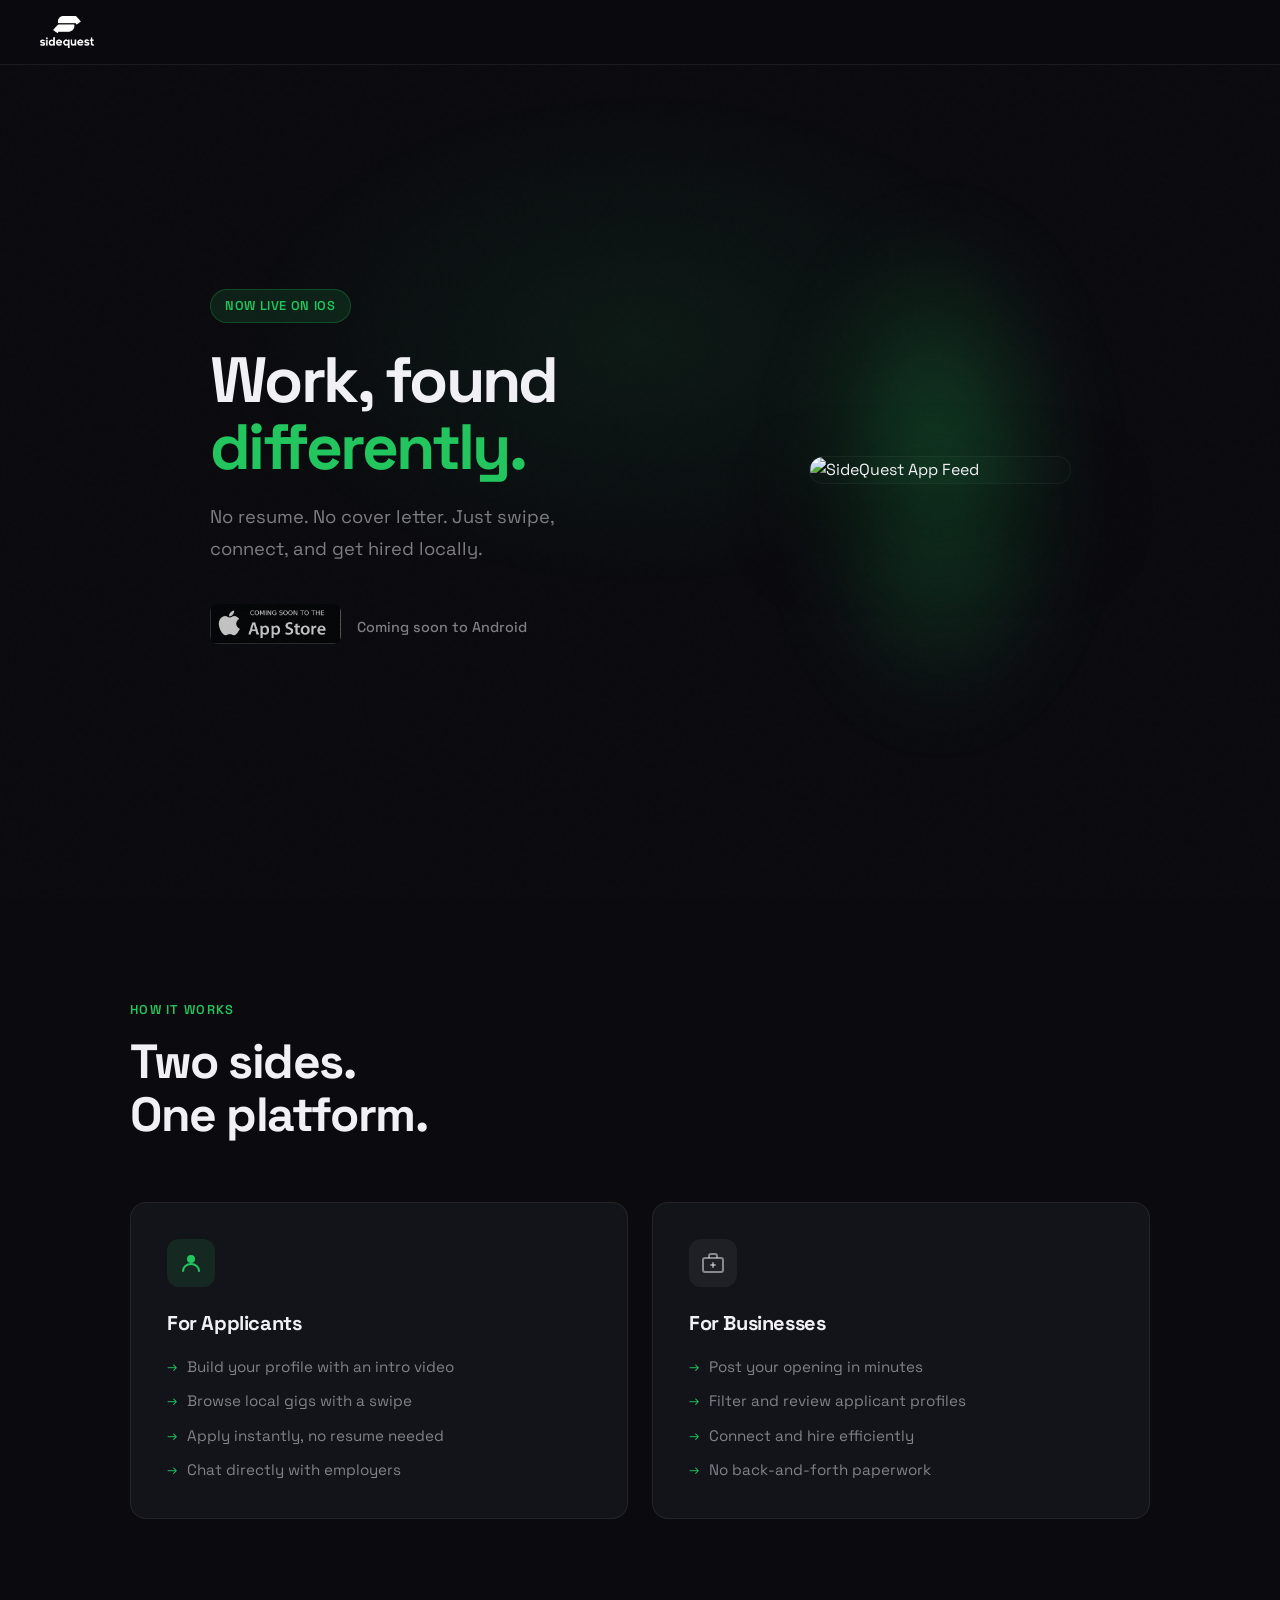
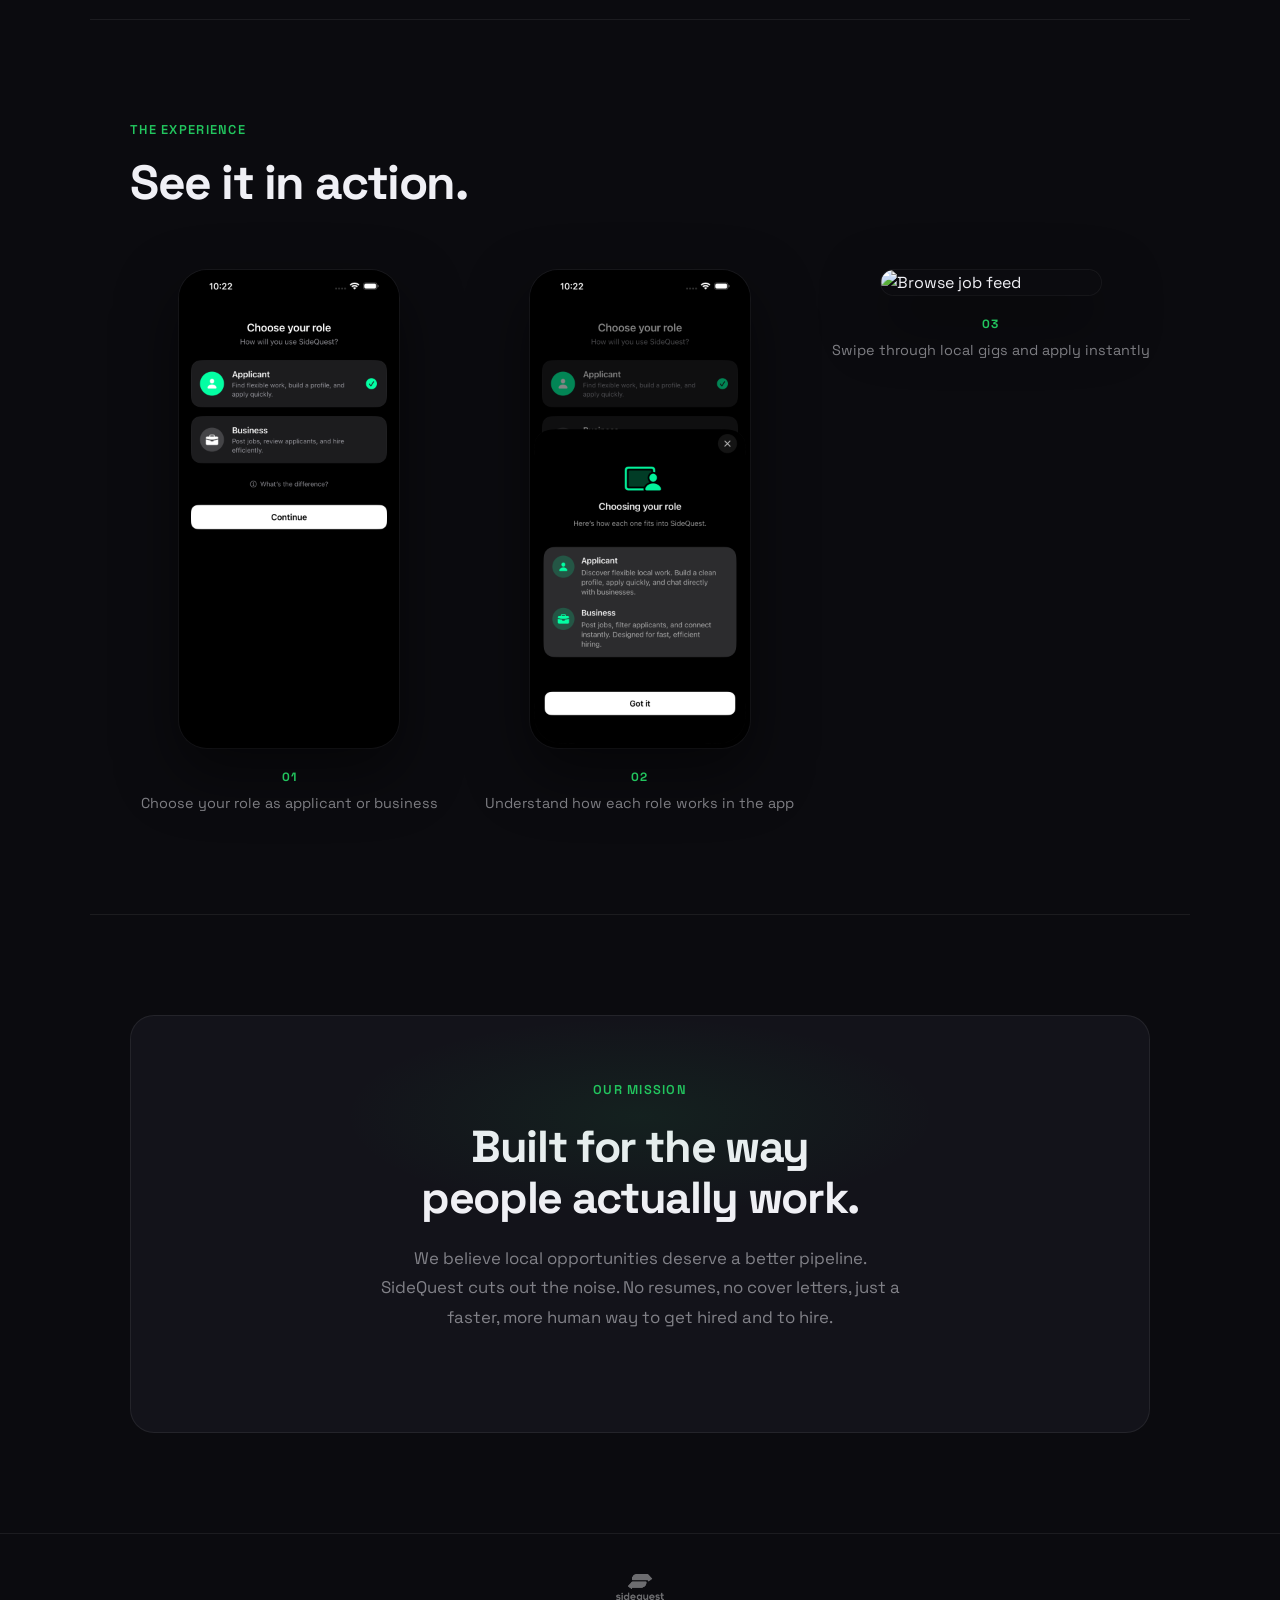
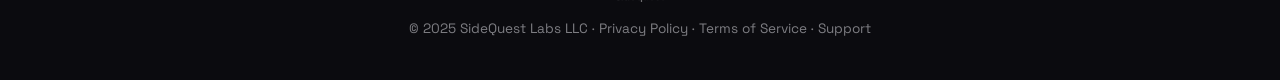
==== index.html @ b17b2181 "update hero and add ios links" ====
<!DOCTYPE html>
<html lang="en">
<head>
  <meta charset="UTF-8" />
  <meta name="viewport" content="width=device-width, initial-scale=1.0" />
  <title>SideQuest - Start Your Next Quest</title>
  <link rel="stylesheet" href="styles.css" />
  <link href="https://fonts.googleapis.com/css2?family=Space+Grotesk:wght@400;500;600;700&display=swap" rel="stylesheet">
</head>
<body>

  <!-- NAV -->
  <nav class="nav">
    <img src="assets/logo.png" alt="SideQuest" class="nav-logo">
  </nav>

  <!-- HERO -->
  <section class="hero">
    <div class="hero-content reveal">
      <div class="badge">Now live on iOS</div>
      <h1>Work, found<br><span class="accent">differently.</span></h1>
      <p class="hero-sub">No resume. No cover letter. Just swipe, connect, and get hired locally.</p>
      <div class="hero-actions">
        <div class="store-pills">
          <a href="https://apps.apple.com/us/app/sidequest-find-local-jobs/id6760982014" target="_blank">
            <img src="assets/apple.png" alt="Download on the App Store">
          </a>
          <span class="android-coming">Coming soon to Android</span>
        </div>
      </div>
    </div>
    <div class="hero-visual reveal">
      <div class="phone-glow"></div>
      <img src="screenshots/Applicant_feed_view.png" alt="SideQuest App Feed" class="hero-phone floating">
    </div>
  </section>

  <!-- HOW IT WORKS -->
  <section class="section-container">
    <div class="section-label reveal">How it works</div>
    <h2 class="section-title reveal">Two sides.<br>One platform.</h2>

    <div class="roles-grid">
      <div class="role-card reveal">
        <div class="role-icon applicant-icon">
          <svg width="24" height="24" viewBox="0 0 24 24" fill="none" xmlns="http://www.w3.org/2000/svg">
            <circle cx="12" cy="8" r="4" fill="currentColor"/>
            <path d="M4 20c0-4 3.6-7 8-7s8 3 8 7" stroke="currentColor" stroke-width="2" stroke-linecap="round"/>
          </svg>
        </div>
        <h3>For Applicants</h3>
        <ul>
          <li>Build your profile with an intro video</li>
          <li>Browse local gigs with a swipe</li>
          <li>Apply instantly, no resume needed</li>
          <li>Chat directly with employers</li>
        </ul>
      </div>
      <div class="role-card reveal">
        <div class="role-icon biz-icon">
          <svg width="24" height="24" viewBox="0 0 24 24" fill="none" xmlns="http://www.w3.org/2000/svg">
            <rect x="2" y="7" width="20" height="14" rx="2" stroke="currentColor" stroke-width="2"/>
            <path d="M8 7V5a2 2 0 012-2h4a2 2 0 012 2v2" stroke="currentColor" stroke-width="2"/>
            <line x1="12" y1="12" x2="12" y2="16" stroke="currentColor" stroke-width="2" stroke-linecap="round"/>
            <line x1="10" y1="14" x2="14" y2="14" stroke="currentColor" stroke-width="2" stroke-linecap="round"/>
          </svg>
        </div>
        <h3>For Businesses</h3>
        <ul>
          <li>Post your opening in minutes</li>
          <li>Filter and review applicant profiles</li>
          <li>Connect and hire efficiently</li>
          <li>No back-and-forth paperwork</li>
        </ul>
      </div>
    </div>
  </section>

  <!-- SCREENSHOTS -->
  <section class="section-container screenshots-section">
    <div class="section-label reveal">The experience</div>
    <h2 class="section-title reveal">See it in action.</h2>

    <div class="screenshots-showcase">
      <div class="screenshot-item reveal">
        <img src="assets/role-selection.png" alt="Choose your role" class="app-screenshot">
        <div class="screenshot-caption">
          <span class="caption-step">01</span>
          <p>Choose your role as applicant or business</p>
        </div>
      </div>
      <div class="screenshot-item reveal delay-1">
        <img src="assets/difference.png" alt="Role differences explained" class="app-screenshot">
        <div class="screenshot-caption">
          <span class="caption-step">02</span>
          <p>Understand how each role works in the app</p>
        </div>
      </div>
      <div class="screenshot-item reveal delay-2">
        <img src="screenshots/Applicant_feed_view.png" alt="Browse job feed" class="app-screenshot">
        <div class="screenshot-caption">
          <span class="caption-step">03</span>
          <p>Swipe through local gigs and apply instantly</p>
        </div>
      </div>
    </div>
  </section>

  <!-- MISSION -->
  <section class="section-container mission-section reveal">
    <div class="mission-card">
      <div class="section-label">Our mission</div>
      <h2>Built for the way<br>people actually work.</h2>
      <p>We believe local opportunities deserve a better pipeline. SideQuest cuts out the noise. No resumes, no cover letters, just a faster, more human way to get hired and to hire.</p>
    </div>
  </section>

  <!-- FOOTER -->
  <footer class="footer">
    <img src="assets/logo.png" alt="SideQuest" class="footer-logo">
    <p>&copy; 2025 SideQuest Labs LLC &middot; <a href="/privacy">Privacy Policy</a> &middot; <a href="/terms">Terms of Service</a> &middot; <a href="/support">Support</a></p>
  </footer>

  <script>
    document.documentElement.classList.add('js');
    const observer = new IntersectionObserver((entries) => {
      entries.forEach(entry => {
        if (entry.isIntersecting) entry.target.classList.add('visible');
      });
    }, { threshold: 0.1 });
    document.querySelectorAll('.reveal').forEach(el => observer.observe(el));
  </script>
</body>
</html>
---- styles.css ----
/* =========================================
   RESET & BASE
   ========================================= */
*, *::before, *::after {
  box-sizing: border-box;
  margin: 0;
  padding: 0;
}

:root {
  --green: #22c55e;
  --green-dim: rgba(34, 197, 94, 0.12);
  --green-glow: rgba(34, 197, 94, 0.3);
  --bg: #0b0b0f;
  --surface: #13131a;
  --surface-2: #1c1c26;
  --border: rgba(255,255,255,0.07);
  --text: #f0f0f5;
  --text-muted: rgba(240,240,245,0.5);
  --radius: 16px;
  --radius-sm: 10px;
}

html {
  scroll-behavior: smooth;
}

body {
  font-family: 'Space Grotesk', sans-serif;
  background-color: var(--bg);
  color: var(--text);
  line-height: 1.6;
  overflow-x: hidden;
}

/* =========================================
   NOISE OVERLAY (subtle texture)
   ========================================= */
body::before {
  content: '';
  position: fixed;
  inset: 0;
  background-image: url("data:image/svg+xml,%3Csvg viewBox='0 0 256 256' xmlns='http://www.w3.org/2000/svg'%3E%3Cfilter id='noise'%3E%3CfeTurbulence type='fractalNoise' baseFrequency='0.9' numOctaves='4' stitchTiles='stitch'/%3E%3C/filter%3E%3Crect width='100%25' height='100%25' filter='url(%23noise)' opacity='0.03'/%3E%3C/svg%3E");
  pointer-events: none;
  z-index: 0;
  opacity: 0.4;
}

/* =========================================
   NAV
   ========================================= */
.nav {
  position: fixed;
  top: 0;
  left: 0;
  right: 0;
  z-index: 100;
  display: flex;
  align-items: center;
  justify-content: space-between;
  padding: 16px 40px;
  background: rgba(11,11,15,0.7);
  backdrop-filter: blur(20px);
  -webkit-backdrop-filter: blur(20px);
  border-bottom: 1px solid var(--border);
}

.nav-logo {
  height: 32px;
  filter: invert(1);
}

.nav-cta {
  background: var(--green);
  color: #000;
  font-weight: 700;
  font-size: 0.875rem;
  padding: 10px 20px;
  border-radius: 100px;
  text-decoration: none;
  transition: opacity 0.2s ease, transform 0.2s ease;
  letter-spacing: -0.01em;
}

.nav-cta:hover {
  opacity: 0.85;
  transform: scale(1.03);
}

/* =========================================
   HERO
   ========================================= */
.hero {
  min-height: 100vh;
  display: flex;
  align-items: center;
  justify-content: center;
  gap: 80px;
  padding: 120px 40px 80px;
  position: relative;
  max-width: 1100px;
  margin: 0 auto;
}

/* ambient background glow */
.hero::before {
  content: '';
  position: absolute;
  top: 10%;
  left: 50%;
  transform: translateX(-50%);
  width: 800px;
  height: 500px;
  background: radial-gradient(ellipse, rgba(34,197,94,0.08) 0%, transparent 70%);
  pointer-events: none;
}

.hero-content {
  flex: 1 1 480px;
  max-width: 520px;
}

.badge {
  display: inline-block;
  background: var(--green-dim);
  color: var(--green);
  font-size: 0.8rem;
  font-weight: 600;
  padding: 6px 14px;
  border-radius: 100px;
  border: 1px solid rgba(34,197,94,0.25);
  margin-bottom: 24px;
  letter-spacing: 0.05em;
  text-transform: uppercase;
}

.hero h1 {
  font-size: clamp(3rem, 5vw, 4.5rem);
  font-weight: 700;
  line-height: 1.05;
  letter-spacing: -0.04em;
  margin-bottom: 20px;
}

.accent {
  color: var(--green);
}

.hero-sub {
  font-size: 1.15rem;
  color: var(--text-muted);
  margin-bottom: 40px;
  max-width: 400px;
  line-height: 1.7;
}

.hero-actions {
  display: flex;
  flex-direction: column;
  gap: 20px;
  align-items: flex-start;
}

.btn-primary {
  display: inline-block;
  background: var(--green);
  color: #000;
  font-weight: 700;
  font-size: 1rem;
  padding: 14px 28px;
  border-radius: 100px;
  text-decoration: none;
  transition: opacity 0.2s, transform 0.2s;
  letter-spacing: -0.01em;
}

.btn-primary:hover {
  opacity: 0.85;
  transform: scale(1.03);
}

.store-pills {
  display: flex;
  gap: 16px;
  align-items: center;
}

.android-coming {
  font-size: 0.9rem;
  color: var(--text-muted);
  font-weight: 500;
}

.store-pills img {
  height: 40px;
  border-radius: 8px;
  opacity: 0.75;
  transition: opacity 0.2s;
}

.store-pills img:hover {
  opacity: 1;
}

.hero-visual {
  flex: 0 0 auto;
  position: relative;
  display: flex;
  align-items: center;
  justify-content: center;
}

.phone-glow {
  position: absolute;
  width: 260px;
  height: 500px;
  background: radial-gradient(ellipse, var(--green-glow) 0%, transparent 70%);
  filter: blur(40px);
  pointer-events: none;
}

.hero-phone {
  width: 260px;
  border-radius: 36px;
  box-shadow: 0 40px 80px rgba(0,0,0,0.6), 0 0 0 1px rgba(255,255,255,0.06);
  position: relative;
  z-index: 1;
}

/* =========================================
   SECTION COMMON
   ========================================= */
.section-container {
  max-width: 1100px;
  margin: 0 auto;
  padding: 100px 40px;
}

.section-label {
  font-size: 0.8rem;
  font-weight: 600;
  color: var(--green);
  text-transform: uppercase;
  letter-spacing: 0.1em;
  margin-bottom: 16px;
}

.section-title {
  font-size: clamp(2rem, 4vw, 3rem);
  font-weight: 700;
  letter-spacing: -0.03em;
  line-height: 1.1;
  margin-bottom: 60px;
}

/* =========================================
   ROLES GRID
   ========================================= */
.roles-grid {
  display: grid;
  grid-template-columns: 1fr 1fr;
  gap: 24px;
}

.role-card {
  background: var(--surface);
  border: 1px solid var(--border);
  border-radius: var(--radius);
  padding: 36px;
  transition: border-color 0.3s ease, transform 0.3s ease;
}

.role-card:hover {
  border-color: rgba(34,197,94,0.3);
  transform: translateY(-4px);
}

.role-icon {
  width: 48px;
  height: 48px;
  border-radius: 12px;
  display: flex;
  align-items: center;
  justify-content: center;
  margin-bottom: 20px;
}

.applicant-icon {
  background: var(--green-dim);
  color: var(--green);
}

.biz-icon {
  background: rgba(255,255,255,0.05);
  color: var(--text-muted);
}

.role-card h3 {
  font-size: 1.25rem;
  font-weight: 700;
  letter-spacing: -0.02em;
  margin-bottom: 16px;
}

.role-card ul {
  list-style: none;
  padding: 0;
  display: flex;
  flex-direction: column;
  gap: 10px;
}

.role-card ul li {
  font-size: 0.95rem;
  color: var(--text-muted);
  padding-left: 20px;
  position: relative;
}

.role-card ul li::before {
  content: '→';
  position: absolute;
  left: 0;
  color: var(--green);
  font-size: 0.8rem;
  top: 2px;
}

/* =========================================
   SCREENSHOTS SHOWCASE
   ========================================= */
.screenshots-section {
  border-top: 1px solid var(--border);
}

.screenshots-showcase {
  display: grid;
  grid-template-columns: repeat(3, 1fr);
  gap: 32px;
  align-items: start;
}

.screenshot-item {
  display: flex;
  flex-direction: column;
  align-items: center;
  gap: 20px;
}

.app-screenshot {
  width: 100%;
  max-width: 220px;
  height: auto;
  border-radius: 28px;
  box-shadow: 0 24px 60px rgba(0,0,0,0.5), 0 0 0 1px rgba(255,255,255,0.06);
  transition: transform 0.4s ease, box-shadow 0.4s ease;
}

.app-screenshot:hover {
  transform: translateY(-8px) scale(1.02);
  box-shadow: 0 40px 80px rgba(0,0,0,0.6), 0 0 0 1px rgba(34,197,94,0.2);
}

.screenshot-caption {
  text-align: center;
}

.caption-step {
  display: block;
  font-size: 0.75rem;
  font-weight: 700;
  color: var(--green);
  letter-spacing: 0.1em;
  margin-bottom: 6px;
}

.screenshot-caption p {
  font-size: 0.9rem;
  color: var(--text-muted);
  line-height: 1.5;
}

/* =========================================
   MISSION
   ========================================= */
.mission-section {
  border-top: 1px solid var(--border);
}

.mission-card {
  background: var(--surface);
  border: 1px solid var(--border);
  border-radius: 24px;
  padding: 64px;
  text-align: center;
  position: relative;
  overflow: hidden;
}

.mission-card::before {
  content: '';
  position: absolute;
  top: 0;
  left: 50%;
  transform: translateX(-50%);
  width: 600px;
  height: 200px;
  background: radial-gradient(ellipse, rgba(34,197,94,0.08) 0%, transparent 70%);
  pointer-events: none;
}

.mission-card .section-label {
  margin-bottom: 20px;
}

.mission-card h2 {
  font-size: clamp(1.8rem, 3.5vw, 2.8rem);
  font-weight: 700;
  letter-spacing: -0.03em;
  line-height: 1.15;
  margin-bottom: 20px;
}

.mission-card p {
  font-size: 1.05rem;
  color: var(--text-muted);
  max-width: 520px;
  margin: 0 auto 36px;
  line-height: 1.75;
}

/* =========================================
   FOOTER
   ========================================= */
.footer {
  border-top: 1px solid var(--border);
  padding: 40px;
  text-align: center;
  display: flex;
  flex-direction: column;
  align-items: center;
  gap: 16px;
}

.footer-logo {
  height: 28px;
  filter: invert(1);
  opacity: 0.4;
}

.footer p {
  font-size: 0.85rem;
  color: var(--text-muted);
}

.footer p a {
  color: var(--text-muted);
  text-decoration: none;
  transition: color 0.2s ease;
}

.footer p a:hover {
  color: var(--green);
}

/* =========================================
   ANIMATIONS
   ========================================= */
@keyframes floating {
  0%, 100% { transform: translateY(0); }
  50% { transform: translateY(-12px); }
}

.floating {
  animation: floating 4s ease-in-out infinite;
}

@keyframes pulse-ring {
  0%, 100% {
    box-shadow: 0 0 0 0 rgba(34,197,94,0.3);
  }
  50% {
    box-shadow: 0 0 0 10px rgba(34,197,94,0);
  }
}

.pulse-btn {
  animation: pulse-ring 2.5s infinite;
}

/* Reveal on scroll — only hide when JS is available */
.js .reveal {
  opacity: 0;
  transform: translateY(32px);
  transition: opacity 0.7s ease, transform 0.7s ease;
}

.reveal.delay-1 {
  transition-delay: 0.15s;
}

.reveal.delay-2 {
  transition-delay: 0.3s;
}

.reveal.visible {
  opacity: 1;
  transform: translateY(0);
}

/* =========================================
   RESPONSIVE
   ========================================= */
@media (max-width: 900px) {
  .nav {
    padding: 14px 24px;
  }

  .hero {
    flex-direction: column-reverse;
    gap: 48px;
    padding: 100px 24px 60px;
    text-align: center;
    min-height: auto;
  }

  .hero-content {
    max-width: 100%;
  }

  .hero-actions {
    align-items: center;
  }

  .hero-sub {
    margin: 0 auto 40px;
  }

  .hero-phone {
    width: 200px;
  }

  .phone-glow {
    width: 200px;
    height: 380px;
  }

  .section-container {
    padding: 72px 24px;
  }

  .roles-grid {
    grid-template-columns: 1fr;
  }

  .screenshots-showcase {
    grid-template-columns: 1fr;
    gap: 48px;
  }

  .screenshot-item {
    flex-direction: row;
    text-align: left;
    gap: 24px;
  }

  .app-screenshot {
    max-width: 130px;
    flex-shrink: 0;
  }

  .screenshot-caption {
    text-align: left;
  }

  .mission-card {
    padding: 40px 24px;
  }
}

@media (max-width: 480px) {
  .hero h1 {
    font-size: 2.5rem;
  }

  .store-pills {
    justify-content: center;
  }

  .screenshot-item {
    flex-direction: column;
    align-items: center;
    text-align: center;
  }

  .app-screenshot {
    max-width: 180px;
  }

  .screenshot-caption {
    text-align: center;
  }
}
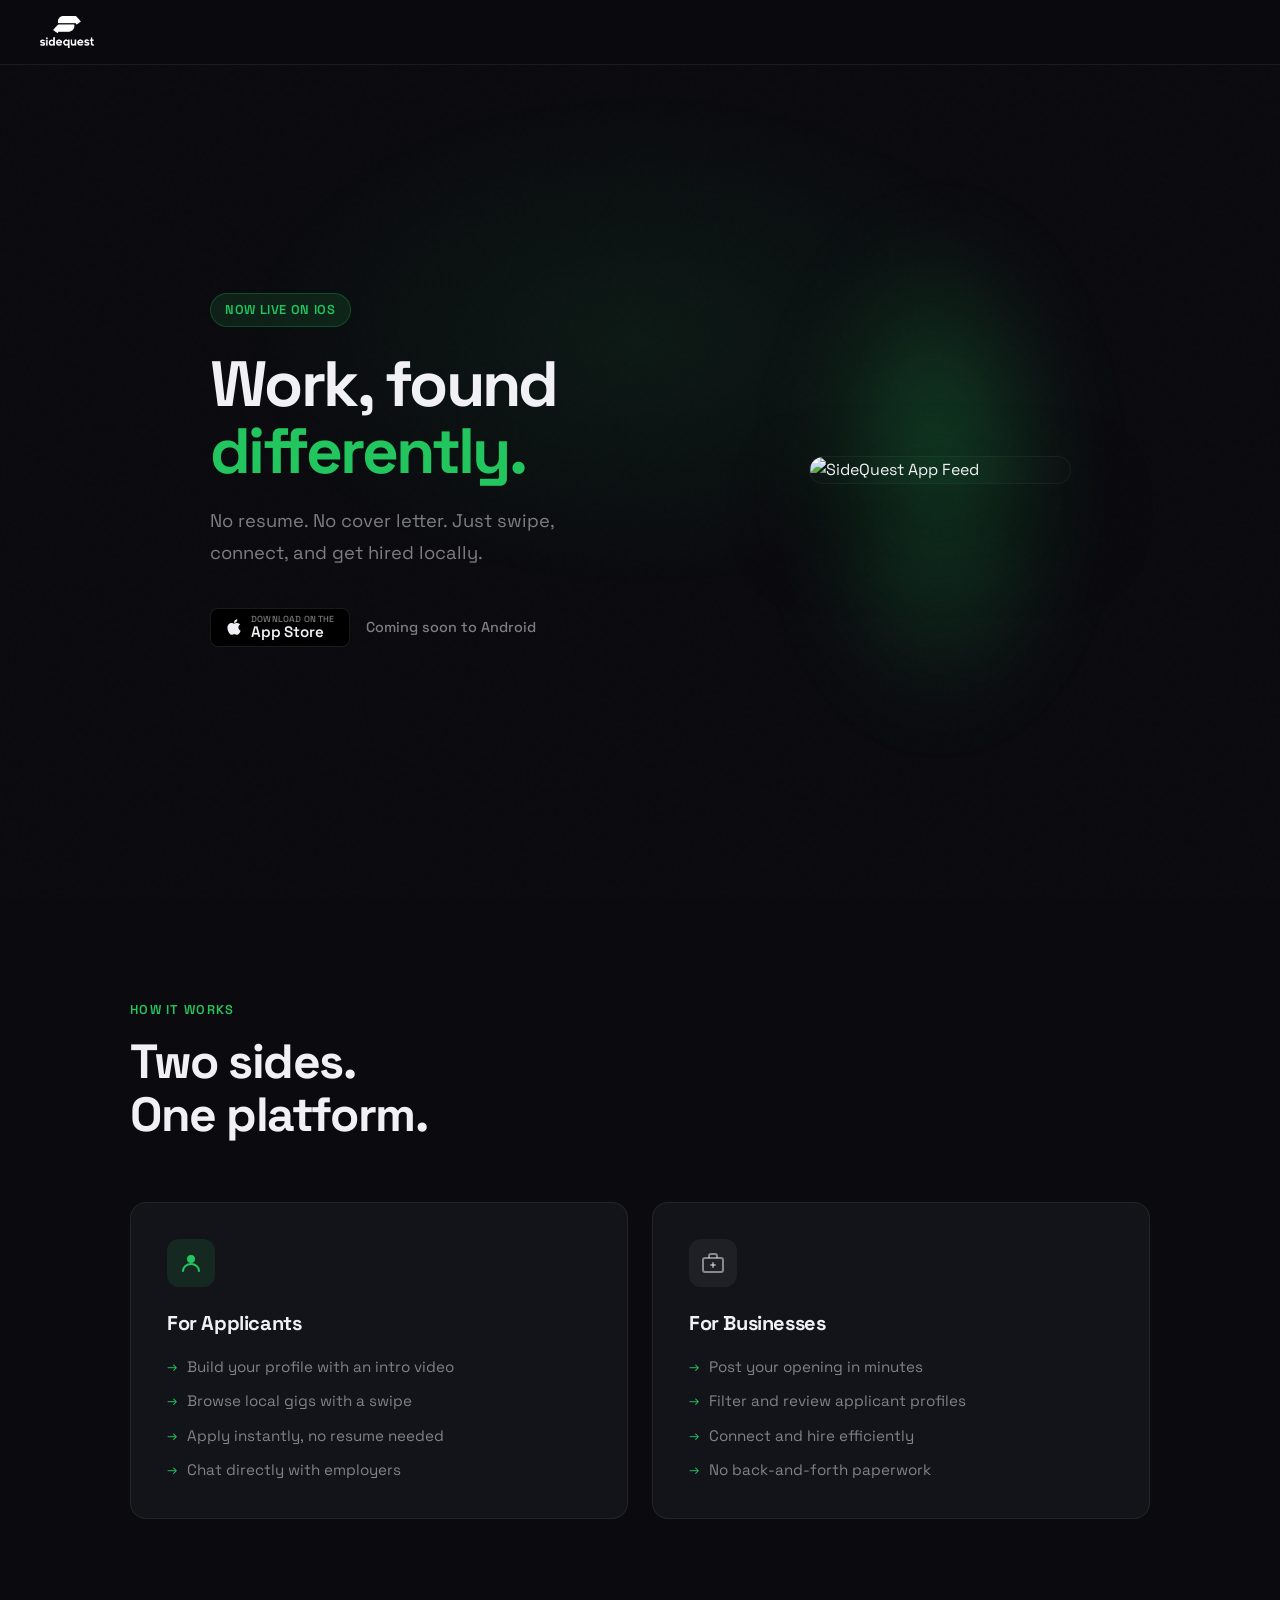
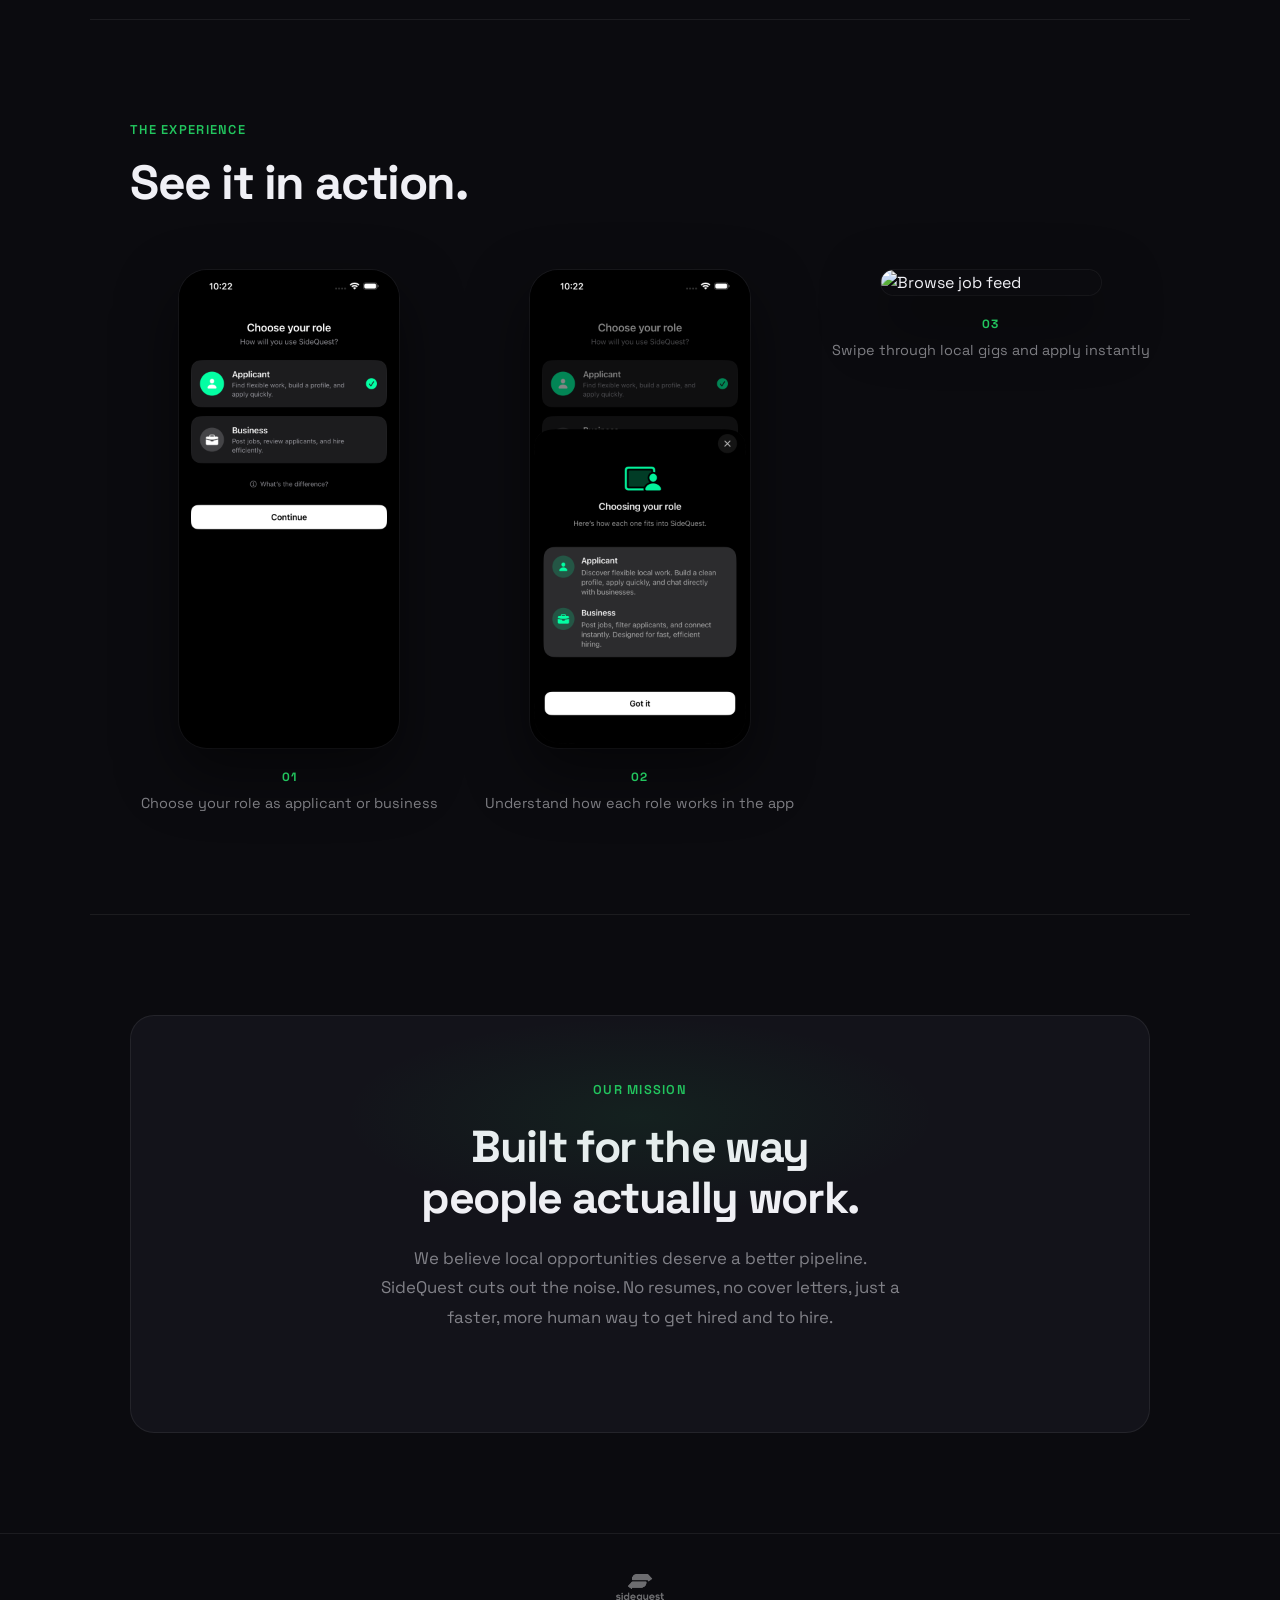
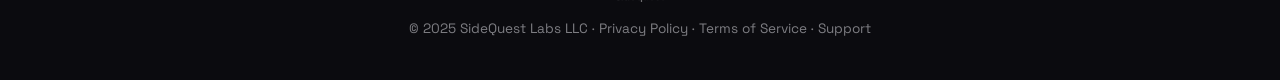
==== commit 3868acb7: "update ios CTA" ====
--- a/index.html
+++ b/index.html
@@ -22,8 +22,14 @@
       <p class="hero-sub">No resume. No cover letter. Just swipe, connect, and get hired locally.</p>
       <div class="hero-actions">
         <div class="store-pills">
-          <a href="https://apps.apple.com/us/app/sidequest-find-local-jobs/id6760982014" target="_blank">
-            <img src="assets/apple.png" alt="Download on the App Store">
+          <a href="https://apps.apple.com/us/app/sidequest-find-local-jobs/id6760982014" target="_blank" class="app-store-btn pulse-btn">
+            <svg class="apple-icon" viewBox="0 0 384 512" fill="currentColor" xmlns="http://www.w3.org/2000/svg">
+              <path d="M318.7 268.7c-.2-36.7 16.4-64.4 50-84.8-18.8-26.9-47.2-41.7-84.7-44.6-35.5-2.8-74.3 20.7-88.5 20.7-15 0-49.4-19.7-76.4-19.7C63.3 141.2 4 184.8 4 273.5q0 39.3 14.4 81.2c12.8 36.7 59 126.7 107.2 125.2 25.2-.6 43-17.9 75.8-17.9 31.8 0 48.3 17.9 76.4 17.9 48.6-.7 90.4-82.5 102.6-119.3-65.2-30.7-61.7-90-61.7-91.9zm-56.6-164.2c27.3-32.4 24.8-61.9 24-72.5-24.1 1.4-52 16.4-67.9 34.9-17.5 19.8-27.8 44.3-25.6 71.9 26.1 2 49.9-11.4 69.5-34.3z"/>
+            </svg>
+            <div class="app-store-text">
+              <span class="download-text">Download on the</span>
+              <span class="store-name">App Store</span>
+            </div>
           </a>
           <span class="android-coming">Coming soon to Android</span>
         </div>
--- a/styles.css
+++ b/styles.css
@@ -202,6 +202,59 @@
   opacity: 1;
 }
 
+/* =========================================
+   APP STORE BUTTON (NATIVE)
+   ========================================= */
+.app-store-btn {
+  display: flex;
+  align-items: center;
+  gap: 8px;
+  background: #000;
+  color: var(--text);
+  padding: 6px 14px;
+  border-radius: 8px;
+  border: 1px solid rgba(255,255,255,0.1);
+  text-decoration: none;
+  transition: all 0.2s ease;
+}
+
+.app-store-btn:hover {
+  transform: translateY(-2px);
+  border-color: var(--green);
+  box-shadow: 0 8px 20px rgba(34, 197, 94, 0.2) !important;
+  animation-play-state: paused;
+}
+
+.app-store-btn .apple-icon {
+  width: 18px;
+  height: 18px;
+  flex-shrink: 0;
+  margin-bottom: 2px;
+}
+
+.app-store-text {
+  display: flex;
+  flex-direction: column;
+  align-items: flex-start;
+  white-space: nowrap;
+}
+
+.download-text {
+  font-size: 0.55rem;
+  font-weight: 500;
+  text-transform: uppercase;
+  letter-spacing: 0.02em;
+  color: var(--text-muted);
+  line-height: 1;
+}
+
+.store-name {
+  font-size: 0.95rem;
+  font-weight: 600;
+  line-height: 1.1;
+  letter-spacing: -0.01em;
+}
+
 .hero-visual {
   flex: 0 0 auto;
   position: relative;
@@ -475,6 +528,11 @@
   animation: floating 4s ease-in-out infinite;
 }
 
+.floating-delayed {
+  animation: floating 4s ease-in-out infinite;
+  animation-delay: -2s;
+}
+
 @keyframes pulse-ring {
   0%, 100% {
     box-shadow: 0 0 0 0 rgba(34,197,94,0.3);
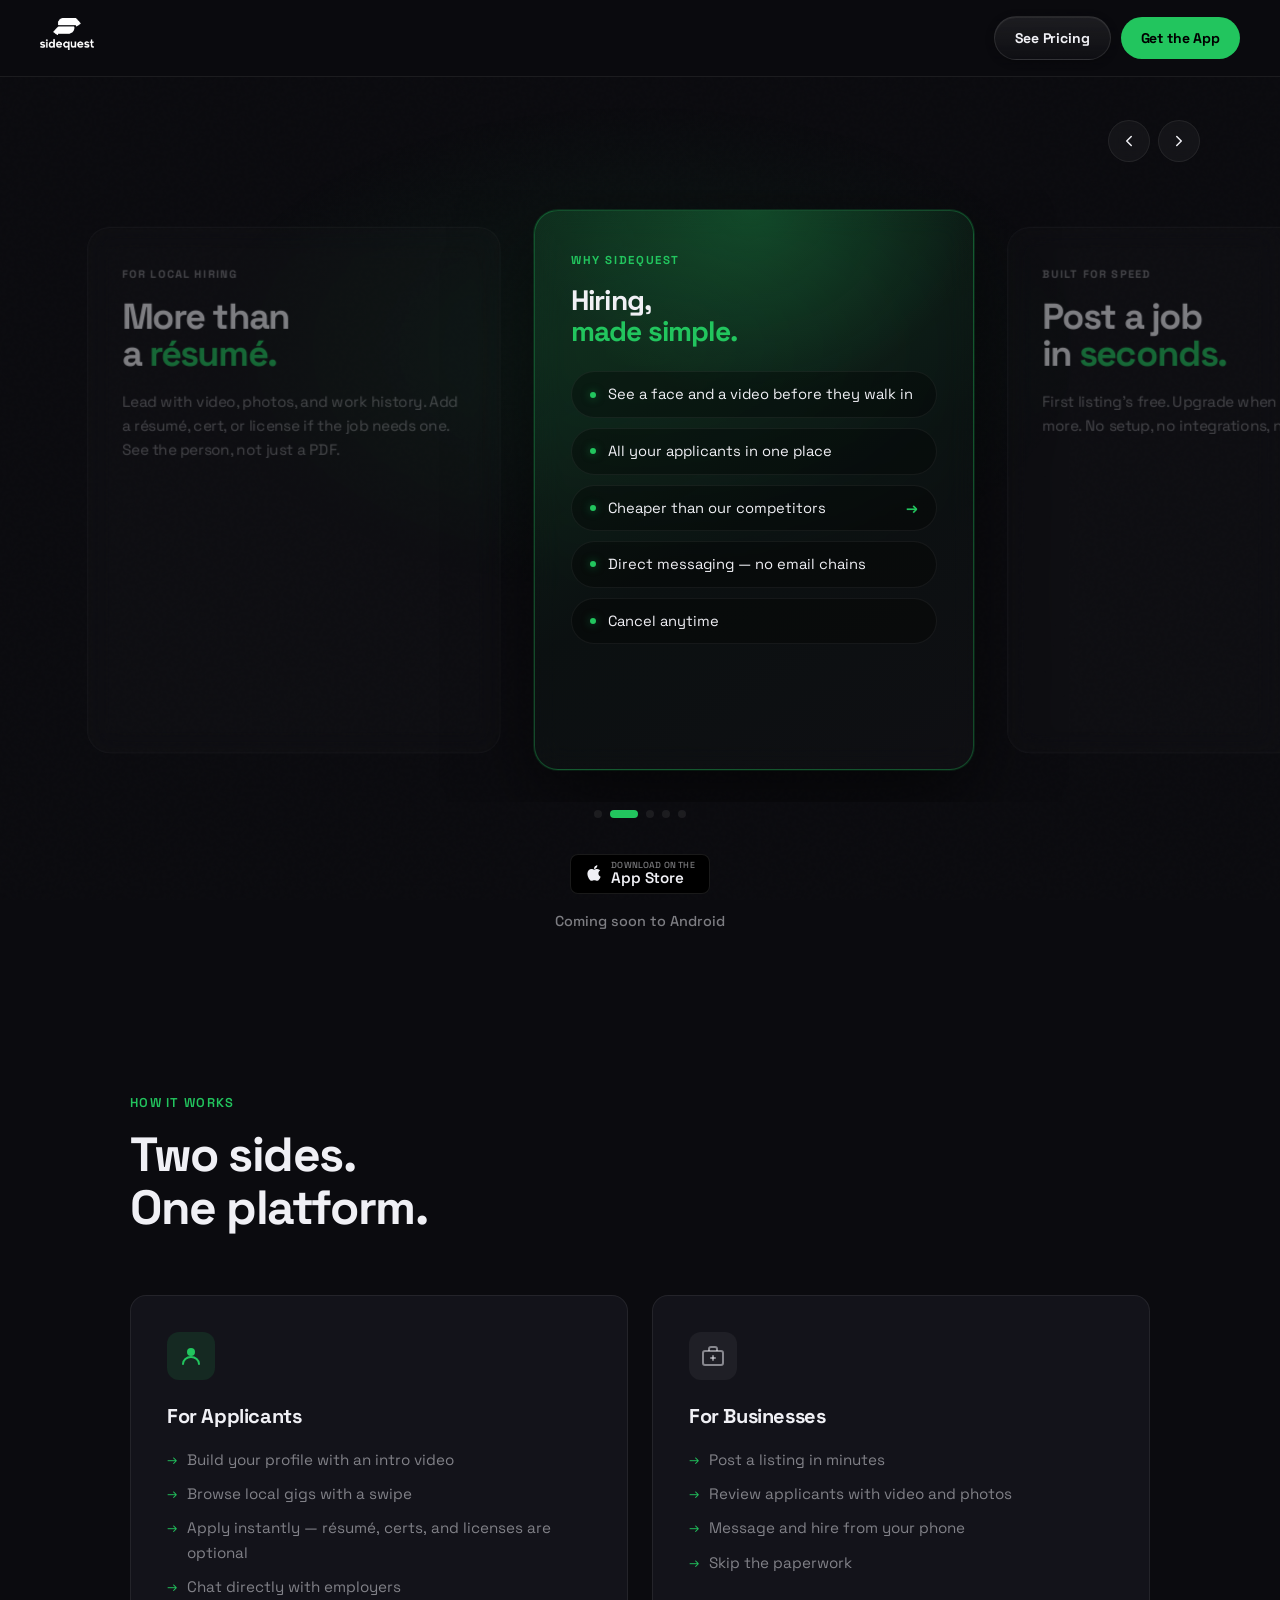
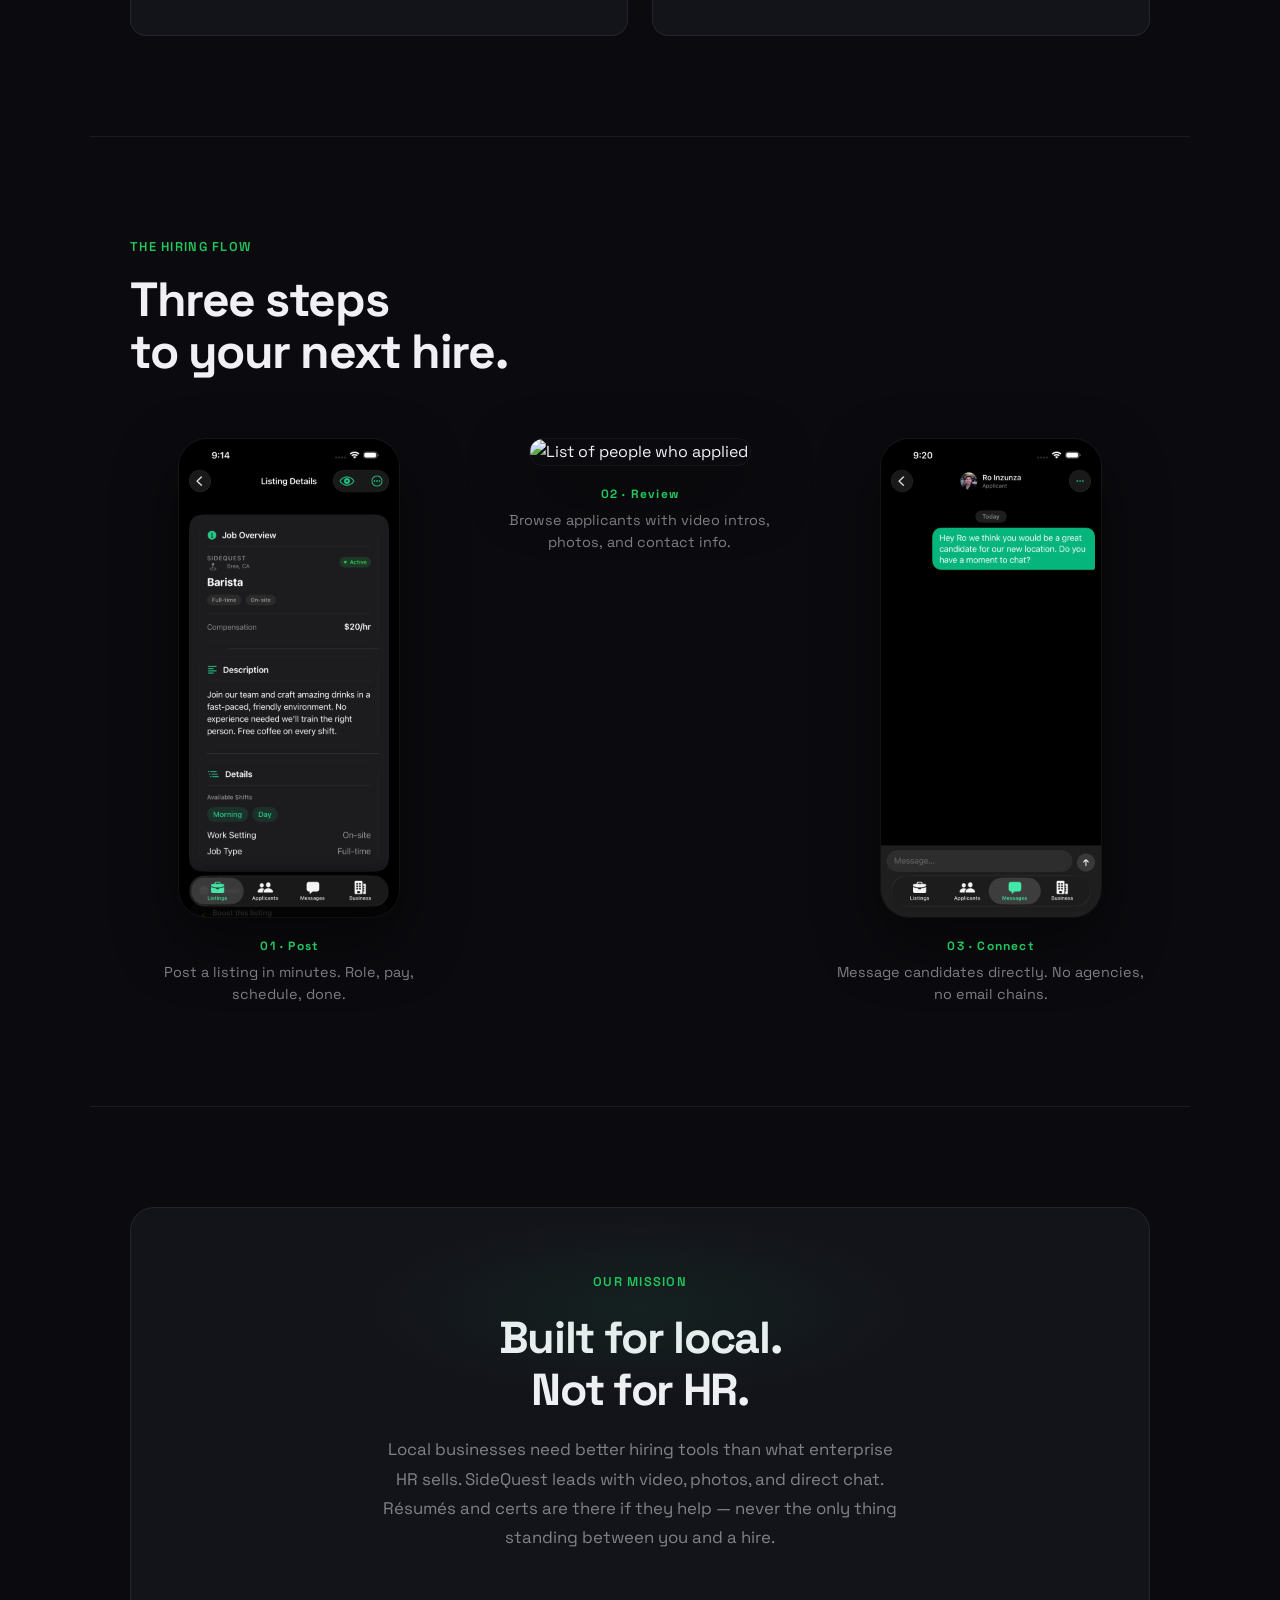
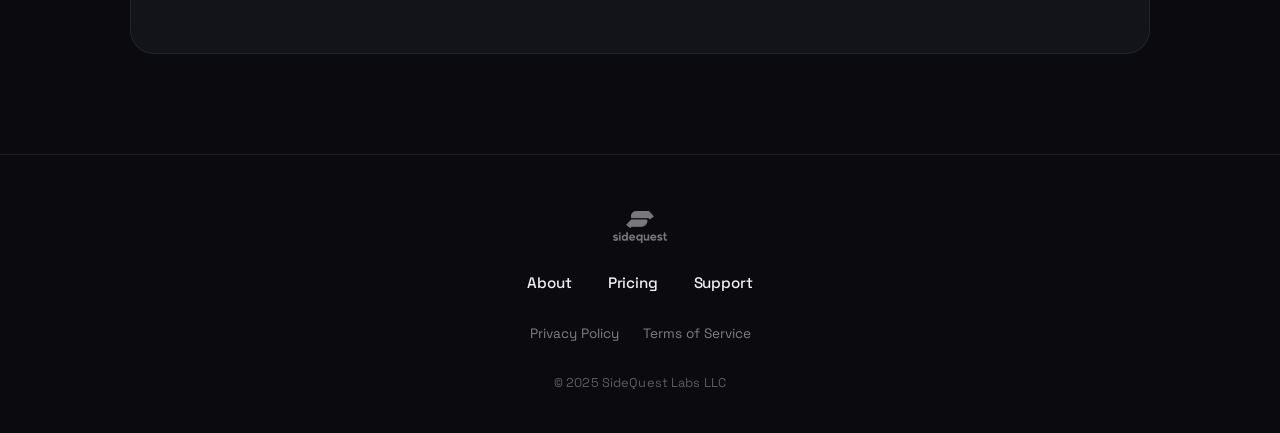
==== commit ab65844a: "add pricing and update landing page" ====
--- a/index.html
+++ b/index.html
@@ -6,38 +6,435 @@
   <title>SideQuest - Start Your Next Quest</title>
   <link rel="stylesheet" href="styles.css" />
   <link href="https://fonts.googleapis.com/css2?family=Space+Grotesk:wght@400;500;600;700&display=swap" rel="stylesheet">
+  <style>
+    /* ===== STORIES CAROUSEL HERO ===== */
+    .stories-hero {
+      padding: 120px 0 60px;
+      position: relative;
+      overflow: hidden;
+    }
+
+    .stories-hero::before {
+      content: '';
+      position: absolute;
+      top: 10%;
+      left: 50%;
+      transform: translateX(-50%);
+      width: 900px;
+      height: 500px;
+      background: radial-gradient(ellipse, rgba(34,197,94,0.08) 0%, transparent 70%);
+      pointer-events: none;
+      z-index: 0;
+    }
+
+    .stories-header {
+      max-width: 1200px;
+      margin: 0 auto 28px;
+      padding: 0 40px;
+      display: flex;
+      align-items: center;
+      justify-content: flex-end;
+      position: relative;
+      z-index: 2;
+    }
+
+    .stories-controls {
+      display: flex;
+      gap: 8px;
+    }
+
+    .stories-arrow {
+      width: 42px;
+      height: 42px;
+      border-radius: 50%;
+      background: rgba(255,255,255,0.04);
+      border: 1px solid var(--border);
+      display: flex;
+      align-items: center;
+      justify-content: center;
+      cursor: pointer;
+      color: var(--text);
+      transition: background 0.2s ease, border-color 0.2s ease, color 0.2s ease, transform 0.2s ease;
+      backdrop-filter: blur(8px);
+    }
+
+    .stories-arrow:hover:not(:disabled) {
+      background: var(--green-dim);
+      border-color: rgba(34,197,94,0.4);
+      color: var(--green);
+      transform: scale(1.05);
+    }
+
+    .stories-arrow:disabled {
+      opacity: 0.3;
+      cursor: not-allowed;
+    }
+
+    .stories-arrow svg {
+      width: 18px;
+      height: 18px;
+    }
+
+    /* Carousel container */
+    .stories-carousel {
+      display: flex;
+      gap: 20px;
+      overflow-x: auto;
+      scroll-snap-type: x mandatory;
+      scroll-behavior: smooth;
+      scrollbar-width: none;
+      -ms-overflow-style: none;
+      padding: 20px max(40px, calc(50% - 220px)) 32px;
+      position: relative;
+      z-index: 1;
+    }
+    .stories-carousel::-webkit-scrollbar { display: none; }
+
+    .story-card {
+      flex: 0 0 440px;
+      height: 560px;
+      border-radius: 24px;
+      padding: 40px 36px;
+      background: rgba(255,255,255,0.035);
+      border: 1px solid var(--border);
+      backdrop-filter: blur(14px);
+      -webkit-backdrop-filter: blur(14px);
+      scroll-snap-align: center;
+      display: flex;
+      flex-direction: column;
+      gap: 16px;
+      position: relative;
+      overflow: hidden;
+      opacity: 0.5;
+      transform: scale(0.94);
+      transition: opacity 0.55s ease, transform 0.55s ease, background 0.55s ease, border-color 0.55s ease, box-shadow 0.55s ease;
+    }
+
+    .story-card.is-active {
+      opacity: 1;
+      transform: scale(1);
+      background: linear-gradient(150deg, rgba(34,197,94,0.16) 0%, rgba(34,197,94,0.03) 55%, rgba(255,255,255,0.02) 100%);
+      border-color: rgba(34,197,94,0.32);
+      box-shadow:
+        0 30px 80px rgba(0,0,0,0.55),
+        0 0 0 1px rgba(34,197,94,0.18);
+    }
+
+    .story-card.is-active::after {
+      content: '';
+      position: absolute;
+      top: -40%;
+      left: -10%;
+      width: 120%;
+      height: 80%;
+      background: radial-gradient(ellipse, rgba(34,197,94,0.22) 0%, transparent 60%);
+      pointer-events: none;
+      z-index: 0;
+    }
+
+    .story-card > * { position: relative; z-index: 1; }
+
+    .story-card-label {
+      font-size: 0.72rem;
+      font-weight: 700;
+      color: var(--text-muted);
+      text-transform: uppercase;
+      letter-spacing: 0.14em;
+    }
+    .story-card.is-active .story-card-label { color: var(--green); }
+
+    .story-card-headline {
+      font-size: clamp(1.7rem, 2.2vw, 2.05rem);
+      font-weight: 700;
+      letter-spacing: -0.03em;
+      line-height: 1.1;
+      color: var(--text);
+    }
+    .story-card--display .story-card-headline {
+      font-size: clamp(2.1rem, 3vw, 2.7rem);
+      letter-spacing: -0.04em;
+      line-height: 1.02;
+    }
+    .story-card.is-active .story-card-headline .accent { color: var(--green); }
+
+    .story-card-sub {
+      font-size: 1rem;
+      color: var(--text-muted);
+      line-height: 1.6;
+      margin-top: 4px;
+    }
+
+    .story-card-pills {
+      display: flex;
+      flex-direction: column;
+      gap: 10px;
+      margin-top: 8px;
+    }
+
+    .story-card-pill {
+      display: flex;
+      align-items: center;
+      gap: 12px;
+      padding: 12px 18px;
+      background: rgba(0,0,0,0.32);
+      border: 1px solid rgba(255,255,255,0.06);
+      border-radius: 100px;
+      font-size: 0.92rem;
+      color: var(--text);
+      line-height: 1.4;
+    }
+
+    .story-card-pill::before {
+      content: '';
+      flex-shrink: 0;
+      width: 6px;
+      height: 6px;
+      border-radius: 50%;
+      background: var(--green);
+      box-shadow: 0 0 8px rgba(34,197,94,0.5);
+    }
+
+    .story-card-pill--link {
+      text-decoration: none;
+      cursor: pointer;
+      transition: background 0.2s ease, border-color 0.2s ease;
+    }
+    .story-card-pill--link::after {
+      content: '→';
+      margin-left: auto;
+      color: var(--green);
+      font-weight: 700;
+      transition: transform 0.2s ease;
+    }
+    .story-card-pill--link:hover {
+      background: rgba(34,197,94,0.12);
+      border-color: rgba(34,197,94,0.3);
+    }
+    .story-card-pill--link:hover::after {
+      transform: translateX(3px);
+    }
+
+    .story-card-stat {
+      display: flex;
+      flex-direction: column;
+      margin-top: 12px;
+      padding-top: 16px;
+      border-top: 1px solid rgba(255,255,255,0.08);
+    }
+    .stat-row {
+      display: flex;
+      justify-content: space-between;
+      align-items: baseline;
+      padding: 9px 0;
+      font-size: 0.92rem;
+      border-bottom: 1px solid rgba(255,255,255,0.05);
+    }
+    .stat-row:last-child {
+      border-bottom: none;
+    }
+    .stat-row .stat-platform {
+      color: var(--text-muted);
+      font-weight: 500;
+      letter-spacing: -0.01em;
+    }
+    .stat-row .stat-price {
+      color: var(--text);
+      font-weight: 700;
+      font-variant-numeric: tabular-nums;
+      letter-spacing: -0.01em;
+    }
+    .stat-row--us {
+      border-top: 1px solid rgba(34,197,94,0.25);
+      margin-top: 6px;
+      padding-top: 14px;
+      border-bottom: none;
+    }
+    .stat-row--us .stat-platform {
+      color: var(--green);
+      font-weight: 700;
+    }
+    .stat-row--us .stat-price {
+      color: var(--green);
+    }
+
+    /* Pagination dots */
+    .stories-dots {
+      display: flex;
+      gap: 8px;
+      justify-content: center;
+      margin-top: 8px;
+      position: relative;
+      z-index: 2;
+    }
+
+    .stories-dot {
+      width: 8px;
+      height: 8px;
+      padding: 0;
+      border: none;
+      border-radius: 50%;
+      background: var(--border);
+      cursor: pointer;
+      transition: background 0.25s ease, width 0.25s ease;
+    }
+    .stories-dot.is-active {
+      background: var(--green);
+      width: 28px;
+      border-radius: 100px;
+    }
+    .stories-dot:hover { background: var(--text-muted); }
+    .stories-dot.is-active:hover { background: var(--green); }
+
+    /* CTA strip below carousel */
+    .stories-cta {
+      max-width: 1100px;
+      margin: 36px auto 0;
+      padding: 0 40px;
+      display: flex;
+      flex-direction: column;
+      align-items: center;
+      gap: 16px;
+      position: relative;
+      z-index: 2;
+    }
+    .stories-cta .store-pills { gap: 16px; }
+    .stories-cta .price-hint,
+    .stories-cta .android-coming { text-align: center; }
+
+    /* Responsive */
+    @media (max-width: 760px) {
+      .stories-hero { padding: 100px 0 40px; }
+      .stories-header { padding: 0 20px; margin-bottom: 20px; }
+      .stories-arrow { display: none; }
+      .stories-carousel {
+        gap: 14px;
+        padding: 16px max(20px, calc(50% - 42vw)) 24px;
+      }
+      .story-card {
+        flex: 0 0 84vw;
+        height: 520px;
+        padding: 32px 28px;
+        border-radius: 20px;
+      }
+      .stories-cta { padding: 0 20px; }
+    }
+  </style>
 </head>
 <body>
 
   <!-- NAV -->
   <nav class="nav">
-    <img src="assets/logo.png" alt="SideQuest" class="nav-logo">
+    <a href="/"><img src="assets/logo.png" alt="SideQuest" class="nav-logo"></a>
+    <div class="nav-actions">
+      <a href="/pricing.html" class="nav-cta-secondary">See Pricing</a>
+      <a href="https://apps.apple.com/us/app/sidequest-find-local-jobs/id6760982014" target="_blank" class="nav-cta">Get the App</a>
+    </div>
   </nav>
 
-  <!-- HERO -->
-  <section class="hero">
-    <div class="hero-content reveal">
-      <div class="badge">Now live on iOS</div>
-      <h1>Work, found<br><span class="accent">differently.</span></h1>
-      <p class="hero-sub">No resume. No cover letter. Just swipe, connect, and get hired locally.</p>
-      <div class="hero-actions">
-        <div class="store-pills">
-          <a href="https://apps.apple.com/us/app/sidequest-find-local-jobs/id6760982014" target="_blank" class="app-store-btn pulse-btn">
-            <svg class="apple-icon" viewBox="0 0 384 512" fill="currentColor" xmlns="http://www.w3.org/2000/svg">
-              <path d="M318.7 268.7c-.2-36.7 16.4-64.4 50-84.8-18.8-26.9-47.2-41.7-84.7-44.6-35.5-2.8-74.3 20.7-88.5 20.7-15 0-49.4-19.7-76.4-19.7C63.3 141.2 4 184.8 4 273.5q0 39.3 14.4 81.2c12.8 36.7 59 126.7 107.2 125.2 25.2-.6 43-17.9 75.8-17.9 31.8 0 48.3 17.9 76.4 17.9 48.6-.7 90.4-82.5 102.6-119.3-65.2-30.7-61.7-90-61.7-91.9zm-56.6-164.2c27.3-32.4 24.8-61.9 24-72.5-24.1 1.4-52 16.4-67.9 34.9-17.5 19.8-27.8 44.3-25.6 71.9 26.1 2 49.9-11.4 69.5-34.3z"/>
-            </svg>
-            <div class="app-store-text">
-              <span class="download-text">Download on the</span>
-              <span class="store-name">App Store</span>
-            </div>
-          </a>
-          <span class="android-coming">Coming soon to Android</span>
-        </div>
+  <!-- STORIES CAROUSEL HERO -->
+  <section class="stories-hero">
+    <div class="stories-header">
+      <div class="stories-controls">
+        <button class="stories-arrow" id="storyPrev" aria-label="Previous story">
+          <svg viewBox="0 0 24 24" fill="none" stroke="currentColor" stroke-width="2" stroke-linecap="round" stroke-linejoin="round">
+            <polyline points="15 18 9 12 15 6"></polyline>
+          </svg>
+        </button>
+        <button class="stories-arrow" id="storyNext" aria-label="Next story">
+          <svg viewBox="0 0 24 24" fill="none" stroke="currentColor" stroke-width="2" stroke-linecap="round" stroke-linejoin="round">
+            <polyline points="9 18 15 12 9 6"></polyline>
+          </svg>
+        </button>
       </div>
     </div>
-    <div class="hero-visual reveal">
-      <div class="phone-glow"></div>
-      <img src="screenshots/Applicant_feed_view.png" alt="SideQuest App Feed" class="hero-phone floating">
+
+    <div class="stories-carousel" id="storiesCarousel">
+
+      <!-- Card 1: Big statement -->
+      <article class="story-card story-card--display" data-story="1">
+        <span class="story-card-label">For local hiring</span>
+        <h2 class="story-card-headline">More than<br>a <span class="accent">r&eacute;sum&eacute;.</span></h2>
+        <p class="story-card-sub">Lead with video, photos, and work history. Add a r&eacute;sum&eacute;, cert, or license if the job needs one. See the person, not just a PDF.</p>
+      </article>
+
+      <!-- Card 2: Center / featured -->
+      <article class="story-card" data-story="2">
+        <span class="story-card-label">Why SideQuest</span>
+        <h2 class="story-card-headline">Hiring,<br><span class="accent">made simple.</span></h2>
+        <div class="story-card-pills">
+          <span class="story-card-pill">See a face and a video before they walk in</span>
+          <span class="story-card-pill">All your applicants in one place</span>
+          <a href="/pricing.html#compare" class="story-card-pill story-card-pill--link">Cheaper than our competitors</a>
+          <span class="story-card-pill">Direct messaging &mdash; no email chains</span>
+          <span class="story-card-pill">Cancel anytime</span>
+        </div>
+      </article>
+
+      <!-- Card 3: Speed -->
+      <article class="story-card story-card--display" data-story="3">
+        <span class="story-card-label">Built for speed</span>
+        <h2 class="story-card-headline">Post a job<br>in <span class="accent">seconds.</span></h2>
+        <p class="story-card-sub">First listing's free. Upgrade when you need more. No setup, no integrations, no sales calls.</p>
+      </article>
+
+      <!-- Card 4: Price comparison -->
+      <article class="story-card" data-story="4">
+        <span class="story-card-label">The math</span>
+        <h2 class="story-card-headline"><span class="accent">5 listings</span><br>for $24.99/mo.</h2>
+        <p class="story-card-sub">Competitors charge $89 for one listing. We charge $24.99 for five. Messaging, status tracking, and full applicant profiles included.</p>
+        <div class="story-card-stat">
+          <div class="stat-row">
+            <span class="stat-platform">Snagajob</span>
+            <span class="stat-price">$89 / mo</span>
+          </div>
+          <div class="stat-row">
+            <span class="stat-platform">ZipRecruiter</span>
+            <span class="stat-price">$399+ / mo</span>
+          </div>
+          <div class="stat-row">
+            <span class="stat-platform">Indeed</span>
+            <span class="stat-price">$120+ / mo</span>
+          </div>
+          <div class="stat-row">
+            <span class="stat-platform">OfferUp Jobs</span>
+            <span class="stat-price">$25 / post</span>
+          </div>
+          <div class="stat-row stat-row--us">
+            <span class="stat-platform">SideQuest &middot; 5 listings</span>
+            <span class="stat-price">$24.99 / mo</span>
+          </div>
+        </div>
+      </article>
+
+      <!-- Card 5: For applicants -->
+      <article class="story-card story-card--display" data-story="5">
+        <span class="story-card-label">For applicants</span>
+        <h2 class="story-card-headline">Apply with your face,<br>not a <span class="accent">PDF.</span></h2>
+        <p class="story-card-sub">Add a video, photos, and work history. Throw in a r&eacute;sum&eacute; or cert if you've got one. Apply to local jobs in a tap &mdash; always free.</p>
+      </article>
+
+    </div>
+
+    <div class="stories-dots" id="storiesDots">
+      <button class="stories-dot" data-index="0" aria-label="Story 1"></button>
+      <button class="stories-dot" data-index="1" aria-label="Story 2"></button>
+      <button class="stories-dot" data-index="2" aria-label="Story 3"></button>
+      <button class="stories-dot" data-index="3" aria-label="Story 4"></button>
+      <button class="stories-dot" data-index="4" aria-label="Story 5"></button>
+    </div>
+
+    <!-- CTA below carousel -->
+    <div class="stories-cta">
+      <a href="https://apps.apple.com/us/app/sidequest-find-local-jobs/id6760982014" target="_blank" class="app-store-btn pulse-btn">
+        <svg class="apple-icon" viewBox="0 0 384 512" fill="currentColor" xmlns="http://www.w3.org/2000/svg">
+          <path d="M318.7 268.7c-.2-36.7 16.4-64.4 50-84.8-18.8-26.9-47.2-41.7-84.7-44.6-35.5-2.8-74.3 20.7-88.5 20.7-15 0-49.4-19.7-76.4-19.7C63.3 141.2 4 184.8 4 273.5q0 39.3 14.4 81.2c12.8 36.7 59 126.7 107.2 125.2 25.2-.6 43-17.9 75.8-17.9 31.8 0 48.3 17.9 76.4 17.9 48.6-.7 90.4-82.5 102.6-119.3-65.2-30.7-61.7-90-61.7-91.9zm-56.6-164.2c27.3-32.4 24.8-61.9 24-72.5-24.1 1.4-52 16.4-67.9 34.9-17.5 19.8-27.8 44.3-25.6 71.9 26.1 2 49.9-11.4 69.5-34.3z"/>
+        </svg>
+        <div class="app-store-text">
+          <span class="download-text">Download on the</span>
+          <span class="store-name">App Store</span>
+        </div>
+      </a>
+      <span class="android-coming">Coming soon to Android</span>
     </div>
   </section>
 
@@ -58,7 +455,7 @@
         <ul>
           <li>Build your profile with an intro video</li>
           <li>Browse local gigs with a swipe</li>
-          <li>Apply instantly, no resume needed</li>
+          <li>Apply instantly &mdash; r&eacute;sum&eacute;, certs, and licenses are optional</li>
           <li>Chat directly with employers</li>
         </ul>
       </div>
@@ -73,10 +470,10 @@
         </div>
         <h3>For Businesses</h3>
         <ul>
-          <li>Post your opening in minutes</li>
-          <li>Filter and review applicant profiles</li>
-          <li>Connect and hire efficiently</li>
-          <li>No back-and-forth paperwork</li>
+          <li>Post a listing in minutes</li>
+          <li>Review applicants with video and photos</li>
+          <li>Message and hire from your phone</li>
+          <li>Skip the paperwork</li>
         </ul>
       </div>
     </div>
@@ -84,29 +481,29 @@
 
   <!-- SCREENSHOTS -->
   <section class="section-container screenshots-section">
-    <div class="section-label reveal">The experience</div>
-    <h2 class="section-title reveal">See it in action.</h2>
+    <div class="section-label reveal">The hiring flow</div>
+    <h2 class="section-title reveal">Three steps<br>to your next hire.</h2>
 
     <div class="screenshots-showcase">
       <div class="screenshot-item reveal">
-        <img src="assets/role-selection.png" alt="Choose your role" class="app-screenshot">
+        <img src="screenshots/Listing_details.png" alt="Create a job listing" class="app-screenshot">
         <div class="screenshot-caption">
-          <span class="caption-step">01</span>
-          <p>Choose your role as applicant or business</p>
+          <span class="caption-step">01 &middot; Post</span>
+          <p>Post a listing in minutes. Role, pay, schedule, done.</p>
         </div>
       </div>
       <div class="screenshot-item reveal delay-1">
-        <img src="assets/difference.png" alt="Role differences explained" class="app-screenshot">
+        <img src="screenshots/applicants.png" alt="List of people who applied" class="app-screenshot">
         <div class="screenshot-caption">
-          <span class="caption-step">02</span>
-          <p>Understand how each role works in the app</p>
+          <span class="caption-step">02 &middot; Review</span>
+          <p>Browse applicants with video intros, photos, and contact info.</p>
         </div>
       </div>
       <div class="screenshot-item reveal delay-2">
-        <img src="screenshots/Applicant_feed_view.png" alt="Browse job feed" class="app-screenshot">
+        <img src="screenshots/messages.png" alt="Message applicants directly" class="app-screenshot">
         <div class="screenshot-caption">
-          <span class="caption-step">03</span>
-          <p>Swipe through local gigs and apply instantly</p>
+          <span class="caption-step">03 &middot; Connect</span>
+          <p>Message candidates directly. No agencies, no email chains.</p>
         </div>
       </div>
     </div>
@@ -116,25 +513,103 @@
   <section class="section-container mission-section reveal">
     <div class="mission-card">
       <div class="section-label">Our mission</div>
-      <h2>Built for the way<br>people actually work.</h2>
-      <p>We believe local opportunities deserve a better pipeline. SideQuest cuts out the noise. No resumes, no cover letters, just a faster, more human way to get hired and to hire.</p>
+      <h2>Built for local.<br>Not for HR.</h2>
+      <p>Local businesses need better hiring tools than what enterprise HR sells. SideQuest leads with video, photos, and direct chat. R&eacute;sum&eacute;s and certs are there if they help &mdash; never the only thing standing between you and a hire.</p>
     </div>
   </section>
 
   <!-- FOOTER -->
   <footer class="footer">
     <img src="assets/logo.png" alt="SideQuest" class="footer-logo">
-    <p>&copy; 2025 SideQuest Labs LLC &middot; <a href="/privacy">Privacy Policy</a> &middot; <a href="/terms">Terms of Service</a> &middot; <a href="/support">Support</a></p>
+    <div class="footer-nav">
+      <a href="/about.html">About</a>
+      <a href="/pricing.html">Pricing</a>
+      <a href="/support.html">Support</a>
+    </div>
+    <div class="footer-legal">
+      <a href="/privacy.html">Privacy Policy</a>
+      <a href="/terms.html">Terms of Service</a>
+    </div>
+    <p class="footer-copyright">&copy; 2025 SideQuest Labs LLC</p>
   </footer>
 
   <script>
     document.documentElement.classList.add('js');
-    const observer = new IntersectionObserver((entries) => {
+
+    // Reveal on scroll
+    const revealObserver = new IntersectionObserver((entries) => {
       entries.forEach(entry => {
         if (entry.isIntersecting) entry.target.classList.add('visible');
       });
     }, { threshold: 0.1 });
-    document.querySelectorAll('.reveal').forEach(el => observer.observe(el));
+    document.querySelectorAll('.reveal').forEach(el => revealObserver.observe(el));
+
+    // Stories carousel
+    (function initStoriesCarousel() {
+      const carousel = document.getElementById('storiesCarousel');
+      if (!carousel) return;
+
+      const cards = Array.from(carousel.querySelectorAll('.story-card'));
+      const dots = Array.from(document.querySelectorAll('.stories-dot'));
+      const prevBtn = document.getElementById('storyPrev');
+      const nextBtn = document.getElementById('storyNext');
+      let activeIndex = 1; // Card 2 starts centered
+
+      function setActive(idx) {
+        activeIndex = idx;
+        cards.forEach((c, i) => c.classList.toggle('is-active', i === idx));
+        dots.forEach((d, i) => d.classList.toggle('is-active', i === idx));
+        prevBtn.disabled = idx === 0;
+        nextBtn.disabled = idx === cards.length - 1;
+      }
+
+      function scrollToCard(idx, behavior = 'smooth') {
+        const card = cards[idx];
+        const carouselRect = carousel.getBoundingClientRect();
+        const cardRect = card.getBoundingClientRect();
+        const offset = (cardRect.left - carouselRect.left) - (carouselRect.width - cardRect.width) / 2;
+        carousel.scrollBy({ left: offset, behavior });
+        setActive(idx);
+      }
+
+      // Detect centered card on scroll
+      let scrollTick = null;
+      carousel.addEventListener('scroll', () => {
+        if (scrollTick) cancelAnimationFrame(scrollTick);
+        scrollTick = requestAnimationFrame(() => {
+          const carouselRect = carousel.getBoundingClientRect();
+          const carouselCenter = carouselRect.left + carouselRect.width / 2;
+          let closestIdx = 0;
+          let closestDist = Infinity;
+          cards.forEach((card, i) => {
+            const rect = card.getBoundingClientRect();
+            const cardCenter = rect.left + rect.width / 2;
+            const dist = Math.abs(cardCenter - carouselCenter);
+            if (dist < closestDist) { closestDist = dist; closestIdx = i; }
+          });
+          if (closestIdx !== activeIndex) setActive(closestIdx);
+        });
+      }, { passive: true });
+
+      prevBtn.addEventListener('click', () => {
+        if (activeIndex > 0) scrollToCard(activeIndex - 1);
+      });
+      nextBtn.addEventListener('click', () => {
+        if (activeIndex < cards.length - 1) scrollToCard(activeIndex + 1);
+      });
+      dots.forEach((dot, i) => dot.addEventListener('click', () => scrollToCard(i)));
+
+      // Keyboard nav
+      document.addEventListener('keydown', (e) => {
+        if (e.key === 'ArrowLeft' && activeIndex > 0) scrollToCard(activeIndex - 1);
+        if (e.key === 'ArrowRight' && activeIndex < cards.length - 1) scrollToCard(activeIndex + 1);
+      });
+
+      // Initialize centered on card 2
+      window.requestAnimationFrame(() => {
+        scrollToCard(1, 'auto');
+      });
+    })();
   </script>
 </body>
 </html>
--- a/styles.css
+++ b/styles.css
@@ -70,7 +70,14 @@
   filter: invert(1);
 }
 
-.nav-cta {
+.nav-actions {
+  display: flex;
+  align-items: center;
+  gap: 10px;
+}
+
+.nav-cta,
+.nav-cta:visited {
   background: var(--green);
   color: #000;
   font-weight: 700;
@@ -85,6 +92,36 @@
 .nav-cta:hover {
   opacity: 0.85;
   transform: scale(1.03);
+}
+
+.nav-cta-secondary,
+.nav-cta-secondary:visited {
+  background: linear-gradient(180deg, rgba(255,255,255,0.08) 0%, rgba(255,255,255,0.025) 100%);
+  color: var(--text);
+  font-weight: 700;
+  font-size: 0.875rem;
+  padding: 10px 20px;
+  border-radius: 100px;
+  border: 1px solid rgba(255,255,255,0.1);
+  text-decoration: none;
+  letter-spacing: -0.01em;
+  box-shadow:
+    inset 0 1px 0 rgba(255,255,255,0.06),
+    0 2px 8px rgba(0,0,0,0.25);
+  transition: background 0.2s ease, border-color 0.2s ease, transform 0.2s ease, box-shadow 0.2s ease;
+}
+
+.nav-cta-secondary:hover {
+  background: linear-gradient(180deg, rgba(255,255,255,0.12) 0%, rgba(255,255,255,0.05) 100%);
+  border-color: rgba(255,255,255,0.2);
+  transform: scale(1.03);
+  box-shadow:
+    inset 0 1px 0 rgba(255,255,255,0.08),
+    0 4px 14px rgba(0,0,0,0.35);
+}
+
+@media (max-width: 540px) {
+  .nav-cta-secondary { display: none; }
 }
 
 /* =========================================
@@ -191,6 +228,42 @@
   font-weight: 500;
 }
 
+.pricing-link,
+.pricing-link:visited {
+  color: var(--green);
+  font-size: 0.9rem;
+  font-weight: 600;
+  text-decoration: none;
+  letter-spacing: -0.01em;
+  transition: opacity 0.2s ease;
+}
+
+.pricing-link:hover {
+  opacity: 0.8;
+}
+
+.price-hint {
+  display: inline-flex;
+  align-items: center;
+  gap: 8px;
+  font-size: 0.85rem;
+  color: var(--text-muted);
+  flex-wrap: wrap;
+}
+
+.price-hint strong {
+  color: var(--text);
+  font-weight: 600;
+}
+
+.price-hint .dot {
+  width: 4px;
+  height: 4px;
+  border-radius: 50%;
+  background: var(--text-muted);
+  display: inline-block;
+}
+
 .store-pills img {
   height: 40px;
   border-radius: 8px;
@@ -487,33 +560,75 @@
    ========================================= */
 .footer {
   border-top: 1px solid var(--border);
-  padding: 40px;
+  padding: 56px 40px 40px;
   text-align: center;
   display: flex;
   flex-direction: column;
   align-items: center;
-  gap: 16px;
+  gap: 28px;
 }
 
 .footer-logo {
-  height: 28px;
+  height: 32px;
   filter: invert(1);
-  opacity: 0.4;
-}
-
-.footer p {
-  font-size: 0.85rem;
-  color: var(--text-muted);
-}
-
-.footer p a {
-  color: var(--text-muted);
+  opacity: 0.45;
+}
+
+.footer-nav {
+  display: flex;
+  flex-wrap: wrap;
+  justify-content: center;
+  gap: 36px;
+}
+
+.footer-nav a,
+.footer-nav a:visited {
+  color: var(--text);
+  font-size: 0.95rem;
+  font-weight: 500;
+  letter-spacing: -0.01em;
   text-decoration: none;
   transition: color 0.2s ease;
 }
 
-.footer p a:hover {
-  color: var(--green);
+.footer-nav a:hover {
+  color: var(--green);
+}
+
+.footer-legal {
+  display: flex;
+  flex-wrap: wrap;
+  justify-content: center;
+  gap: 24px;
+}
+
+.footer-legal a,
+.footer-legal a:visited {
+  color: var(--text-muted);
+  font-size: 0.85rem;
+  text-decoration: none;
+  transition: color 0.2s ease;
+}
+
+.footer-legal a:hover {
+  color: var(--green);
+}
+
+.footer-copyright {
+  font-size: 0.8rem;
+  color: var(--text-muted);
+  opacity: 0.7;
+  margin: 0;
+  letter-spacing: 0.01em;
+}
+
+@media (max-width: 600px) {
+  .footer {
+    padding: 40px 24px 32px;
+    gap: 24px;
+  }
+  .footer-nav { gap: 24px; }
+  .footer-legal { gap: 16px; }
 }
 
 /* =========================================
@@ -616,6 +731,7 @@
     gap: 48px;
   }
 
+
   .screenshot-item {
     flex-direction: row;
     text-align: left;
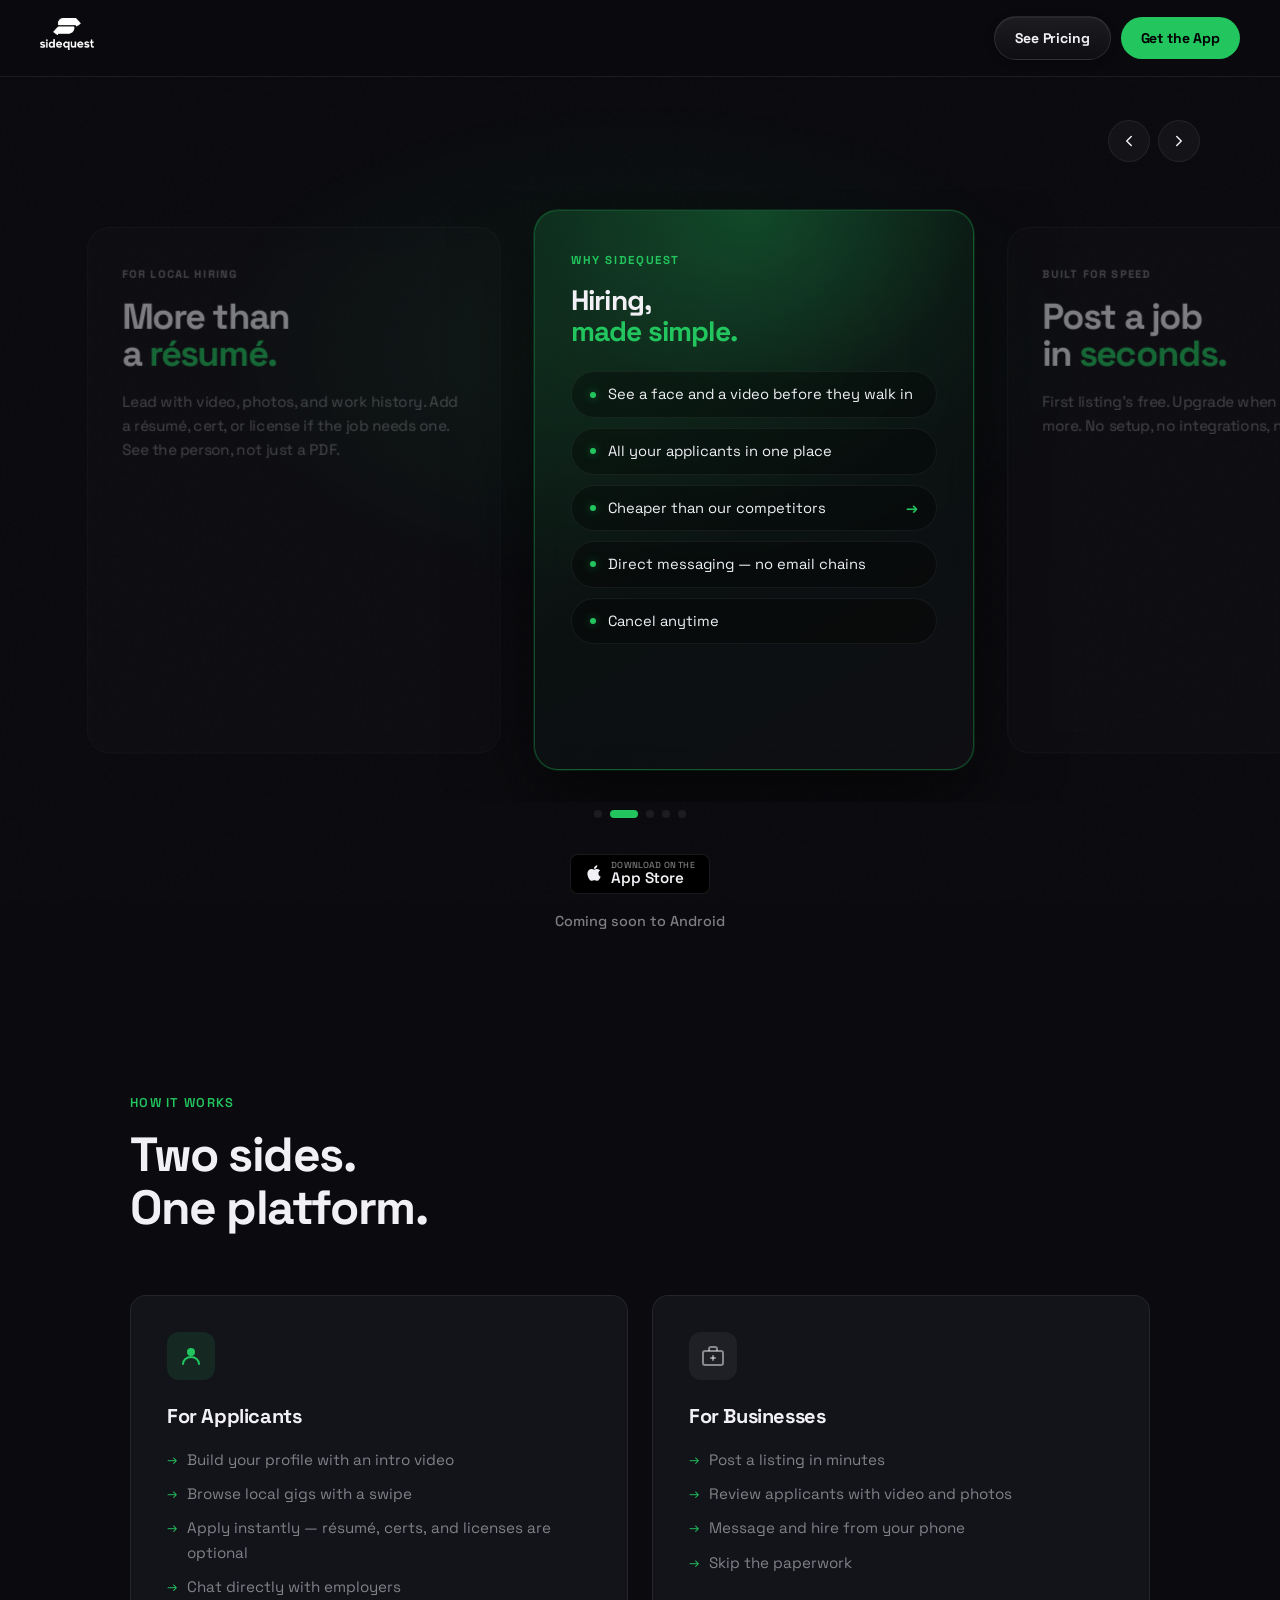
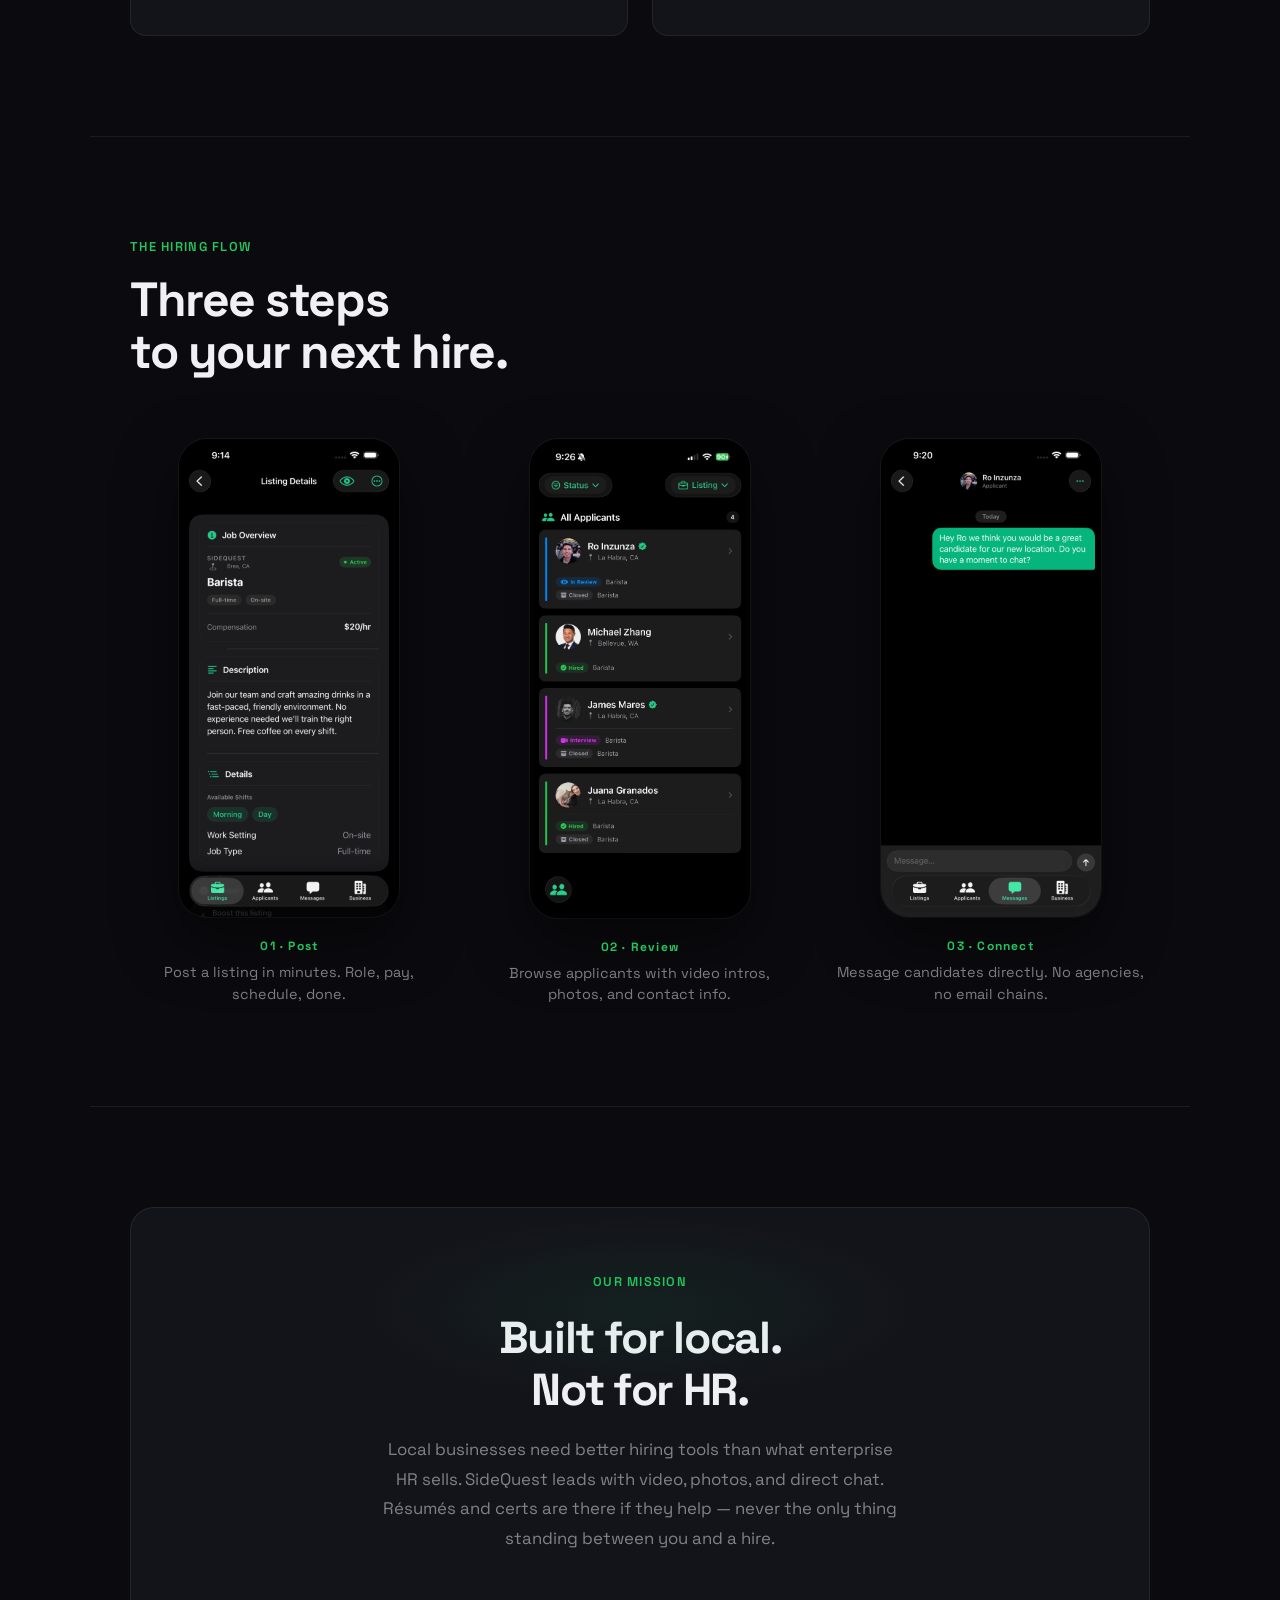
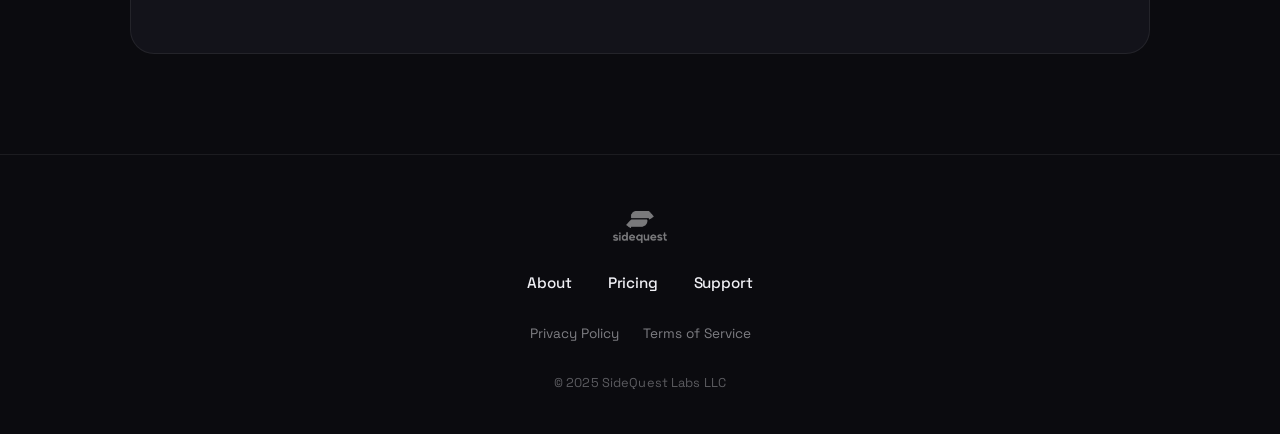
==== commit cf4112ec: "mobile fix" ====
--- a/index.html
+++ b/index.html
@@ -326,7 +326,7 @@
   <nav class="nav">
     <a href="/"><img src="assets/logo.png" alt="SideQuest" class="nav-logo"></a>
     <div class="nav-actions">
-      <a href="/pricing.html" class="nav-cta-secondary">See Pricing</a>
+      <a href="/pricing.html" class="nav-cta-secondary"><span class="nav-cta-full">See Pricing</span><span class="nav-cta-short">Pricing</span></a>
       <a href="https://apps.apple.com/us/app/sidequest-find-local-jobs/id6760982014" target="_blank" class="nav-cta">Get the App</a>
     </div>
   </nav>
--- a/styles.css
+++ b/styles.css
@@ -120,8 +120,17 @@
     0 4px 14px rgba(0,0,0,0.35);
 }
 
+.nav-cta-secondary .nav-cta-short { display: none; }
+
 @media (max-width: 540px) {
-  .nav-cta-secondary { display: none; }
+  .nav-actions { gap: 6px; }
+  .nav-cta,
+  .nav-cta-secondary {
+    padding: 8px 14px;
+    font-size: 0.8rem;
+  }
+  .nav-cta-secondary .nav-cta-full { display: none; }
+  .nav-cta-secondary .nav-cta-short { display: inline; }
 }
 
 /* =========================================
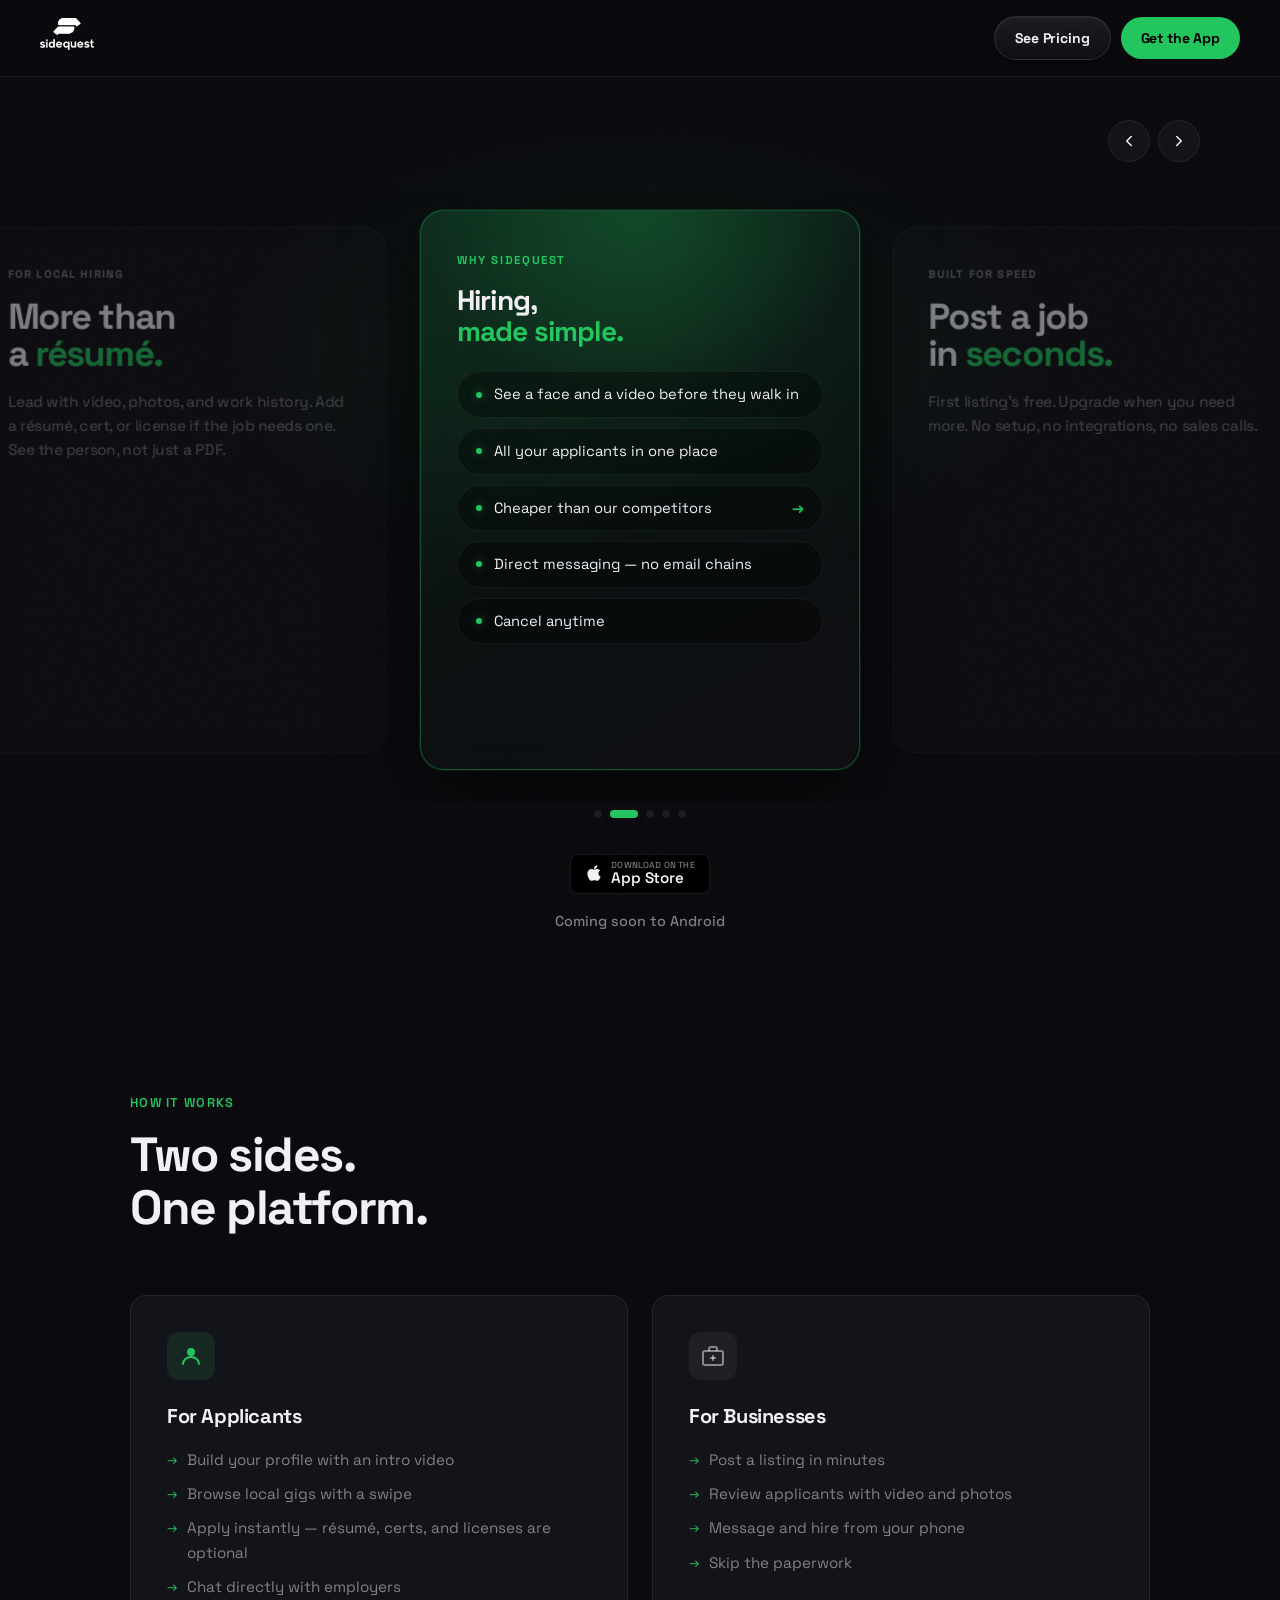
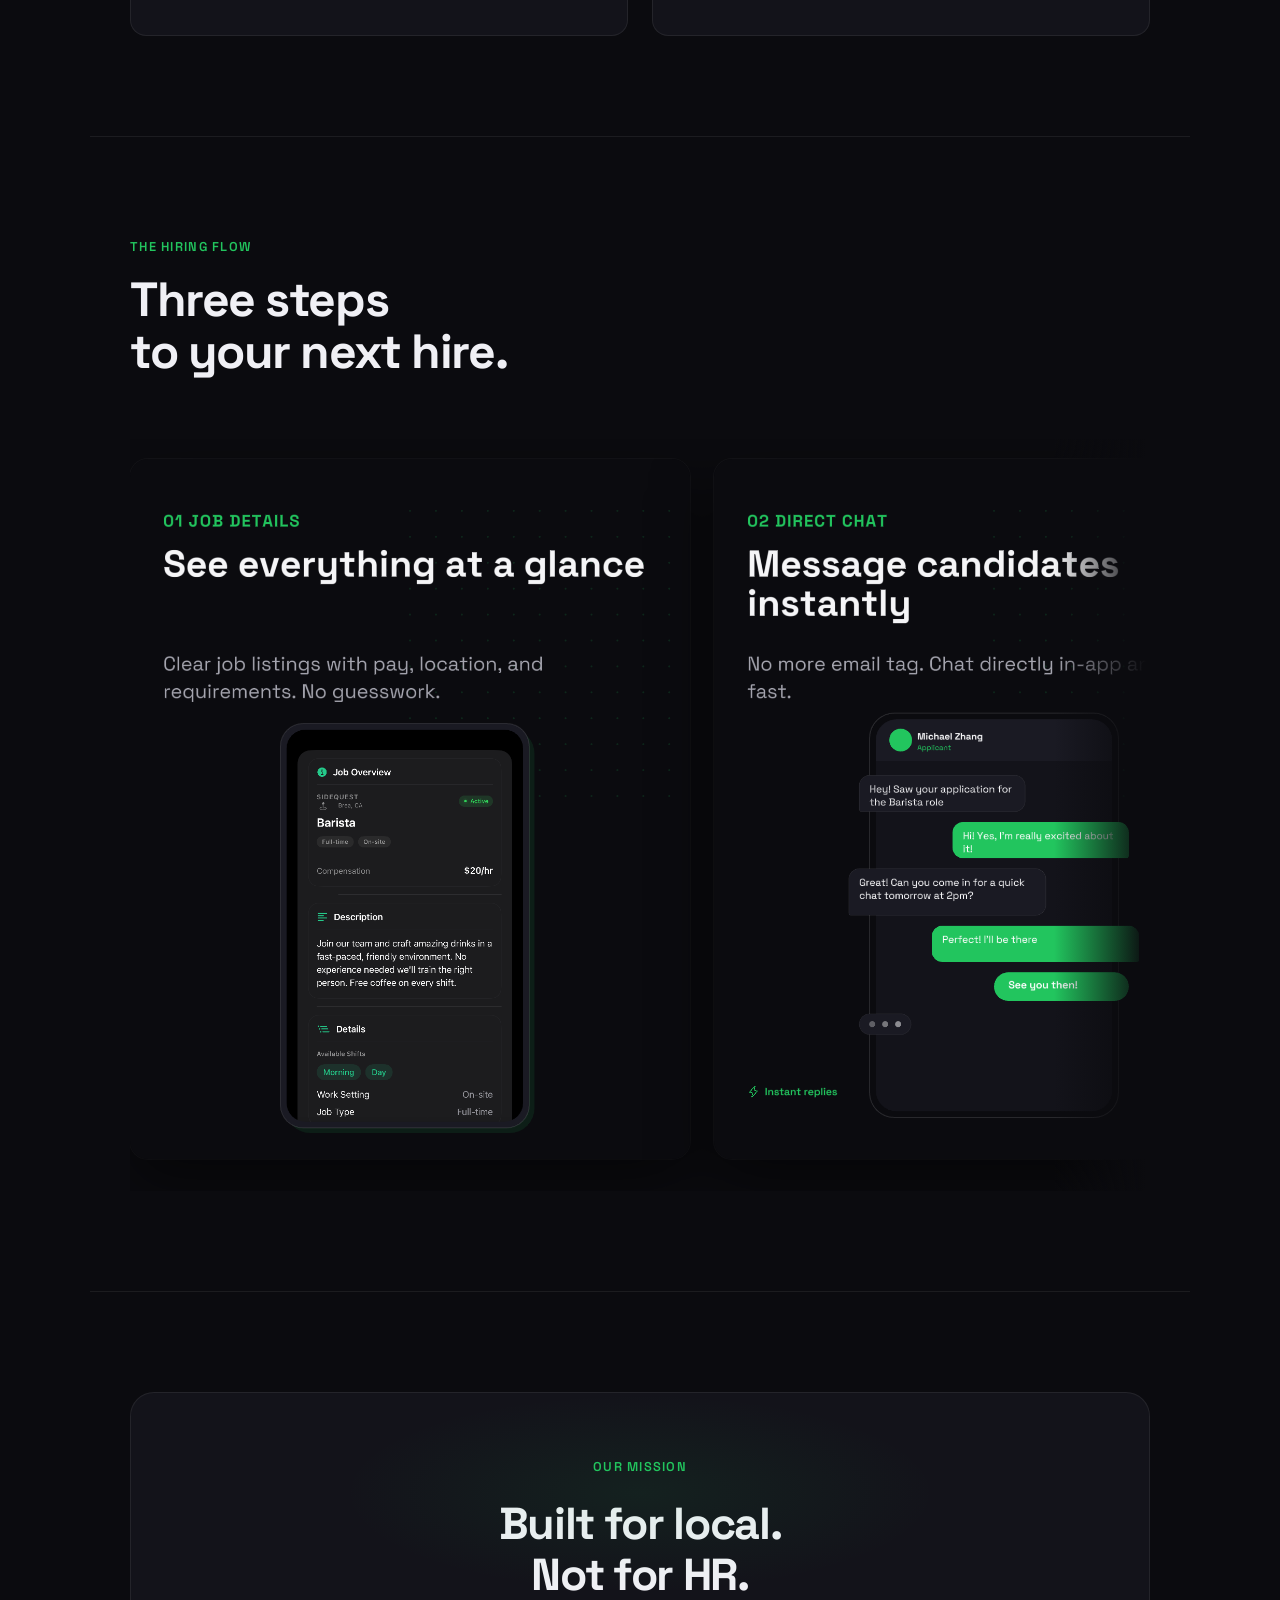
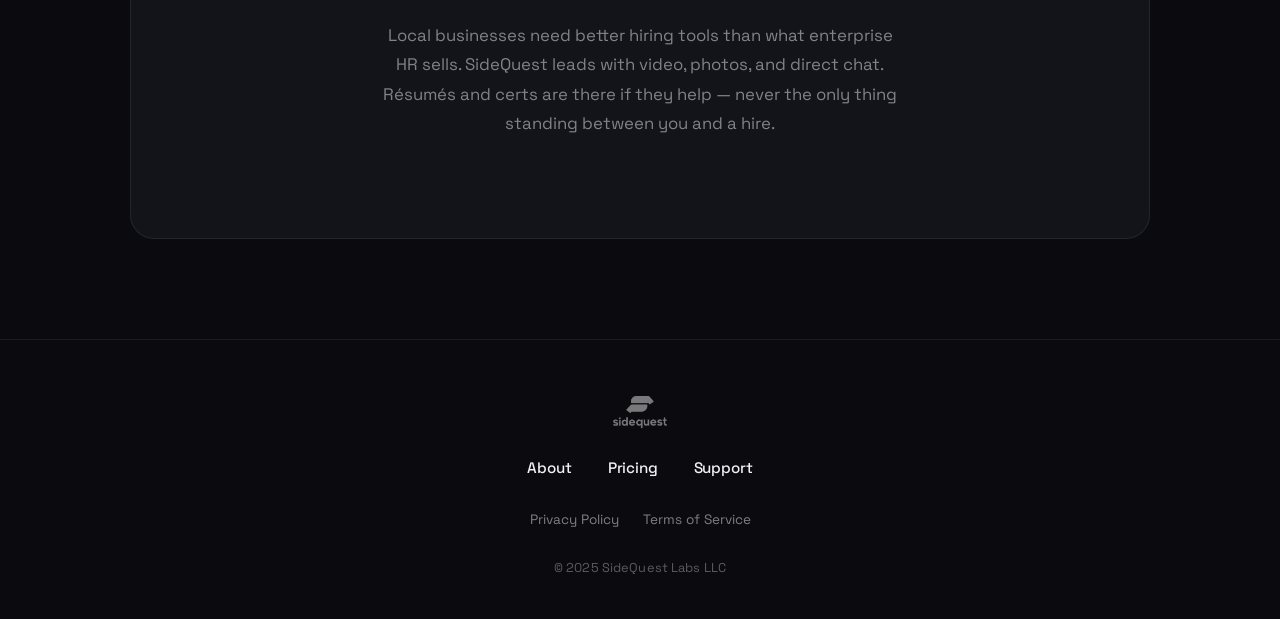
==== commit 41c60a7d: "update landing page" ====
--- a/index.html
+++ b/index.html
@@ -381,23 +381,11 @@
       <article class="story-card" data-story="4">
         <span class="story-card-label">The math</span>
         <h2 class="story-card-headline"><span class="accent">5 listings</span><br>for $24.99/mo.</h2>
-        <p class="story-card-sub">Competitors charge $89 for one listing. We charge $24.99 for five. Messaging, status tracking, and full applicant profiles included.</p>
+        <p class="story-card-sub">The big job boards charge $89 to $399 a month for a single listing. We charge $24.99 for five. Messaging, status tracking, and full applicant profiles included.</p>
         <div class="story-card-stat">
           <div class="stat-row">
-            <span class="stat-platform">Snagajob</span>
-            <span class="stat-price">$89 / mo</span>
-          </div>
-          <div class="stat-row">
-            <span class="stat-platform">ZipRecruiter</span>
-            <span class="stat-price">$399+ / mo</span>
-          </div>
-          <div class="stat-row">
-            <span class="stat-platform">Indeed</span>
-            <span class="stat-price">$120+ / mo</span>
-          </div>
-          <div class="stat-row">
-            <span class="stat-platform">OfferUp Jobs</span>
-            <span class="stat-price">$25 / post</span>
+            <span class="stat-platform">The big job boards</span>
+            <span class="stat-price">$89 &ndash; $399 / mo</span>
           </div>
           <div class="stat-row stat-row--us">
             <span class="stat-platform">SideQuest &middot; 5 listings</span>
@@ -479,33 +467,18 @@
     </div>
   </section>
 
-  <!-- SCREENSHOTS -->
-  <section class="section-container screenshots-section">
+  <!-- THE HIRING FLOW -->
+  <section class="section-container flow-section">
     <div class="section-label reveal">The hiring flow</div>
     <h2 class="section-title reveal">Three steps<br>to your next hire.</h2>
 
-    <div class="screenshots-showcase">
-      <div class="screenshot-item reveal">
-        <img src="screenshots/Listing_details.png" alt="Create a job listing" class="app-screenshot">
-        <div class="screenshot-caption">
-          <span class="caption-step">01 &middot; Post</span>
-          <p>Post a listing in minutes. Role, pay, schedule, done.</p>
-        </div>
+    <div class="flow-grid-wrap reveal">
+      <div class="flow-grid">
+        <img src="screenshots/job_listings_details_v2.png" alt="See everything at a glance &mdash; job listings with pay, location, and requirements" class="flow-card">
+        <img src="screenshots/messaging_v2.png" alt="Message candidates instantly &mdash; direct in-app chat" class="flow-card">
+        <img src="screenshots/track_applicants_v2.png" alt="All your candidates in one place &mdash; review profiles, track status, and hire fast" class="flow-card">
       </div>
-      <div class="screenshot-item reveal delay-1">
-        <img src="screenshots/applicants.png" alt="List of people who applied" class="app-screenshot">
-        <div class="screenshot-caption">
-          <span class="caption-step">02 &middot; Review</span>
-          <p>Browse applicants with video intros, photos, and contact info.</p>
-        </div>
-      </div>
-      <div class="screenshot-item reveal delay-2">
-        <img src="screenshots/messages.png" alt="Message applicants directly" class="app-screenshot">
-        <div class="screenshot-caption">
-          <span class="caption-step">03 &middot; Connect</span>
-          <p>Message candidates directly. No agencies, no email chains.</p>
-        </div>
-      </div>
+      <div class="flow-fade" aria-hidden="true"></div>
     </div>
   </section>
 
--- a/styles.css
+++ b/styles.css
@@ -516,6 +516,69 @@
 }
 
 /* =========================================
+   FLOW (V2 editorial cards)
+   ========================================= */
+.flow-section {
+  border-top: 1px solid var(--border);
+}
+
+.flow-grid-wrap {
+  position: relative;
+}
+
+.flow-grid {
+  display: flex;
+  gap: 24px;
+  overflow-x: auto;
+  scroll-snap-type: x mandatory;
+  scroll-behavior: smooth;
+  scrollbar-width: none;
+  -ms-overflow-style: none;
+  padding: 20px 4px 32px;
+}
+.flow-grid::-webkit-scrollbar { display: none; }
+
+.flow-card {
+  flex: 0 0 560px;
+  width: 560px;
+  height: auto;
+  border-radius: 18px;
+  scroll-snap-align: start;
+  scroll-snap-stop: always;
+  box-shadow:
+    0 24px 60px rgba(0,0,0,0.5),
+    0 0 0 1px rgba(255,255,255,0.04);
+  transition: transform 0.4s ease, box-shadow 0.4s ease;
+  display: block;
+}
+
+.flow-card:hover {
+  transform: translateY(-6px);
+  box-shadow:
+    0 36px 80px rgba(0,0,0,0.6),
+    0 0 0 1px rgba(34,197,94,0.18);
+}
+
+.flow-fade {
+  position: absolute;
+  top: 0;
+  right: -4px;
+  bottom: 0;
+  width: 100px;
+  background: linear-gradient(to left, var(--bg) 8%, transparent 100%);
+  pointer-events: none;
+  z-index: 1;
+}
+
+@media (max-width: 900px) {
+  .flow-card {
+    flex: 0 0 85vw;
+    width: 85vw;
+  }
+  .flow-fade { width: 50px; }
+}
+
+/* =========================================
    MISSION
    ========================================= */
 .mission-section {
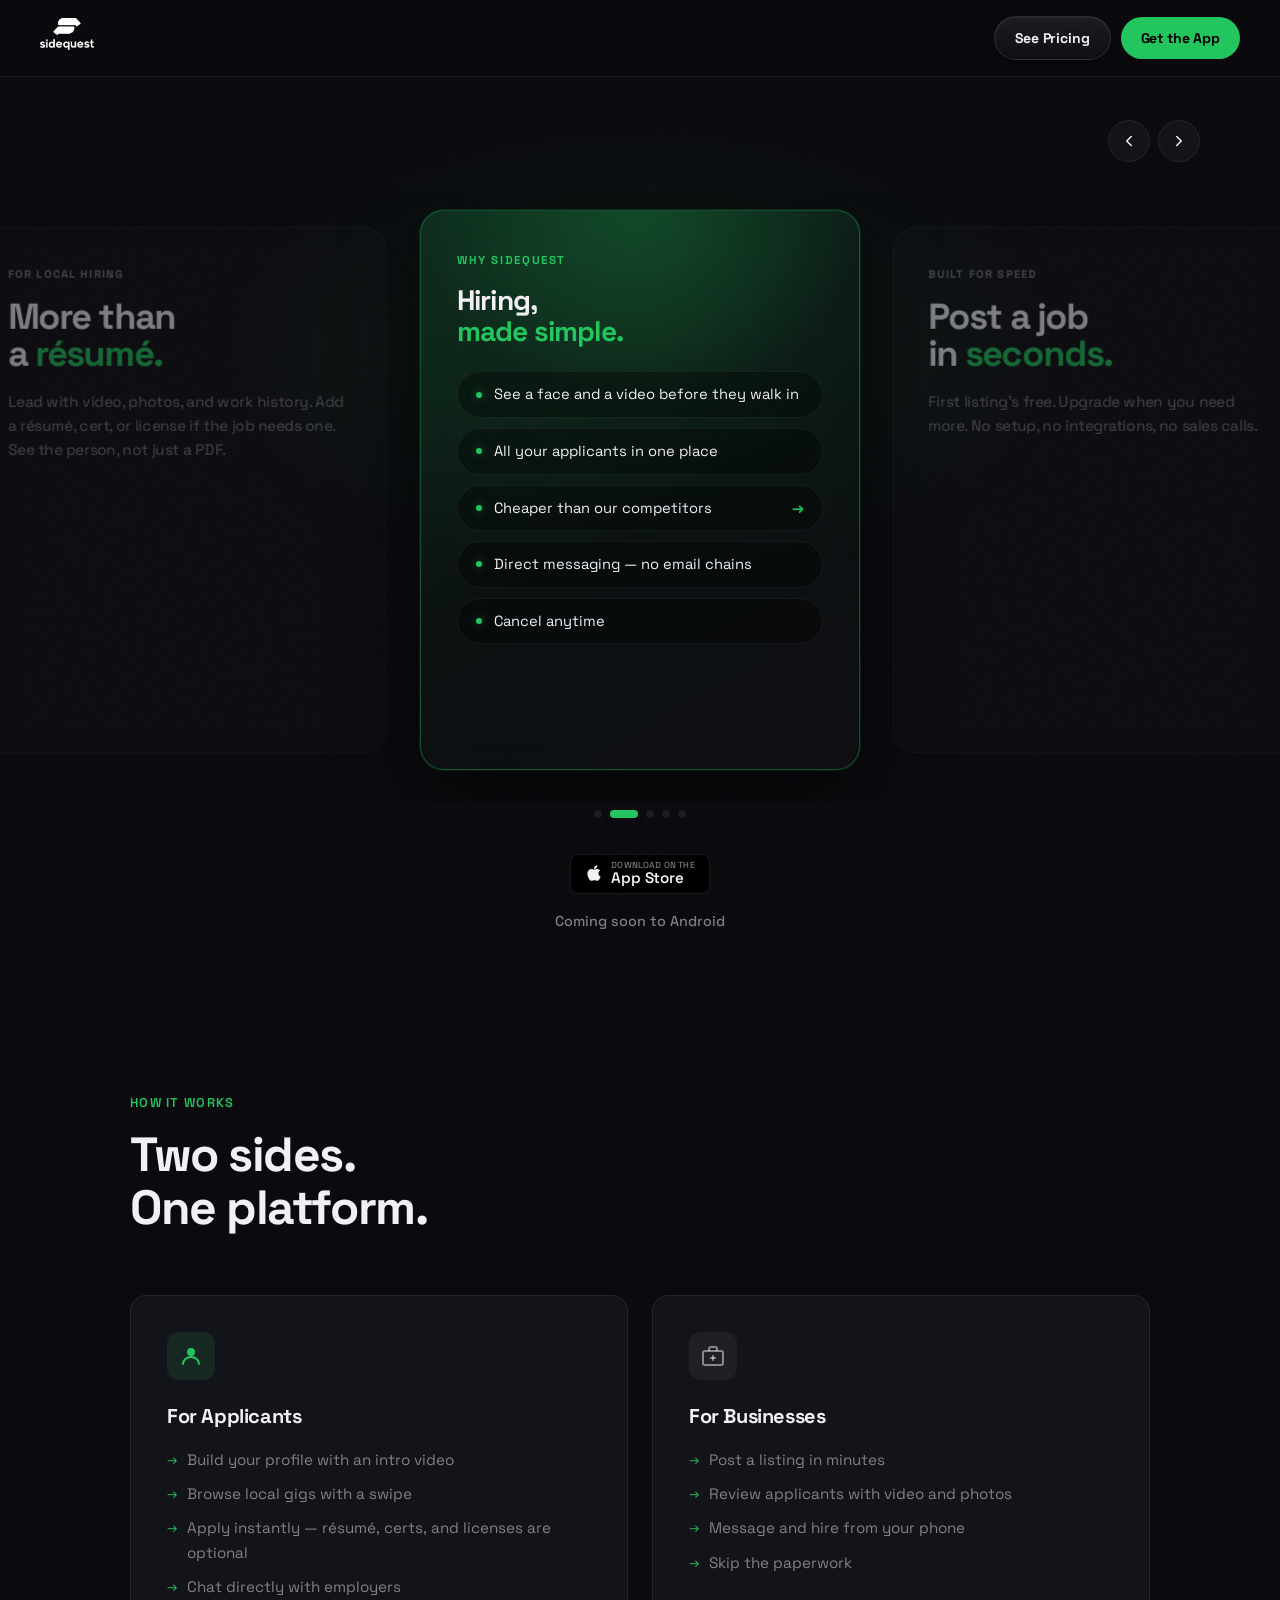
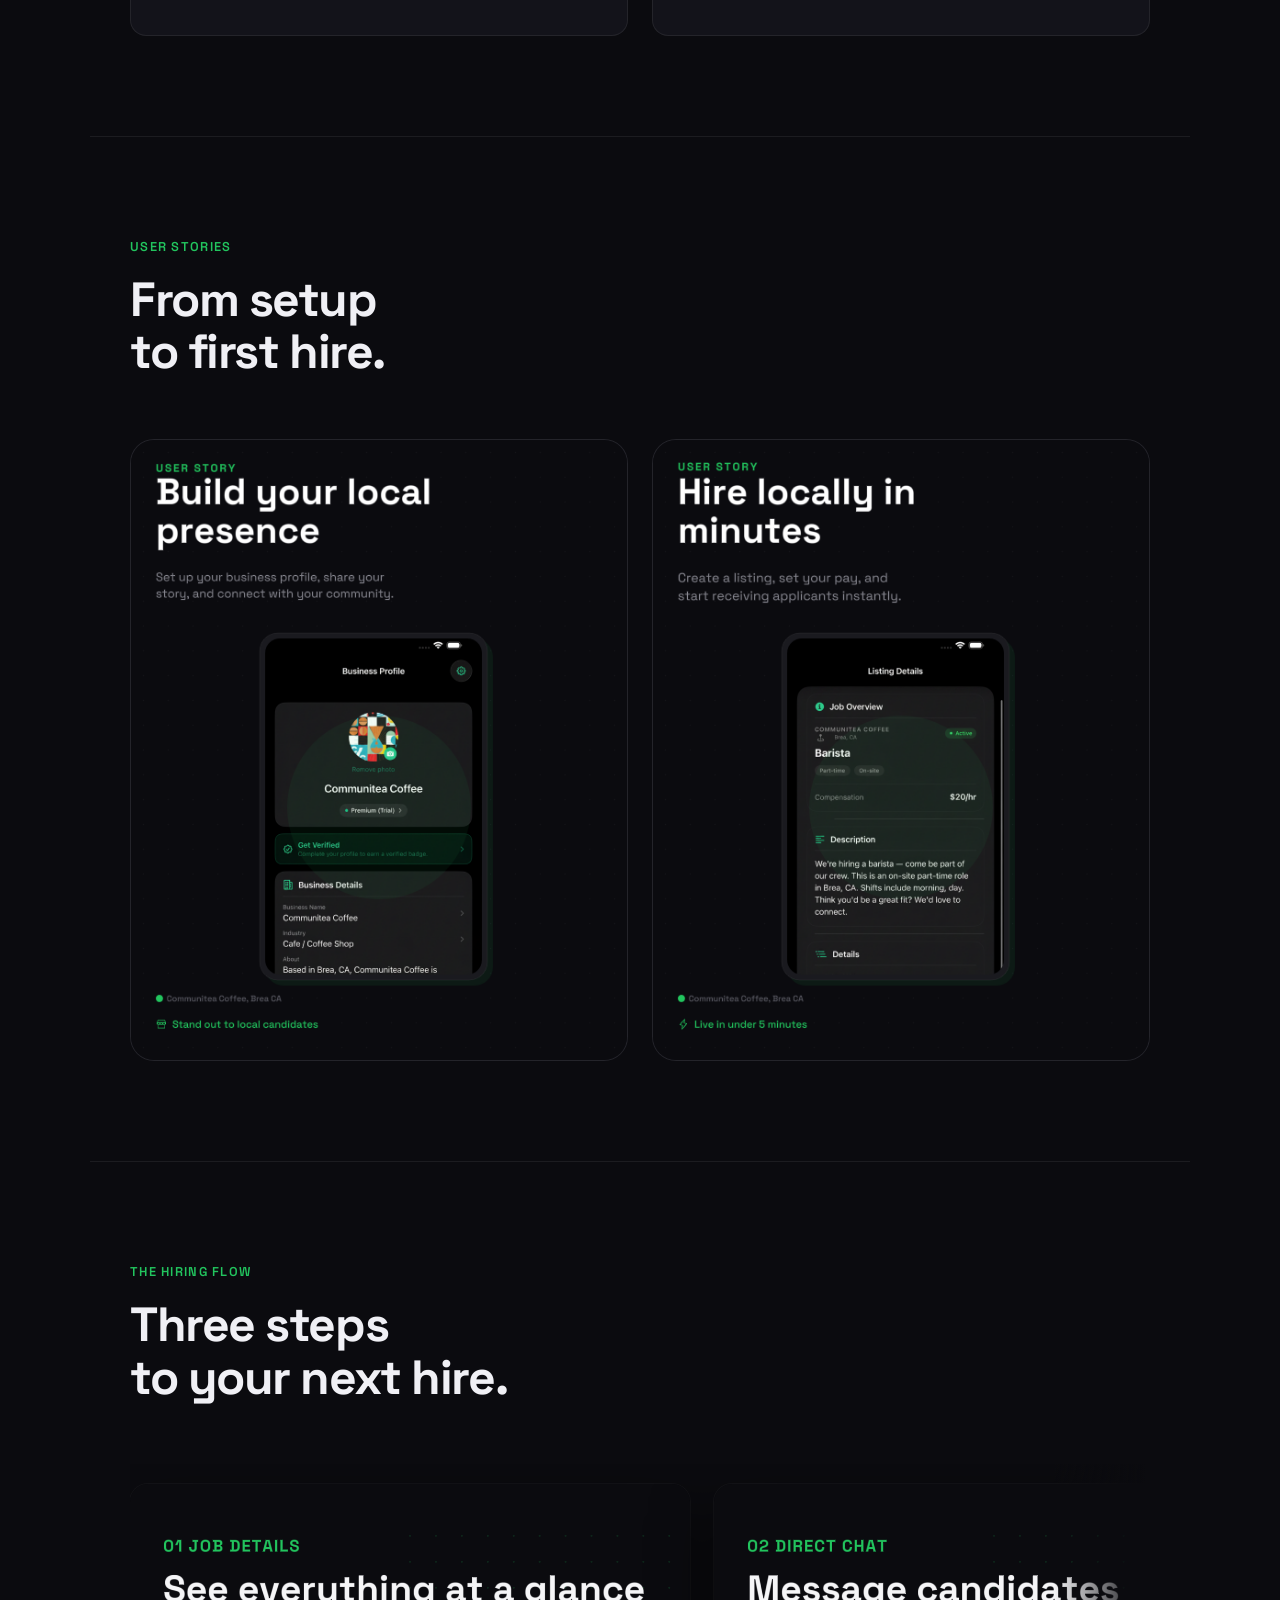
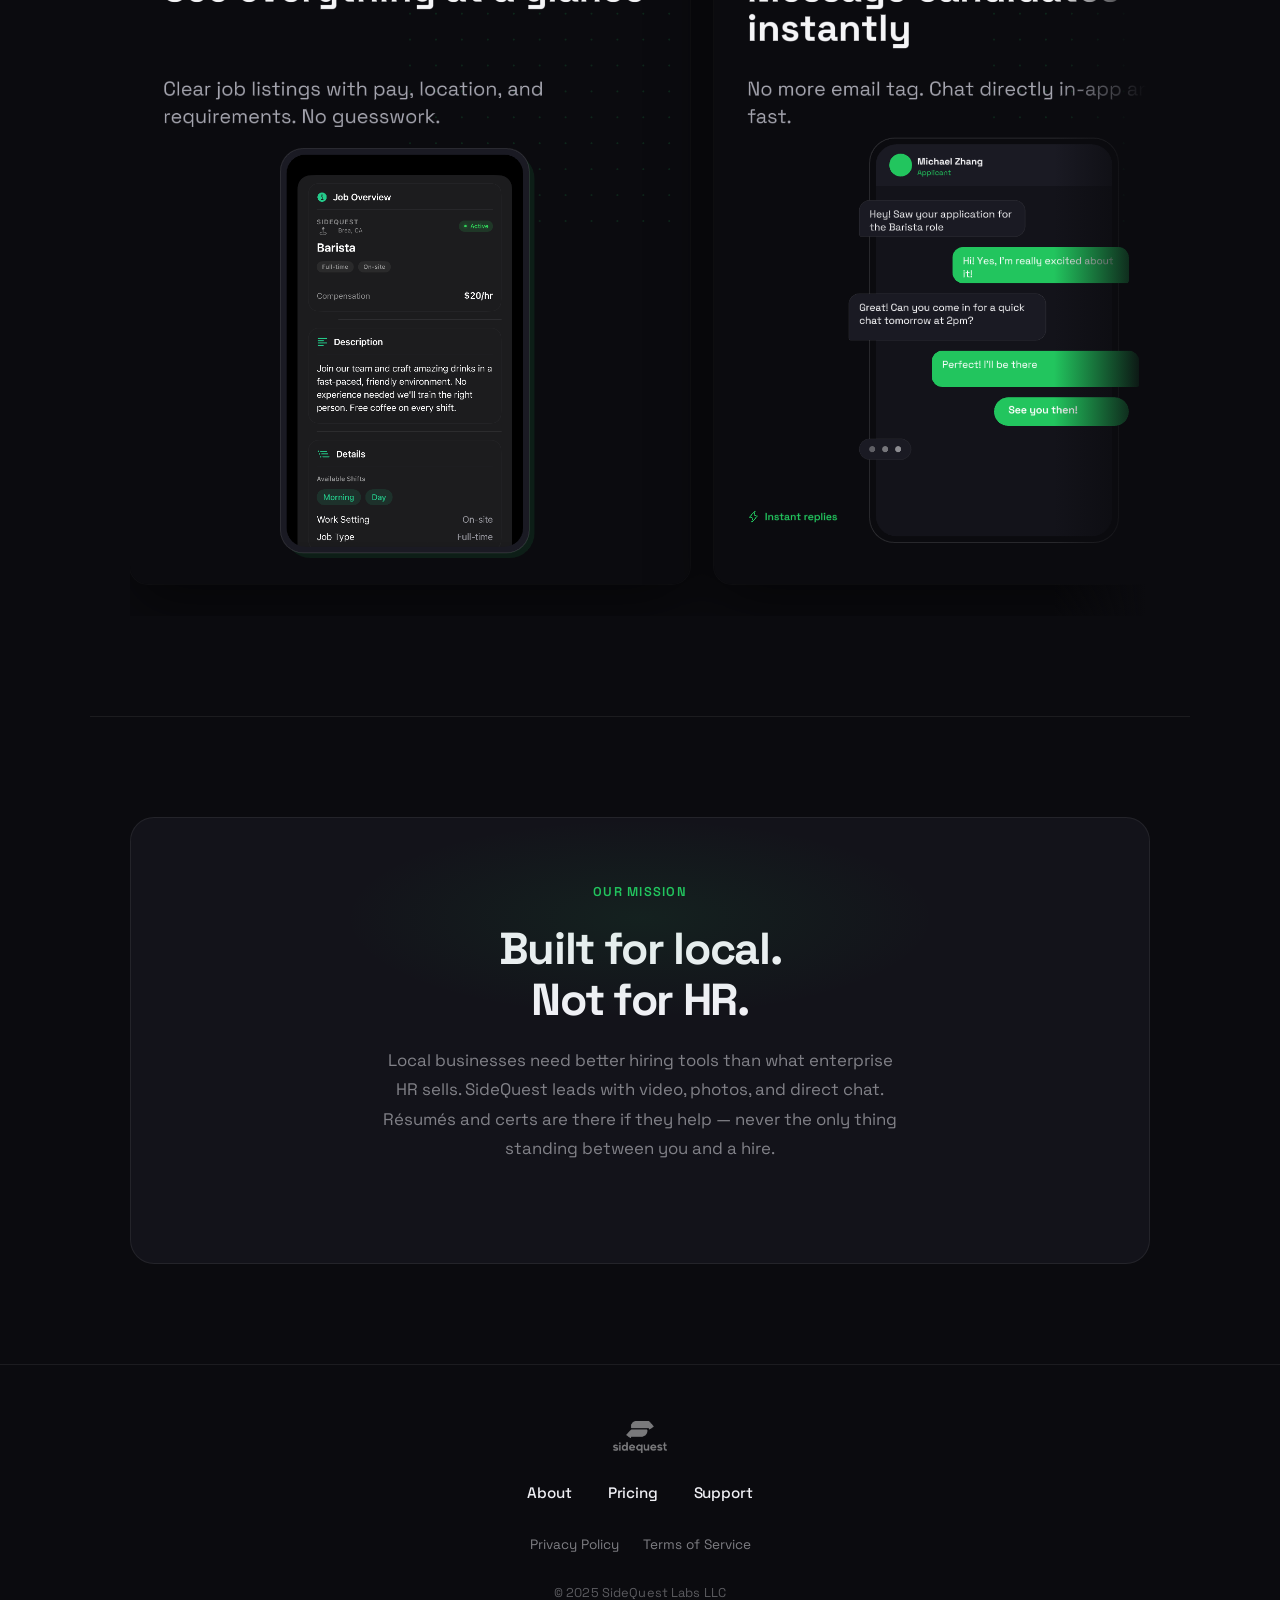
==== commit 62e483f0: "add user story" ====
--- a/index.html
+++ b/index.html
@@ -467,10 +467,30 @@
     </div>
   </section>
 
+  <!-- USER STORIES -->
+  <section class="section-container user-stories-section">
+    <div class="section-label reveal">User stories</div>
+    <h2 class="section-title reveal">From setup<br>to first hire.</h2>
+
+    <div class="user-stories-grid">
+      <a href="https://apps.apple.com/us/app/sidequest-find-local-jobs/id6760982014" target="_blank" class="user-story-card reveal">
+        <img src="screenshots/User Story Creation - User Story 2 - Business Profile.png" alt="User story: Build your local presence &mdash; set up your business profile, share your story, and connect with your community.">
+      </a>
+      <a href="https://apps.apple.com/us/app/sidequest-find-local-jobs/id6760982014" target="_blank" class="user-story-card reveal">
+        <img src="screenshots/User Story Creation - User Story 1 - Post a Job.png" alt="User story: Hire locally in minutes &mdash; create a listing, set your pay, and start receiving applicants instantly.">
+      </a>
+    </div>
+  </section>
+
   <!-- THE HIRING FLOW -->
   <section class="section-container flow-section">
     <div class="section-label reveal">The hiring flow</div>
     <h2 class="section-title reveal">Three steps<br>to your next hire.</h2>
+
+    <div class="flow-swipe-hint reveal" aria-hidden="true">
+      <span>Swipe for more</span>
+      <span class="arrow">→</span>
+    </div>
 
     <div class="flow-grid-wrap reveal">
       <div class="flow-grid">
--- a/styles.css
+++ b/styles.css
@@ -516,6 +516,51 @@
 }
 
 /* =========================================
+   USER STORIES
+   ========================================= */
+.user-stories-section {
+  border-top: 1px solid var(--border);
+}
+
+.user-stories-grid {
+  display: grid;
+  grid-template-columns: 1fr 1fr;
+  gap: 24px;
+}
+
+.user-story-card {
+  display: block;
+  border-radius: 24px;
+  overflow: hidden;
+  background: var(--surface);
+  border: 1px solid var(--border);
+  transition: transform 0.4s ease, border-color 0.4s ease, box-shadow 0.4s ease;
+  text-decoration: none;
+}
+
+.user-story-card img {
+  display: block;
+  width: 100%;
+  height: auto;
+}
+
+.user-story-card:hover {
+  transform: translateY(-6px);
+  border-color: rgba(34,197,94,0.32);
+  box-shadow:
+    0 30px 70px rgba(0,0,0,0.55),
+    0 0 0 1px rgba(34,197,94,0.18);
+}
+
+@media (max-width: 760px) {
+  .user-stories-grid {
+    grid-template-columns: 1fr;
+    gap: 16px;
+  }
+  .user-story-card { border-radius: 18px; }
+}
+
+/* =========================================
    FLOW (V2 editorial cards)
    ========================================= */
 .flow-section {
@@ -570,12 +615,40 @@
   z-index: 1;
 }
 
+.flow-swipe-hint {
+  display: none;
+  align-items: center;
+  justify-content: center;
+  gap: 8px;
+  margin-top: 4px;
+  font-size: 0.85rem;
+  color: var(--text-muted);
+  font-weight: 500;
+  letter-spacing: 0.02em;
+}
+
+.flow-swipe-hint .arrow {
+  display: inline-block;
+  color: var(--green);
+  font-weight: 700;
+  animation: swipe-nudge 1.6s ease-in-out infinite;
+}
+
+@keyframes swipe-nudge {
+  0%, 100% { transform: translateX(0); }
+  50% { transform: translateX(6px); }
+}
+
 @media (max-width: 900px) {
   .flow-card {
-    flex: 0 0 85vw;
-    width: 85vw;
-  }
-  .flow-fade { width: 50px; }
+    flex: 0 0 78vw;
+    width: 78vw;
+  }
+  .flow-fade {
+    width: 40px;
+    background: linear-gradient(to left, rgba(0,0,0,0.35) 0%, transparent 100%);
+  }
+  .flow-swipe-hint { display: flex; }
 }
 
 /* =========================================
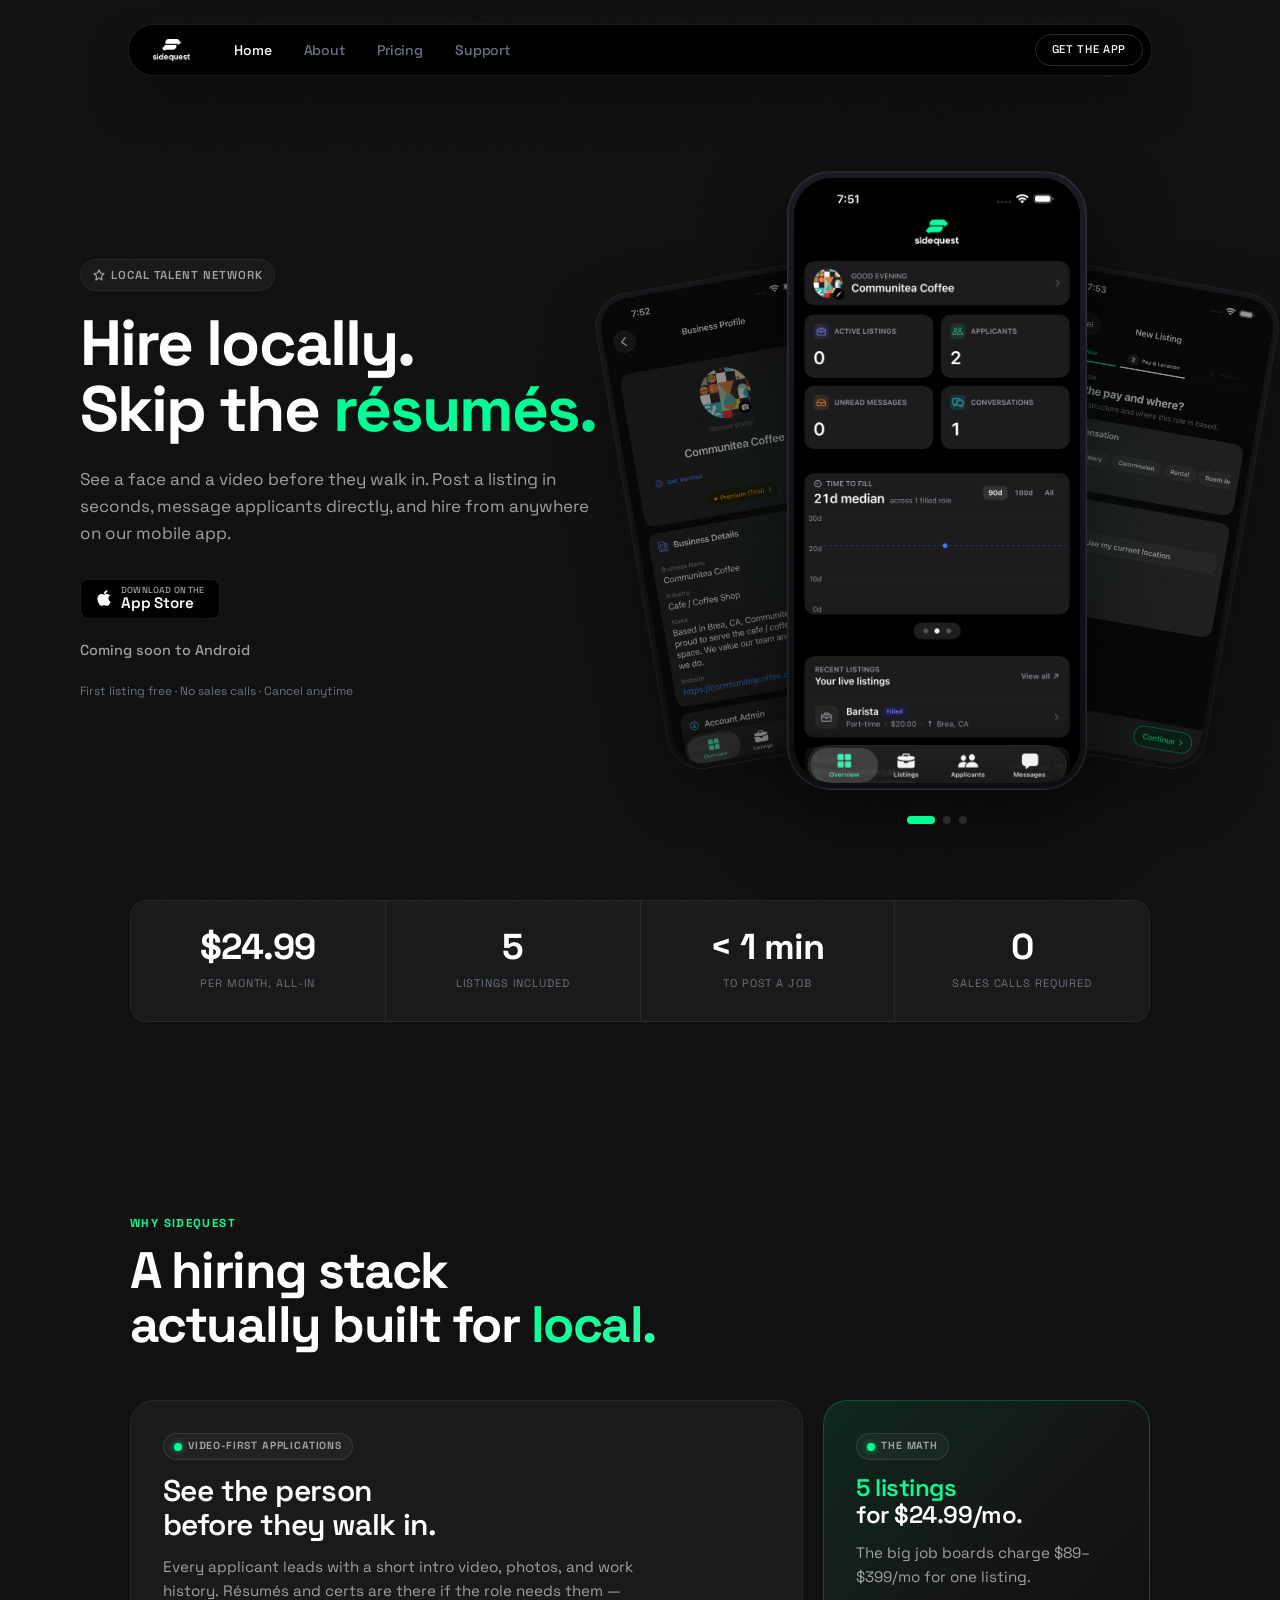
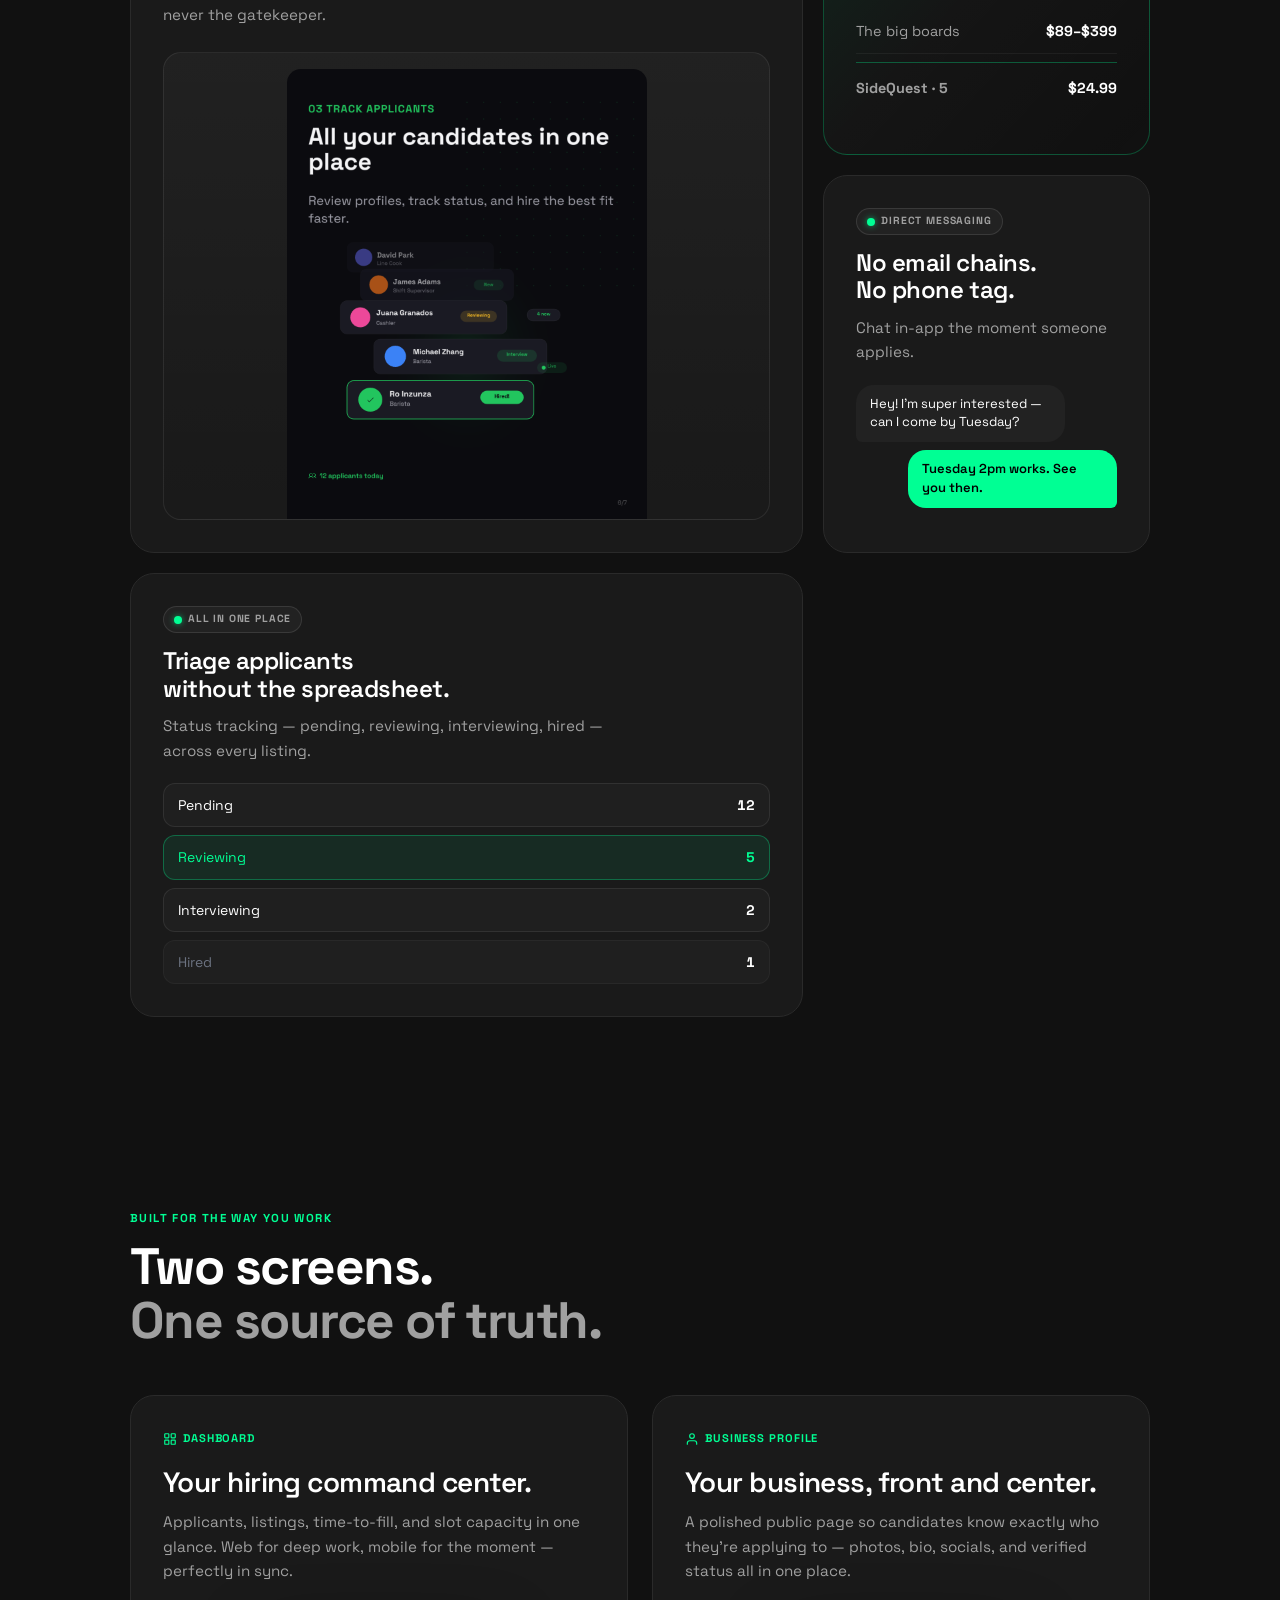
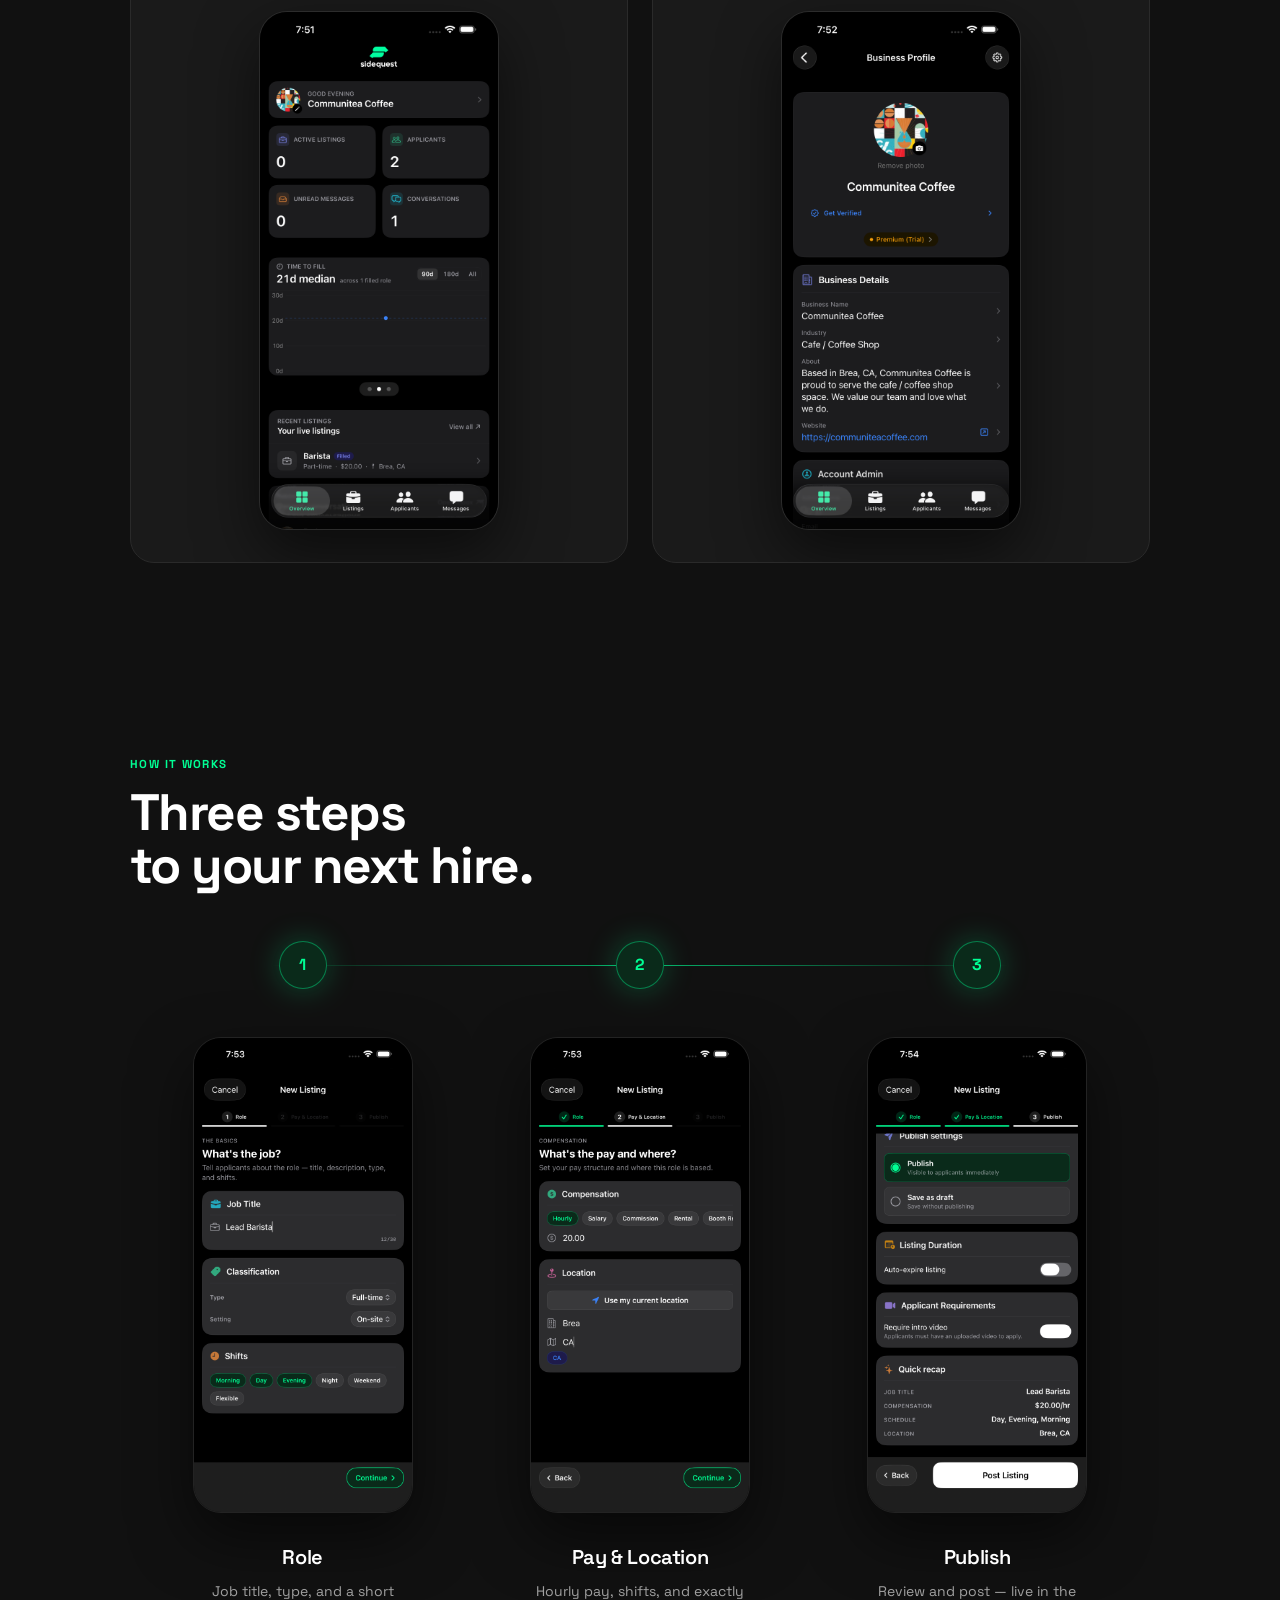
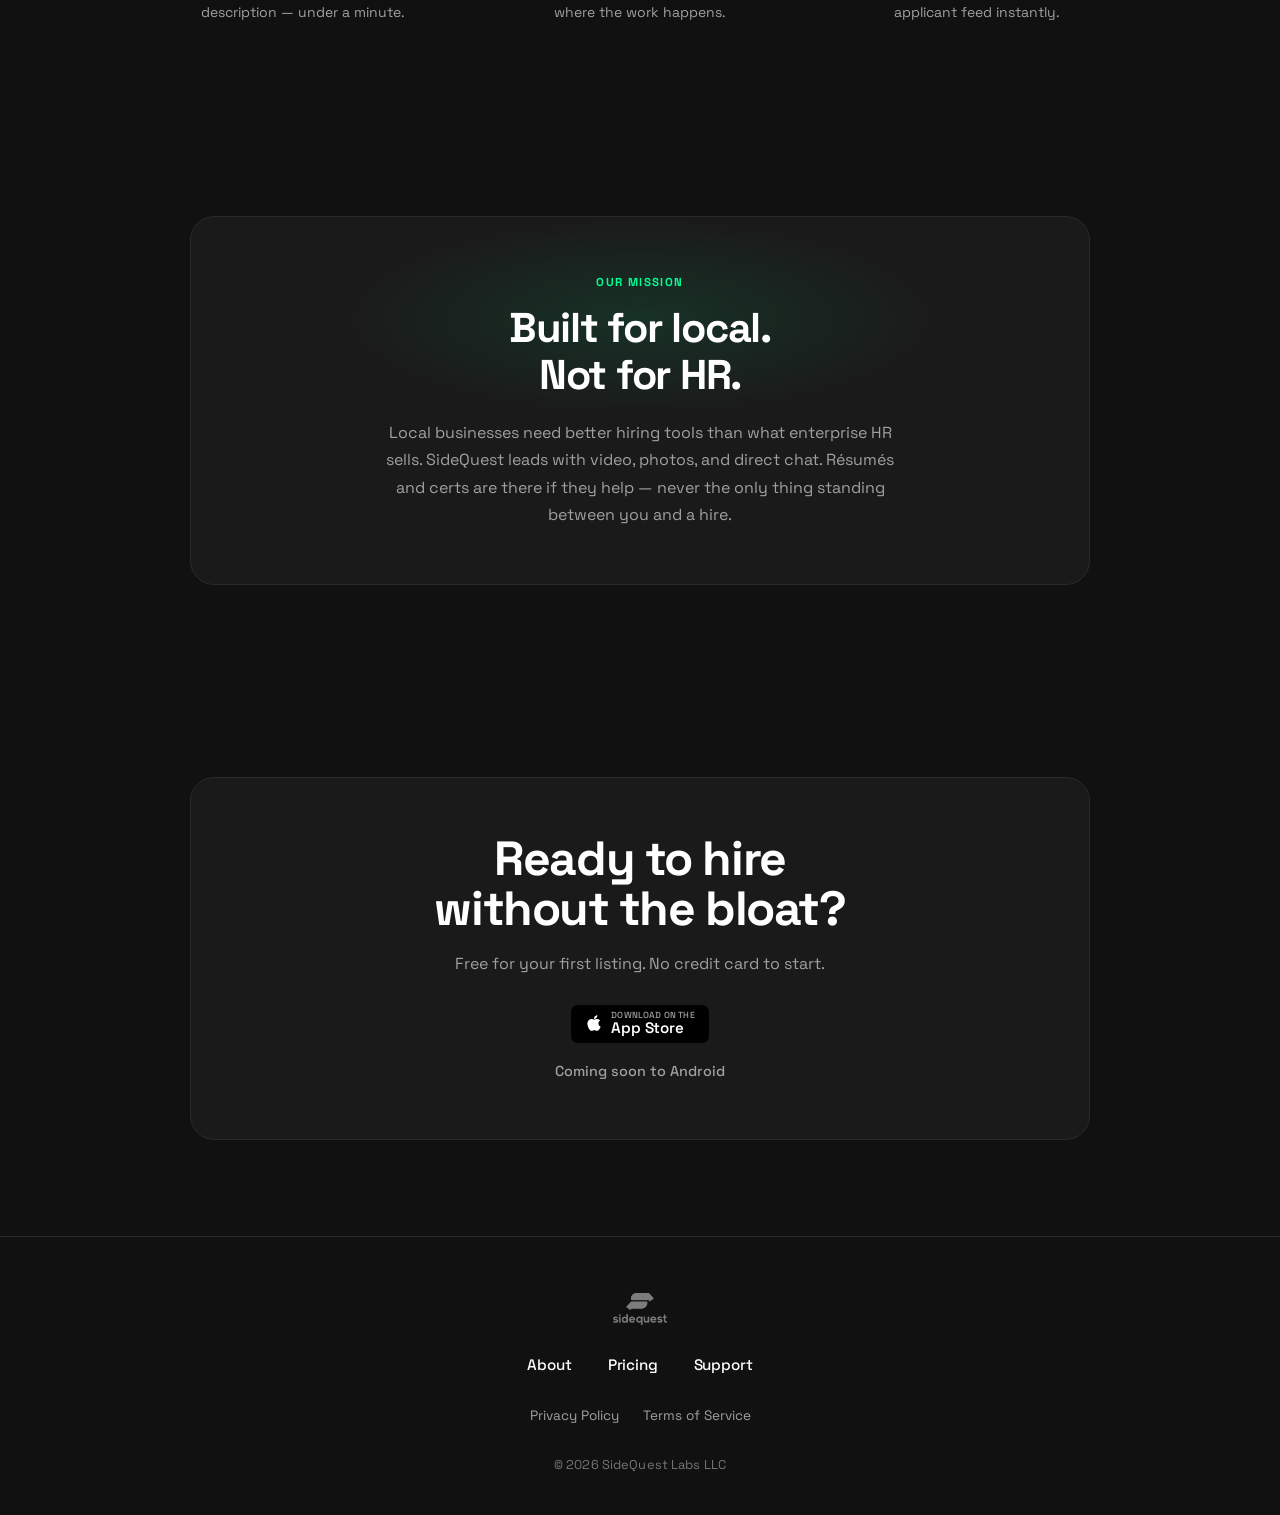
==== commit b96befdc: "update views" ====
--- a/index.html
+++ b/index.html
@@ -3,511 +3,256 @@
 <head>
   <meta charset="UTF-8" />
   <meta name="viewport" content="width=device-width, initial-scale=1.0" />
-  <title>SideQuest - Start Your Next Quest</title>
+  <title>SideQuest — Hire locally. Skip the résumés.</title>
+  <meta name="description" content="See a face and a video before they walk in. Post a listing in seconds, message applicants directly, and hire from anywhere on our mobile app.">
   <link rel="stylesheet" href="styles.css" />
   <link href="https://fonts.googleapis.com/css2?family=Space+Grotesk:wght@400;500;600;700&display=swap" rel="stylesheet">
-  <style>
-    /* ===== STORIES CAROUSEL HERO ===== */
-    .stories-hero {
-      padding: 120px 0 60px;
-      position: relative;
-      overflow: hidden;
-    }
-
-    .stories-hero::before {
-      content: '';
-      position: absolute;
-      top: 10%;
-      left: 50%;
-      transform: translateX(-50%);
-      width: 900px;
-      height: 500px;
-      background: radial-gradient(ellipse, rgba(34,197,94,0.08) 0%, transparent 70%);
-      pointer-events: none;
-      z-index: 0;
-    }
-
-    .stories-header {
-      max-width: 1200px;
-      margin: 0 auto 28px;
-      padding: 0 40px;
-      display: flex;
-      align-items: center;
-      justify-content: flex-end;
-      position: relative;
-      z-index: 2;
-    }
-
-    .stories-controls {
-      display: flex;
-      gap: 8px;
-    }
-
-    .stories-arrow {
-      width: 42px;
-      height: 42px;
-      border-radius: 50%;
-      background: rgba(255,255,255,0.04);
-      border: 1px solid var(--border);
-      display: flex;
-      align-items: center;
-      justify-content: center;
-      cursor: pointer;
-      color: var(--text);
-      transition: background 0.2s ease, border-color 0.2s ease, color 0.2s ease, transform 0.2s ease;
-      backdrop-filter: blur(8px);
-    }
-
-    .stories-arrow:hover:not(:disabled) {
-      background: var(--green-dim);
-      border-color: rgba(34,197,94,0.4);
-      color: var(--green);
-      transform: scale(1.05);
-    }
-
-    .stories-arrow:disabled {
-      opacity: 0.3;
-      cursor: not-allowed;
-    }
-
-    .stories-arrow svg {
-      width: 18px;
-      height: 18px;
-    }
-
-    /* Carousel container */
-    .stories-carousel {
-      display: flex;
-      gap: 20px;
-      overflow-x: auto;
-      scroll-snap-type: x mandatory;
-      scroll-behavior: smooth;
-      scrollbar-width: none;
-      -ms-overflow-style: none;
-      padding: 20px max(40px, calc(50% - 220px)) 32px;
-      position: relative;
-      z-index: 1;
-    }
-    .stories-carousel::-webkit-scrollbar { display: none; }
-
-    .story-card {
-      flex: 0 0 440px;
-      height: 560px;
-      border-radius: 24px;
-      padding: 40px 36px;
-      background: rgba(255,255,255,0.035);
-      border: 1px solid var(--border);
-      backdrop-filter: blur(14px);
-      -webkit-backdrop-filter: blur(14px);
-      scroll-snap-align: center;
-      display: flex;
-      flex-direction: column;
-      gap: 16px;
-      position: relative;
-      overflow: hidden;
-      opacity: 0.5;
-      transform: scale(0.94);
-      transition: opacity 0.55s ease, transform 0.55s ease, background 0.55s ease, border-color 0.55s ease, box-shadow 0.55s ease;
-    }
-
-    .story-card.is-active {
-      opacity: 1;
-      transform: scale(1);
-      background: linear-gradient(150deg, rgba(34,197,94,0.16) 0%, rgba(34,197,94,0.03) 55%, rgba(255,255,255,0.02) 100%);
-      border-color: rgba(34,197,94,0.32);
-      box-shadow:
-        0 30px 80px rgba(0,0,0,0.55),
-        0 0 0 1px rgba(34,197,94,0.18);
-    }
-
-    .story-card.is-active::after {
-      content: '';
-      position: absolute;
-      top: -40%;
-      left: -10%;
-      width: 120%;
-      height: 80%;
-      background: radial-gradient(ellipse, rgba(34,197,94,0.22) 0%, transparent 60%);
-      pointer-events: none;
-      z-index: 0;
-    }
-
-    .story-card > * { position: relative; z-index: 1; }
-
-    .story-card-label {
-      font-size: 0.72rem;
-      font-weight: 700;
-      color: var(--text-muted);
-      text-transform: uppercase;
-      letter-spacing: 0.14em;
-    }
-    .story-card.is-active .story-card-label { color: var(--green); }
-
-    .story-card-headline {
-      font-size: clamp(1.7rem, 2.2vw, 2.05rem);
-      font-weight: 700;
-      letter-spacing: -0.03em;
-      line-height: 1.1;
-      color: var(--text);
-    }
-    .story-card--display .story-card-headline {
-      font-size: clamp(2.1rem, 3vw, 2.7rem);
-      letter-spacing: -0.04em;
-      line-height: 1.02;
-    }
-    .story-card.is-active .story-card-headline .accent { color: var(--green); }
-
-    .story-card-sub {
-      font-size: 1rem;
-      color: var(--text-muted);
-      line-height: 1.6;
-      margin-top: 4px;
-    }
-
-    .story-card-pills {
-      display: flex;
-      flex-direction: column;
-      gap: 10px;
-      margin-top: 8px;
-    }
-
-    .story-card-pill {
-      display: flex;
-      align-items: center;
-      gap: 12px;
-      padding: 12px 18px;
-      background: rgba(0,0,0,0.32);
-      border: 1px solid rgba(255,255,255,0.06);
-      border-radius: 100px;
-      font-size: 0.92rem;
-      color: var(--text);
-      line-height: 1.4;
-    }
-
-    .story-card-pill::before {
-      content: '';
-      flex-shrink: 0;
-      width: 6px;
-      height: 6px;
-      border-radius: 50%;
-      background: var(--green);
-      box-shadow: 0 0 8px rgba(34,197,94,0.5);
-    }
-
-    .story-card-pill--link {
-      text-decoration: none;
-      cursor: pointer;
-      transition: background 0.2s ease, border-color 0.2s ease;
-    }
-    .story-card-pill--link::after {
-      content: '→';
-      margin-left: auto;
-      color: var(--green);
-      font-weight: 700;
-      transition: transform 0.2s ease;
-    }
-    .story-card-pill--link:hover {
-      background: rgba(34,197,94,0.12);
-      border-color: rgba(34,197,94,0.3);
-    }
-    .story-card-pill--link:hover::after {
-      transform: translateX(3px);
-    }
-
-    .story-card-stat {
-      display: flex;
-      flex-direction: column;
-      margin-top: 12px;
-      padding-top: 16px;
-      border-top: 1px solid rgba(255,255,255,0.08);
-    }
-    .stat-row {
-      display: flex;
-      justify-content: space-between;
-      align-items: baseline;
-      padding: 9px 0;
-      font-size: 0.92rem;
-      border-bottom: 1px solid rgba(255,255,255,0.05);
-    }
-    .stat-row:last-child {
-      border-bottom: none;
-    }
-    .stat-row .stat-platform {
-      color: var(--text-muted);
-      font-weight: 500;
-      letter-spacing: -0.01em;
-    }
-    .stat-row .stat-price {
-      color: var(--text);
-      font-weight: 700;
-      font-variant-numeric: tabular-nums;
-      letter-spacing: -0.01em;
-    }
-    .stat-row--us {
-      border-top: 1px solid rgba(34,197,94,0.25);
-      margin-top: 6px;
-      padding-top: 14px;
-      border-bottom: none;
-    }
-    .stat-row--us .stat-platform {
-      color: var(--green);
-      font-weight: 700;
-    }
-    .stat-row--us .stat-price {
-      color: var(--green);
-    }
-
-    /* Pagination dots */
-    .stories-dots {
-      display: flex;
-      gap: 8px;
-      justify-content: center;
-      margin-top: 8px;
-      position: relative;
-      z-index: 2;
-    }
-
-    .stories-dot {
-      width: 8px;
-      height: 8px;
-      padding: 0;
-      border: none;
-      border-radius: 50%;
-      background: var(--border);
-      cursor: pointer;
-      transition: background 0.25s ease, width 0.25s ease;
-    }
-    .stories-dot.is-active {
-      background: var(--green);
-      width: 28px;
-      border-radius: 100px;
-    }
-    .stories-dot:hover { background: var(--text-muted); }
-    .stories-dot.is-active:hover { background: var(--green); }
-
-    /* CTA strip below carousel */
-    .stories-cta {
-      max-width: 1100px;
-      margin: 36px auto 0;
-      padding: 0 40px;
-      display: flex;
-      flex-direction: column;
-      align-items: center;
-      gap: 16px;
-      position: relative;
-      z-index: 2;
-    }
-    .stories-cta .store-pills { gap: 16px; }
-    .stories-cta .price-hint,
-    .stories-cta .android-coming { text-align: center; }
-
-    /* Responsive */
-    @media (max-width: 760px) {
-      .stories-hero { padding: 100px 0 40px; }
-      .stories-header { padding: 0 20px; margin-bottom: 20px; }
-      .stories-arrow { display: none; }
-      .stories-carousel {
-        gap: 14px;
-        padding: 16px max(20px, calc(50% - 42vw)) 24px;
-      }
-      .story-card {
-        flex: 0 0 84vw;
-        height: 520px;
-        padding: 32px 28px;
-        border-radius: 20px;
-      }
-      .stories-cta { padding: 0 20px; }
-    }
-  </style>
 </head>
 <body>
 
-  <!-- NAV -->
-  <nav class="nav">
-    <a href="/"><img src="assets/logo.png" alt="SideQuest" class="nav-logo"></a>
-    <div class="nav-actions">
-      <a href="/pricing.html" class="nav-cta-secondary"><span class="nav-cta-full">See Pricing</span><span class="nav-cta-short">Pricing</span></a>
-      <a href="https://apps.apple.com/us/app/sidequest-find-local-jobs/id6760982014" target="_blank" class="nav-cta">Get the App</a>
-    </div>
+  <!-- NAV (pill — mirrors the web-ui `PillNavbar`) -->
+  <nav class="lp-nav-pill" aria-label="Primary">
+    <div class="lp-nav-pill-left">
+      <a href="/" class="lp-nav-pill-logo" aria-label="SideQuest home">
+        <img src="assets/logo.png" alt="SideQuest">
+      </a>
+      <div class="lp-nav-pill-links">
+        <a href="/" class="lp-nav-pill-link is-active">Home</a>
+        <a href="/about.html" class="lp-nav-pill-link">About</a>
+        <a href="/pricing.html" class="lp-nav-pill-link">Pricing</a>
+        <a href="/support.html" class="lp-nav-pill-link" data-collapse>Support</a>
+      </div>
+    </div>
+    <a href="https://apps.apple.com/us/app/sidequest-find-local-jobs/id6760982014" target="_blank" rel="noopener" class="lp-nav-pill-cta">Get the App</a>
   </nav>
 
-  <!-- STORIES CAROUSEL HERO -->
-  <section class="stories-hero">
-    <div class="stories-header">
-      <div class="stories-controls">
-        <button class="stories-arrow" id="storyPrev" aria-label="Previous story">
-          <svg viewBox="0 0 24 24" fill="none" stroke="currentColor" stroke-width="2" stroke-linecap="round" stroke-linejoin="round">
-            <polyline points="15 18 9 12 15 6"></polyline>
+  <!-- HERO: copy + layered phone stack -->
+  <section class="lp-hero">
+    <div class="lp-hero-copy reveal">
+      <span class="lp-hero-badge">
+        <svg width="12" height="12" viewBox="0 0 24 24" fill="none" stroke="currentColor" stroke-width="2.5" stroke-linecap="round" stroke-linejoin="round"><polygon points="12 2 15 8 22 9 17 14 18 22 12 18 6 22 7 14 2 9 9 8 12 2"></polygon></svg>
+        Local Talent Network
+      </span>
+      <h1>Hire locally.<br>Skip the <span class="accent">r&eacute;sum&eacute;s.</span></h1>
+      <p class="lp-hero-sub">
+        See a face and a video before they walk in. Post a listing in seconds,
+        message applicants directly, and hire from anywhere on our mobile app.
+      </p>
+      <div class="lp-hero-actions">
+        <a href="https://apps.apple.com/us/app/sidequest-find-local-jobs/id6760982014" target="_blank" rel="noopener" class="app-store-btn pulse-btn">
+          <svg class="apple-icon" viewBox="0 0 384 512" fill="currentColor" xmlns="http://www.w3.org/2000/svg">
+            <path d="M318.7 268.7c-.2-36.7 16.4-64.4 50-84.8-18.8-26.9-47.2-41.7-84.7-44.6-35.5-2.8-74.3 20.7-88.5 20.7-15 0-49.4-19.7-76.4-19.7C63.3 141.2 4 184.8 4 273.5q0 39.3 14.4 81.2c12.8 36.7 59 126.7 107.2 125.2 25.2-.6 43-17.9 75.8-17.9 31.8 0 48.3 17.9 76.4 17.9 48.6-.7 90.4-82.5 102.6-119.3-65.2-30.7-61.7-90-61.7-91.9zm-56.6-164.2c27.3-32.4 24.8-61.9 24-72.5-24.1 1.4-52 16.4-67.9 34.9-17.5 19.8-27.8 44.3-25.6 71.9 26.1 2 49.9-11.4 69.5-34.3z"/>
           </svg>
-        </button>
-        <button class="stories-arrow" id="storyNext" aria-label="Next story">
-          <svg viewBox="0 0 24 24" fill="none" stroke="currentColor" stroke-width="2" stroke-linecap="round" stroke-linejoin="round">
-            <polyline points="9 18 15 12 9 6"></polyline>
-          </svg>
-        </button>
-      </div>
-    </div>
-
-    <div class="stories-carousel" id="storiesCarousel">
-
-      <!-- Card 1: Big statement -->
-      <article class="story-card story-card--display" data-story="1">
-        <span class="story-card-label">For local hiring</span>
-        <h2 class="story-card-headline">More than<br>a <span class="accent">r&eacute;sum&eacute;.</span></h2>
-        <p class="story-card-sub">Lead with video, photos, and work history. Add a r&eacute;sum&eacute;, cert, or license if the job needs one. See the person, not just a PDF.</p>
-      </article>
-
-      <!-- Card 2: Center / featured -->
-      <article class="story-card" data-story="2">
-        <span class="story-card-label">Why SideQuest</span>
-        <h2 class="story-card-headline">Hiring,<br><span class="accent">made simple.</span></h2>
-        <div class="story-card-pills">
-          <span class="story-card-pill">See a face and a video before they walk in</span>
-          <span class="story-card-pill">All your applicants in one place</span>
-          <a href="/pricing.html#compare" class="story-card-pill story-card-pill--link">Cheaper than our competitors</a>
-          <span class="story-card-pill">Direct messaging &mdash; no email chains</span>
-          <span class="story-card-pill">Cancel anytime</span>
-        </div>
-      </article>
-
-      <!-- Card 3: Speed -->
-      <article class="story-card story-card--display" data-story="3">
-        <span class="story-card-label">Built for speed</span>
-        <h2 class="story-card-headline">Post a job<br>in <span class="accent">seconds.</span></h2>
-        <p class="story-card-sub">First listing's free. Upgrade when you need more. No setup, no integrations, no sales calls.</p>
-      </article>
-
-      <!-- Card 4: Price comparison -->
-      <article class="story-card" data-story="4">
-        <span class="story-card-label">The math</span>
-        <h2 class="story-card-headline"><span class="accent">5 listings</span><br>for $24.99/mo.</h2>
-        <p class="story-card-sub">The big job boards charge $89 to $399 a month for a single listing. We charge $24.99 for five. Messaging, status tracking, and full applicant profiles included.</p>
-        <div class="story-card-stat">
-          <div class="stat-row">
-            <span class="stat-platform">The big job boards</span>
-            <span class="stat-price">$89 &ndash; $399 / mo</span>
-          </div>
-          <div class="stat-row stat-row--us">
-            <span class="stat-platform">SideQuest &middot; 5 listings</span>
-            <span class="stat-price">$24.99 / mo</span>
-          </div>
-        </div>
-      </article>
-
-      <!-- Card 5: For applicants -->
-      <article class="story-card story-card--display" data-story="5">
-        <span class="story-card-label">For applicants</span>
-        <h2 class="story-card-headline">Apply with your face,<br>not a <span class="accent">PDF.</span></h2>
-        <p class="story-card-sub">Add a video, photos, and work history. Throw in a r&eacute;sum&eacute; or cert if you've got one. Apply to local jobs in a tap &mdash; always free.</p>
-      </article>
-
-    </div>
-
-    <div class="stories-dots" id="storiesDots">
-      <button class="stories-dot" data-index="0" aria-label="Story 1"></button>
-      <button class="stories-dot" data-index="1" aria-label="Story 2"></button>
-      <button class="stories-dot" data-index="2" aria-label="Story 3"></button>
-      <button class="stories-dot" data-index="3" aria-label="Story 4"></button>
-      <button class="stories-dot" data-index="4" aria-label="Story 5"></button>
-    </div>
-
-    <!-- CTA below carousel -->
-    <div class="stories-cta">
-      <a href="https://apps.apple.com/us/app/sidequest-find-local-jobs/id6760982014" target="_blank" class="app-store-btn pulse-btn">
-        <svg class="apple-icon" viewBox="0 0 384 512" fill="currentColor" xmlns="http://www.w3.org/2000/svg">
-          <path d="M318.7 268.7c-.2-36.7 16.4-64.4 50-84.8-18.8-26.9-47.2-41.7-84.7-44.6-35.5-2.8-74.3 20.7-88.5 20.7-15 0-49.4-19.7-76.4-19.7C63.3 141.2 4 184.8 4 273.5q0 39.3 14.4 81.2c12.8 36.7 59 126.7 107.2 125.2 25.2-.6 43-17.9 75.8-17.9 31.8 0 48.3 17.9 76.4 17.9 48.6-.7 90.4-82.5 102.6-119.3-65.2-30.7-61.7-90-61.7-91.9zm-56.6-164.2c27.3-32.4 24.8-61.9 24-72.5-24.1 1.4-52 16.4-67.9 34.9-17.5 19.8-27.8 44.3-25.6 71.9 26.1 2 49.9-11.4 69.5-34.3z"/>
-        </svg>
-        <div class="app-store-text">
-          <span class="download-text">Download on the</span>
-          <span class="store-name">App Store</span>
-        </div>
-      </a>
-      <span class="android-coming">Coming soon to Android</span>
-    </div>
-  </section>
-
-  <!-- HOW IT WORKS -->
-  <section class="section-container">
-    <div class="section-label reveal">How it works</div>
-    <h2 class="section-title reveal">Two sides.<br>One platform.</h2>
-
-    <div class="roles-grid">
-      <div class="role-card reveal">
-        <div class="role-icon applicant-icon">
-          <svg width="24" height="24" viewBox="0 0 24 24" fill="none" xmlns="http://www.w3.org/2000/svg">
-            <circle cx="12" cy="8" r="4" fill="currentColor"/>
-            <path d="M4 20c0-4 3.6-7 8-7s8 3 8 7" stroke="currentColor" stroke-width="2" stroke-linecap="round"/>
-          </svg>
-        </div>
-        <h3>For Applicants</h3>
-        <ul>
-          <li>Build your profile with an intro video</li>
-          <li>Browse local gigs with a swipe</li>
-          <li>Apply instantly &mdash; r&eacute;sum&eacute;, certs, and licenses are optional</li>
-          <li>Chat directly with employers</li>
-        </ul>
-      </div>
-      <div class="role-card reveal">
-        <div class="role-icon biz-icon">
-          <svg width="24" height="24" viewBox="0 0 24 24" fill="none" xmlns="http://www.w3.org/2000/svg">
-            <rect x="2" y="7" width="20" height="14" rx="2" stroke="currentColor" stroke-width="2"/>
-            <path d="M8 7V5a2 2 0 012-2h4a2 2 0 012 2v2" stroke="currentColor" stroke-width="2"/>
-            <line x1="12" y1="12" x2="12" y2="16" stroke="currentColor" stroke-width="2" stroke-linecap="round"/>
-            <line x1="10" y1="14" x2="14" y2="14" stroke="currentColor" stroke-width="2" stroke-linecap="round"/>
-          </svg>
-        </div>
-        <h3>For Businesses</h3>
-        <ul>
-          <li>Post a listing in minutes</li>
-          <li>Review applicants with video and photos</li>
-          <li>Message and hire from your phone</li>
-          <li>Skip the paperwork</li>
-        </ul>
-      </div>
-    </div>
-  </section>
-
-  <!-- USER STORIES -->
-  <section class="section-container user-stories-section">
-    <div class="section-label reveal">User stories</div>
-    <h2 class="section-title reveal">From setup<br>to first hire.</h2>
-
-    <div class="user-stories-grid">
-      <a href="https://apps.apple.com/us/app/sidequest-find-local-jobs/id6760982014" target="_blank" class="user-story-card reveal">
-        <img src="screenshots/User Story Creation - User Story 2 - Business Profile.png" alt="User story: Build your local presence &mdash; set up your business profile, share your story, and connect with your community.">
-      </a>
-      <a href="https://apps.apple.com/us/app/sidequest-find-local-jobs/id6760982014" target="_blank" class="user-story-card reveal">
-        <img src="screenshots/User Story Creation - User Story 1 - Post a Job.png" alt="User story: Hire locally in minutes &mdash; create a listing, set your pay, and start receiving applicants instantly.">
-      </a>
-    </div>
-  </section>
-
-  <!-- THE HIRING FLOW -->
-  <section class="section-container flow-section">
-    <div class="section-label reveal">The hiring flow</div>
-    <h2 class="section-title reveal">Three steps<br>to your next hire.</h2>
-
-    <div class="flow-swipe-hint reveal" aria-hidden="true">
-      <span>Swipe for more</span>
-      <span class="arrow">→</span>
-    </div>
-
-    <div class="flow-grid-wrap reveal">
-      <div class="flow-grid">
-        <img src="screenshots/job_listings_details_v2.png" alt="See everything at a glance &mdash; job listings with pay, location, and requirements" class="flow-card">
-        <img src="screenshots/messaging_v2.png" alt="Message candidates instantly &mdash; direct in-app chat" class="flow-card">
-        <img src="screenshots/track_applicants_v2.png" alt="All your candidates in one place &mdash; review profiles, track status, and hire fast" class="flow-card">
-      </div>
-      <div class="flow-fade" aria-hidden="true"></div>
+          <div class="app-store-text">
+            <span class="download-text">Download on the</span>
+            <span class="store-name">App Store</span>
+          </div>
+        </a>
+        <span class="android-coming">Coming soon to Android</span>
+        <p class="lp-hero-fineprint">First listing free · No sales calls · Cancel anytime</p>
+      </div>
+    </div>
+
+    <div class="lp-hero-stack reveal" id="heroStack">
+      <div class="lp-hero-glow" aria-hidden="true"></div>
+
+      <!-- Order matters: data-slot attributes are set by JS on init; the
+           default-front phone (dashboard) starts in slot="front". -->
+      <button class="lp-phone" type="button" data-id="dashboard" data-slot="front" aria-label="Business dashboard — currently in front" aria-pressed="true">
+        <div class="lp-phone-float">
+          <div class="lp-phone-frame">
+            <div class="lp-phone-screen">
+              <img src="screenshots/Dashboard_view.png" alt="Business dashboard">
+              <div class="lp-phone-island" aria-hidden="true"></div>
+            </div>
+          </div>
+        </div>
+      </button>
+
+      <button class="lp-phone" type="button" data-id="profile" data-slot="left" aria-label="Bring Business profile to the front" aria-pressed="false">
+        <div class="lp-phone-float">
+          <div class="lp-phone-frame">
+            <div class="lp-phone-screen">
+              <img src="screenshots/profile_view.png" alt="Business profile">
+              <div class="lp-phone-island" aria-hidden="true"></div>
+            </div>
+          </div>
+        </div>
+      </button>
+
+      <button class="lp-phone" type="button" data-id="listing" data-slot="right" aria-label="Bring Creating a job listing to the front" aria-pressed="false">
+        <div class="lp-phone-float">
+          <div class="lp-phone-frame">
+            <div class="lp-phone-screen">
+              <img src="screenshots/new_listing_step2.png" alt="Creating a job listing">
+              <div class="lp-phone-island" aria-hidden="true"></div>
+            </div>
+          </div>
+        </div>
+      </button>
+
+      <!-- Pagination dots: the affordance for switching. iOS-style pill
+           dots — active dot elongates and goes mint; inactive dots stay
+           neutral. Self-explanatory, no text label needed. -->
+      <div class="lp-hero-dots" role="tablist" aria-label="Switch hero screen" id="heroDots">
+        <button type="button" class="lp-hero-dot is-active" role="tab" aria-selected="true"  data-target="dashboard" aria-label="Show business dashboard"></button>
+        <button type="button" class="lp-hero-dot"           role="tab" aria-selected="false" data-target="profile"   aria-label="Show business profile"></button>
+        <button type="button" class="lp-hero-dot"           role="tab" aria-selected="false" data-target="listing"   aria-label="Show creating a job listing"></button>
+      </div>
+    </div>
+  </section>
+
+  <!-- STAT STRIP -->
+  <section class="lp-section" style="padding-top: 20px;">
+    <div class="lp-stat-strip reveal">
+      <div class="lp-stat"><div class="lp-stat-value">$24.99</div><div class="lp-stat-label">Per month, all-in</div></div>
+      <div class="lp-stat"><div class="lp-stat-value">5</div><div class="lp-stat-label">Listings included</div></div>
+      <div class="lp-stat"><div class="lp-stat-value">&lt; 1 min</div><div class="lp-stat-label">To post a job</div></div>
+      <div class="lp-stat"><div class="lp-stat-value">0</div><div class="lp-stat-label">Sales calls required</div></div>
+    </div>
+  </section>
+
+  <!-- BENTO FEATURES -->
+  <section class="lp-section">
+    <span class="lp-eyebrow reveal">Why SideQuest</span>
+    <h2 class="lp-section-title reveal">A hiring stack<br>actually built for <span class="accent">local.</span></h2>
+
+    <div class="lp-bento">
+      <!-- Card A — Video-first (wide) -->
+      <article class="lp-bento-card lp-bento-card--wide reveal">
+        <span class="lp-card-eyebrow"><span class="icon-dot"></span>Video-first applications</span>
+        <h3>See the person<br>before they walk in.</h3>
+        <p>Every applicant leads with a short intro video, photos, and work history. R&eacute;sum&eacute;s and certs are there if the role needs them &mdash; never the gatekeeper.</p>
+        <div class="lp-bento-art">
+          <img src="screenshots/track_applicants_v2.png" alt="Applicants list">
+        </div>
+      </article>
+
+      <!-- Card B — Pricing math (accent) -->
+      <article class="lp-bento-card lp-bento-card--accent reveal">
+        <span class="lp-card-eyebrow"><span class="icon-dot"></span>The math</span>
+        <h3><span class="accent">5 listings</span><br>for $24.99/mo.</h3>
+        <p>The big job boards charge $89&ndash;$399/mo for one listing.</p>
+        <div class="lp-pricing-rows">
+          <div class="row"><span>The big boards</span><span>$89&ndash;$399</span></div>
+          <div class="row row--us"><span>SideQuest &middot; 5</span><span>$24.99</span></div>
+        </div>
+      </article>
+
+      <!-- Card C — Direct messaging -->
+      <article class="lp-bento-card reveal">
+        <span class="lp-card-eyebrow"><span class="icon-dot"></span>Direct messaging</span>
+        <h3>No email chains.<br>No phone tag.</h3>
+        <p>Chat in-app the moment someone applies.</p>
+        <div class="lp-msg-preview">
+          <div class="lp-msg-bubble lp-msg-bubble--in">Hey! I&rsquo;m super interested &mdash; can I come by Tuesday?</div>
+          <div class="lp-msg-bubble lp-msg-bubble--out">Tuesday 2pm works. See you then.</div>
+        </div>
+      </article>
+
+      <!-- Card D — All in one (row) -->
+      <article class="lp-bento-card lp-bento-card--row reveal">
+        <span class="lp-card-eyebrow"><span class="icon-dot"></span>All in one place</span>
+        <h3>Triage applicants<br>without the spreadsheet.</h3>
+        <p>Status tracking &mdash; pending, reviewing, interviewing, hired &mdash; across every listing.</p>
+        <div class="lp-status-list" style="margin-top:20px;">
+          <div class="lp-status-row"><span>Pending</span><strong>12</strong></div>
+          <div class="lp-status-row lp-status-row--highlight"><span>Reviewing</span><strong>5</strong></div>
+          <div class="lp-status-row"><span>Interviewing</span><strong>2</strong></div>
+          <div class="lp-status-row lp-status-row--muted"><span>Hired</span><strong>1</strong></div>
+        </div>
+      </article>
+    </div>
+  </section>
+
+  <!-- SHOWCASE: Dashboard + Profile -->
+  <section class="lp-section">
+    <span class="lp-eyebrow reveal">Built for the way you work</span>
+    <h2 class="lp-section-title reveal">Two screens.<br><span style="color: var(--text-muted)">One source of truth.</span></h2>
+
+    <div class="lp-showcase">
+      <article class="lp-showcase-card reveal">
+        <span class="lp-showcase-eyebrow">
+          <svg width="14" height="14" viewBox="0 0 24 24" fill="none" stroke="currentColor" stroke-width="2" stroke-linecap="round" stroke-linejoin="round"><rect x="3" y="3" width="7" height="7" rx="1"></rect><rect x="14" y="3" width="7" height="7" rx="1"></rect><rect x="3" y="14" width="7" height="7" rx="1"></rect><rect x="14" y="14" width="7" height="7" rx="1"></rect></svg>
+          Dashboard
+        </span>
+        <h3>Your hiring command center.</h3>
+        <p>Applicants, listings, time-to-fill, and slot capacity in one glance. Web for deep work, mobile for the moment &mdash; perfectly in sync.</p>
+        <div class="lp-showcase-shot">
+          <img src="screenshots/Dashboard_view.png" alt="Business dashboard screenshot">
+        </div>
+      </article>
+
+      <article class="lp-showcase-card reveal">
+        <span class="lp-showcase-eyebrow">
+          <svg width="14" height="14" viewBox="0 0 24 24" fill="none" stroke="currentColor" stroke-width="2" stroke-linecap="round" stroke-linejoin="round"><path d="M20 21v-2a4 4 0 0 0-4-4H8a4 4 0 0 0-4 4v2"></path><circle cx="12" cy="7" r="4"></circle></svg>
+          Business Profile
+        </span>
+        <h3>Your business, front and center.</h3>
+        <p>A polished public page so candidates know exactly who they&rsquo;re applying to &mdash; photos, bio, socials, and verified status all in one place.</p>
+        <div class="lp-showcase-shot">
+          <img src="screenshots/profile_view.png" alt="Business profile screenshot">
+        </div>
+      </article>
+    </div>
+  </section>
+
+  <!-- HOW IT WORKS: 3-step flow with gradient line + badges -->
+  <section class="lp-section">
+    <span class="lp-eyebrow reveal">How it works</span>
+    <h2 class="lp-section-title reveal">Three steps<br>to your next hire.</h2>
+
+    <div class="lp-stepflow reveal">
+      <div class="lp-stepflow-line" aria-hidden="true"></div>
+      <div class="lp-stepflow-grid">
+        <div class="lp-step">
+          <div class="lp-step-badge">1</div>
+          <img class="lp-step-phone" src="screenshots/new_listing_step1.png" alt="Choose a role">
+          <h3>Role</h3>
+          <p>Job title, type, and a short description &mdash; under a minute.</p>
+        </div>
+        <div class="lp-step">
+          <div class="lp-step-badge">2</div>
+          <img class="lp-step-phone" src="screenshots/new_listing_step2.png" alt="Set pay and location">
+          <h3>Pay &amp; Location</h3>
+          <p>Hourly pay, shifts, and exactly where the work happens.</p>
+        </div>
+        <div class="lp-step">
+          <div class="lp-step-badge">3</div>
+          <img class="lp-step-phone" src="screenshots/new_listing_step3.png" alt="Publish the listing">
+          <h3>Publish</h3>
+          <p>Review and post &mdash; live in the applicant feed instantly.</p>
+        </div>
+      </div>
     </div>
   </section>
 
   <!-- MISSION -->
-  <section class="section-container mission-section reveal">
-    <div class="mission-card">
-      <div class="section-label">Our mission</div>
+  <section class="lp-section">
+    <div class="lp-mission reveal">
+      <span class="lp-eyebrow">Our mission</span>
       <h2>Built for local.<br>Not for HR.</h2>
       <p>Local businesses need better hiring tools than what enterprise HR sells. SideQuest leads with video, photos, and direct chat. R&eacute;sum&eacute;s and certs are there if they help &mdash; never the only thing standing between you and a hire.</p>
+    </div>
+  </section>
+
+  <!-- FINAL CTA — App Store only, no signup -->
+  <section class="lp-section">
+    <div class="lp-final-cta reveal">
+      <h2>Ready to hire<br>without the bloat?</h2>
+      <p>Free for your first listing. No credit card to start.</p>
+      <div class="store-pills">
+        <a href="https://apps.apple.com/us/app/sidequest-find-local-jobs/id6760982014" target="_blank" rel="noopener" class="app-store-btn pulse-btn">
+          <svg class="apple-icon" viewBox="0 0 384 512" fill="currentColor" xmlns="http://www.w3.org/2000/svg">
+            <path d="M318.7 268.7c-.2-36.7 16.4-64.4 50-84.8-18.8-26.9-47.2-41.7-84.7-44.6-35.5-2.8-74.3 20.7-88.5 20.7-15 0-49.4-19.7-76.4-19.7C63.3 141.2 4 184.8 4 273.5q0 39.3 14.4 81.2c12.8 36.7 59 126.7 107.2 125.2 25.2-.6 43-17.9 75.8-17.9 31.8 0 48.3 17.9 76.4 17.9 48.6-.7 90.4-82.5 102.6-119.3-65.2-30.7-61.7-90-61.7-91.9zm-56.6-164.2c27.3-32.4 24.8-61.9 24-72.5-24.1 1.4-52 16.4-67.9 34.9-17.5 19.8-27.8 44.3-25.6 71.9 26.1 2 49.9-11.4 69.5-34.3z"/>
+          </svg>
+          <div class="app-store-text">
+            <span class="download-text">Download on the</span>
+            <span class="store-name">App Store</span>
+          </div>
+        </a>
+      </div>
+      <p class="android-coming" style="margin-top: 16px;">Coming soon to Android</p>
     </div>
   </section>
 
@@ -523,7 +268,7 @@
       <a href="/privacy.html">Privacy Policy</a>
       <a href="/terms.html">Terms of Service</a>
     </div>
-    <p class="footer-copyright">&copy; 2025 SideQuest Labs LLC</p>
+    <p class="footer-copyright">&copy; 2026 SideQuest Labs LLC</p>
   </footer>
 
   <script>
@@ -537,70 +282,56 @@
     }, { threshold: 0.1 });
     document.querySelectorAll('.reveal').forEach(el => revealObserver.observe(el));
 
-    // Stories carousel
-    (function initStoriesCarousel() {
-      const carousel = document.getElementById('storiesCarousel');
-      if (!carousel) return;
-
-      const cards = Array.from(carousel.querySelectorAll('.story-card'));
-      const dots = Array.from(document.querySelectorAll('.stories-dot'));
-      const prevBtn = document.getElementById('storyPrev');
-      const nextBtn = document.getElementById('storyNext');
-      let activeIndex = 1; // Card 2 starts centered
-
-      function setActive(idx) {
-        activeIndex = idx;
-        cards.forEach((c, i) => c.classList.toggle('is-active', i === idx));
-        dots.forEach((d, i) => d.classList.toggle('is-active', i === idx));
-        prevBtn.disabled = idx === 0;
-        nextBtn.disabled = idx === cards.length - 1;
+    // Hero phone-stack: click a back phone OR a pagination dot to bring
+    // the matching screen to the front. Mirrors the React `PhoneStack`
+    // component in web/src/components/landing.
+    (function initPhoneStack() {
+      const stack = document.getElementById('heroStack');
+      if (!stack) return;
+      const dotsRoot = document.getElementById('heroDots');
+      const phones = Array.from(stack.querySelectorAll('.lp-phone'));
+      const dots = dotsRoot ? Array.from(dotsRoot.querySelectorAll('.lp-hero-dot')) : [];
+      // order[0] = front, [1] = left, [2] = right
+      let order = phones.map(p => p.dataset.id);
+
+      function labelFor(id) {
+        return id === 'dashboard' ? 'Business dashboard'
+             : id === 'profile'   ? 'Business profile'
+             : 'Creating a job listing';
       }
 
-      function scrollToCard(idx, behavior = 'smooth') {
-        const card = cards[idx];
-        const carouselRect = carousel.getBoundingClientRect();
-        const cardRect = card.getBoundingClientRect();
-        const offset = (cardRect.left - carouselRect.left) - (carouselRect.width - cardRect.width) / 2;
-        carousel.scrollBy({ left: offset, behavior });
-        setActive(idx);
+      function applyOrder() {
+        const [front, left, right] = order;
+        phones.forEach(p => {
+          const id = p.dataset.id;
+          const slot = id === front ? 'front' : id === left ? 'left' : 'right';
+          p.dataset.slot = slot;
+          p.setAttribute('aria-pressed', slot === 'front' ? 'true' : 'false');
+          p.setAttribute('aria-label', slot === 'front'
+            ? `${labelFor(id)} — currently in front`
+            : `Bring ${labelFor(id)} to the front`);
+        });
+        dots.forEach(d => {
+          const isActive = d.dataset.target === front;
+          d.classList.toggle('is-active', isActive);
+          d.setAttribute('aria-selected', isActive ? 'true' : 'false');
+        });
       }
 
-      // Detect centered card on scroll
-      let scrollTick = null;
-      carousel.addEventListener('scroll', () => {
-        if (scrollTick) cancelAnimationFrame(scrollTick);
-        scrollTick = requestAnimationFrame(() => {
-          const carouselRect = carousel.getBoundingClientRect();
-          const carouselCenter = carouselRect.left + carouselRect.width / 2;
-          let closestIdx = 0;
-          let closestDist = Infinity;
-          cards.forEach((card, i) => {
-            const rect = card.getBoundingClientRect();
-            const cardCenter = rect.left + rect.width / 2;
-            const dist = Math.abs(cardCenter - carouselCenter);
-            if (dist < closestDist) { closestDist = dist; closestIdx = i; }
-          });
-          if (closestIdx !== activeIndex) setActive(closestIdx);
-        });
-      }, { passive: true });
-
-      prevBtn.addEventListener('click', () => {
-        if (activeIndex > 0) scrollToCard(activeIndex - 1);
+      function bringToFront(id) {
+        const idx = order.indexOf(id);
+        if (idx <= 0) return; // already front
+        const next = order.slice();
+        [next[0], next[idx]] = [next[idx], next[0]];
+        order = next;
+        applyOrder();
+      }
+
+      phones.forEach(p => {
+        p.addEventListener('click', () => bringToFront(p.dataset.id));
       });
-      nextBtn.addEventListener('click', () => {
-        if (activeIndex < cards.length - 1) scrollToCard(activeIndex + 1);
-      });
-      dots.forEach((dot, i) => dot.addEventListener('click', () => scrollToCard(i)));
-
-      // Keyboard nav
-      document.addEventListener('keydown', (e) => {
-        if (e.key === 'ArrowLeft' && activeIndex > 0) scrollToCard(activeIndex - 1);
-        if (e.key === 'ArrowRight' && activeIndex < cards.length - 1) scrollToCard(activeIndex + 1);
-      });
-
-      // Initialize centered on card 2
-      window.requestAnimationFrame(() => {
-        scrollToCard(1, 'auto');
+      dots.forEach(d => {
+        d.addEventListener('click', () => bringToFront(d.dataset.target));
       });
     })();
   </script>
--- a/styles.css
+++ b/styles.css
@@ -8,15 +8,24 @@
 }
 
 :root {
-  --green: #22c55e;
-  --green-dim: rgba(34, 197, 94, 0.12);
-  --green-glow: rgba(34, 197, 94, 0.3);
-  --bg: #0b0b0f;
-  --surface: #13131a;
-  --surface-2: #1c1c26;
-  --border: rgba(255,255,255,0.07);
-  --text: #f0f0f5;
-  --text-muted: rgba(240,240,245,0.5);
+  /* Brand mint — same hex as the web-ui (`#00FF94`). Token kept named
+     `--green` to minimize churn across the other static pages. */
+  --green: #00FF94;
+  --green-dim: rgba(0, 255, 148, 0.15);
+  --green-glow: rgba(0, 255, 148, 0.32);
+  --green-dark: #0A2A1A;
+  /* Blue is reserved for inline links only — mirrors the web-ui rule. */
+  --blue: #3B82F6;
+  --blue-hover: #2563EB;
+  /* Surface stack — matches `palettes.ts "current"` and the login card. */
+  --bg: #111111;
+  --surface: #1A1A1A;
+  --surface-2: #222222;
+  --border: #2A2A2A;
+  --border-strong: rgba(255,255,255,0.20);
+  --text: #FFFFFF;
+  --text-muted: #A0A0A0;
+  --text-faint: #6B7280;
   --radius: 16px;
   --radius-sm: 10px;
 }
@@ -157,7 +166,7 @@
   transform: translateX(-50%);
   width: 800px;
   height: 500px;
-  background: radial-gradient(ellipse, rgba(34,197,94,0.08) 0%, transparent 70%);
+  background: radial-gradient(ellipse, rgba(0,255,148,0.08) 0%, transparent 70%);
   pointer-events: none;
 }
 
@@ -174,7 +183,7 @@
   font-weight: 600;
   padding: 6px 14px;
   border-radius: 100px;
-  border: 1px solid rgba(34,197,94,0.25);
+  border: 1px solid rgba(0,255,148,0.25);
   margin-bottom: 24px;
   letter-spacing: 0.05em;
   text-transform: uppercase;
@@ -303,7 +312,7 @@
 .app-store-btn:hover {
   transform: translateY(-2px);
   border-color: var(--green);
-  box-shadow: 0 8px 20px rgba(34, 197, 94, 0.2) !important;
+  box-shadow: 0 8px 20px rgba(0, 255, 148, 0.2) !important;
   animation-play-state: paused;
 }
 
@@ -406,7 +415,7 @@
 }
 
 .role-card:hover {
-  border-color: rgba(34,197,94,0.3);
+  border-color: rgba(0,255,148,0.3);
   transform: translateY(-4px);
 }
 
@@ -493,7 +502,7 @@
 
 .app-screenshot:hover {
   transform: translateY(-8px) scale(1.02);
-  box-shadow: 0 40px 80px rgba(0,0,0,0.6), 0 0 0 1px rgba(34,197,94,0.2);
+  box-shadow: 0 40px 80px rgba(0,0,0,0.6), 0 0 0 1px rgba(0,255,148,0.2);
 }
 
 .screenshot-caption {
@@ -546,10 +555,10 @@
 
 .user-story-card:hover {
   transform: translateY(-6px);
-  border-color: rgba(34,197,94,0.32);
+  border-color: rgba(0,255,148,0.32);
   box-shadow:
     0 30px 70px rgba(0,0,0,0.55),
-    0 0 0 1px rgba(34,197,94,0.18);
+    0 0 0 1px rgba(0,255,148,0.18);
 }
 
 @media (max-width: 760px) {
@@ -601,7 +610,7 @@
   transform: translateY(-6px);
   box-shadow:
     0 36px 80px rgba(0,0,0,0.6),
-    0 0 0 1px rgba(34,197,94,0.18);
+    0 0 0 1px rgba(0,255,148,0.18);
 }
 
 .flow-fade {
@@ -676,7 +685,7 @@
   transform: translateX(-50%);
   width: 600px;
   height: 200px;
-  background: radial-gradient(ellipse, rgba(34,197,94,0.08) 0%, transparent 70%);
+  background: radial-gradient(ellipse, rgba(0,255,148,0.08) 0%, transparent 70%);
   pointer-events: none;
 }
 
@@ -795,10 +804,10 @@
 
 @keyframes pulse-ring {
   0%, 100% {
-    box-shadow: 0 0 0 0 rgba(34,197,94,0.3);
+    box-shadow: 0 0 0 0 rgba(0,255,148,0.3);
   }
   50% {
-    box-shadow: 0 0 0 10px rgba(34,197,94,0);
+    box-shadow: 0 0 0 10px rgba(0,255,148,0);
   }
 }
 
@@ -920,3 +929,816 @@
     text-align: center;
   }
 }
+
+/* =========================================
+   v2 LANDING — mirrors the web-ui rebuild
+   (`web/src/components/landing/*`). Component-scoped classes use the
+   `lp-` prefix so they can't collide with any existing class on the
+   other static pages.
+   ========================================= */
+
+/* ---------- shared layout helpers ---------- */
+.lp-section {
+  max-width: 1100px;
+  margin: 0 auto;
+  padding: 96px 40px;
+  position: relative;
+}
+.lp-eyebrow {
+  display: block;
+  margin-bottom: 12px;
+  font-size: 0.72rem;
+  font-weight: 700;
+  letter-spacing: 0.12em;
+  color: var(--green);
+  text-transform: uppercase;
+}
+.lp-section-title {
+  font-size: clamp(2rem, 4.5vw, 3.2rem);
+  font-weight: 700;
+  letter-spacing: -0.03em;
+  line-height: 1.05;
+  margin-bottom: 48px;
+}
+.lp-section-title .accent {
+  background: linear-gradient(135deg, var(--green) 0%, #33FFA8 100%);
+  -webkit-background-clip: text;
+  background-clip: text;
+  color: transparent;
+}
+@media (max-width: 760px) {
+  .lp-section { padding: 64px 24px; }
+}
+
+/* ---------- HERO: layered phone stack ---------- */
+.lp-hero {
+  position: relative;
+  max-width: 1200px;
+  margin: 0 auto;
+  padding: 120px 40px 40px;
+  display: grid;
+  grid-template-columns: 1.05fr 1fr;
+  gap: 40px;
+  align-items: center;
+}
+.lp-hero-copy { text-align: left; }
+.lp-hero-badge {
+  display: inline-flex;
+  align-items: center;
+  gap: 6px;
+  background: var(--surface);
+  border: 1px solid var(--border);
+  border-radius: 100px;
+  padding: 6px 12px;
+  font-size: 0.72rem;
+  font-weight: 600;
+  letter-spacing: 0.08em;
+  text-transform: uppercase;
+  color: var(--text-muted);
+}
+.lp-hero h1 {
+  margin-top: 20px;
+  font-size: clamp(3rem, 7vw, 4rem);
+  font-weight: 700;
+  line-height: 1.02;
+  letter-spacing: -0.03em;
+  color: var(--text);
+}
+.lp-hero h1 .accent { color: var(--green); }
+.lp-hero-sub {
+  margin-top: 24px;
+  font-size: 1.0625rem;
+  line-height: 1.6;
+  color: var(--text-muted);
+  max-width: 520px;
+}
+.lp-hero-actions {
+  margin-top: 32px;
+  display: flex;
+  flex-direction: column;
+  gap: 20px;
+  align-items: flex-start;
+}
+.lp-hero-fineprint {
+  font-size: 0.75rem;
+  color: var(--text-faint);
+}
+
+/* Layered phone stack */
+.lp-hero-stack {
+  position: relative;
+  height: 720px;
+  width: 100%;
+  max-width: 620px;
+  margin: 0 auto;
+  display: flex;
+  align-items: center;
+  justify-content: center;
+}
+.lp-hero-glow {
+  position: absolute;
+  width: 460px;
+  height: 460px;
+  background: radial-gradient(circle,
+    rgba(0,255,148,0.28) 0%,
+    rgba(0,255,148,0.08) 45%,
+    transparent 70%);
+  filter: blur(32px);
+  pointer-events: none;
+  animation: lp-glow-pulse 6s ease-in-out infinite;
+  z-index: 0;
+}
+@keyframes lp-glow-pulse {
+  0%, 100% { opacity: 0.7;  transform: scale(0.95); }
+  50%      { opacity: 1;    transform: scale(1.02); }
+}
+
+.lp-phone {
+  position: absolute;
+  width: 300px;
+  height: 619px; /* width * (660 / 320) */
+  border-radius: 44px;
+  background: none;
+  padding: 0;
+  border: none;
+  cursor: pointer;
+  transition:
+    transform 0.7s cubic-bezier(0.22, 1, 0.36, 1),
+    opacity 0.7s cubic-bezier(0.22, 1, 0.36, 1);
+  outline: none;
+}
+.lp-phone:focus-visible {
+  box-shadow: 0 0 0 4px var(--bg), 0 0 0 6px var(--green);
+}
+.lp-phone[data-slot="front"] {
+  transform: translate(0, 0) rotate(0deg) scale(1);
+  opacity: 1;
+  z-index: 30;
+  cursor: default;
+}
+.lp-phone[data-slot="left"] {
+  transform: translate(-190px, 36px) rotate(-10deg) scale(0.78);
+  opacity: 0.55;
+  z-index: 10;
+}
+.lp-phone[data-slot="right"] {
+  transform: translate(190px, 36px) rotate(10deg) scale(0.78);
+  opacity: 0.55;
+  z-index: 10;
+}
+.lp-phone[data-slot="left"]:hover,
+.lp-phone[data-slot="right"]:hover {
+  opacity: 0.95;
+}
+.lp-phone[data-slot="left"]:hover {
+  transform: translate(-190px, 28px) rotate(-10deg) scale(0.83);
+}
+.lp-phone[data-slot="right"]:hover {
+  transform: translate(190px, 28px) rotate(10deg) scale(0.83);
+}
+
+.lp-phone-float {
+  width: 100%;
+  height: 100%;
+  position: relative;
+  animation: lp-phone-float 6s ease-in-out infinite;
+}
+.lp-phone[data-id="dashboard"] .lp-phone-float { animation-duration: 5.5s; animation-delay: 0s; }
+.lp-phone[data-id="profile"]   .lp-phone-float { animation-duration: 6.2s; animation-delay: 0.6s; }
+.lp-phone[data-id="listing"]   .lp-phone-float { animation-duration: 6.9s; animation-delay: 1.2s; }
+@keyframes lp-phone-float {
+  0%, 100% { transform: translateY(0); }
+  50%      { transform: translateY(-10px); }
+}
+
+.lp-phone-frame {
+  position: relative;
+  width: 100%;
+  height: 100%;
+  border-radius: 44px;
+  background: linear-gradient(to bottom, #1a1a23, #0d0d12);
+  padding: 6px;
+  box-shadow:
+    0 30px 80px rgba(0,0,0,0.6),
+    inset 0 0 0 1px rgba(255,255,255,0.04);
+  border: 1px solid rgba(255,255,255,0.10);
+}
+.lp-phone-screen {
+  position: relative;
+  width: 100%;
+  height: 100%;
+  border-radius: 38px;
+  overflow: hidden;
+  background: var(--bg);
+}
+.lp-phone-screen img {
+  width: 100%;
+  height: 100%;
+  object-fit: cover;
+  object-position: top;
+  display: block;
+}
+.lp-phone-island {
+  position: absolute;
+  top: 8px;
+  left: 50%;
+  transform: translateX(-50%);
+  width: 88px;
+  height: 24px;
+  border-radius: 100px;
+  background: rgba(0,0,0,0.95);
+  z-index: 5;
+}
+/* Pagination dots — iOS-style pill dots beneath the phone stack.
+   Active dot elongates and goes mint; inactive dots stay neutral. */
+.lp-hero-dots {
+  position: absolute;
+  bottom: 16px;
+  left: 50%;
+  transform: translateX(-50%);
+  z-index: 40;
+  display: inline-flex;
+  align-items: center;
+  gap: 8px;
+}
+.lp-hero-dot {
+  width: 8px;
+  height: 8px;
+  padding: 0;
+  border: none;
+  border-radius: 50%;
+  background: var(--border);
+  cursor: pointer;
+  transition: background 0.3s ease, width 0.3s ease, border-radius 0.3s ease;
+}
+.lp-hero-dot:hover { background: var(--text-faint); }
+.lp-hero-dot.is-active {
+  background: var(--green);
+  width: 28px;
+  border-radius: 100px;
+}
+.lp-hero-dot:focus-visible {
+  outline: none;
+  box-shadow: 0 0 0 2px var(--bg), 0 0 0 4px var(--green);
+}
+
+@media (max-width: 980px) {
+  .lp-hero {
+    grid-template-columns: 1fr;
+    padding: 100px 24px 24px;
+    gap: 24px;
+  }
+  .lp-hero-copy { text-align: center; }
+  .lp-hero-actions { align-items: center; }
+  .lp-hero-sub { margin-left: auto; margin-right: auto; }
+}
+@media (max-width: 720px) {
+  .lp-hero-stack { height: 580px; max-width: 100%; }
+  .lp-phone { width: 240px; height: 495px; }
+  .lp-phone[data-slot="left"]  { transform: translate(-130px, 28px) rotate(-10deg) scale(0.78); }
+  .lp-phone[data-slot="right"] { transform: translate(130px, 28px) rotate(10deg) scale(0.78); }
+  .lp-phone[data-slot="left"]:hover  { transform: translate(-130px, 20px) rotate(-10deg) scale(0.83); }
+  .lp-phone[data-slot="right"]:hover { transform: translate(130px, 20px) rotate(10deg) scale(0.83); }
+  .lp-hero-glow { width: 320px; height: 320px; }
+}
+
+/* ---------- App Store CTA (reused from existing .app-store-btn) ---------- */
+.lp-cta-stack {
+  display: inline-flex;
+  flex-direction: column;
+  align-items: flex-start;
+  gap: 10px;
+}
+
+/* ---------- STAT STRIP ---------- */
+.lp-stat-strip {
+  display: grid;
+  grid-template-columns: repeat(4, 1fr);
+  gap: 1px;
+  background: var(--border);
+  border-radius: 16px;
+  border: 1px solid var(--border);
+  overflow: hidden;
+  max-width: 1100px;
+  margin: 0 auto;
+}
+.lp-stat {
+  background: var(--surface);
+  text-align: center;
+  padding: 28px 16px;
+}
+.lp-stat-value {
+  font-size: 36px;
+  font-weight: 700;
+  color: var(--text);
+  letter-spacing: -0.02em;
+  line-height: 1;
+}
+.lp-stat-label {
+  font-size: 11px;
+  text-transform: uppercase;
+  letter-spacing: 0.08em;
+  color: var(--text-faint);
+  margin-top: 10px;
+}
+@media (max-width: 760px) {
+  .lp-stat-strip { grid-template-columns: repeat(2, 1fr); }
+}
+
+/* ---------- BENTO FEATURES ---------- */
+.lp-bento {
+  display: grid;
+  grid-template-columns: repeat(3, 1fr);
+  gap: 20px;
+  grid-auto-rows: minmax(280px, auto);
+}
+.lp-bento-card {
+  position: relative;
+  overflow: hidden;
+  background: var(--surface);
+  border: 1px solid var(--border);
+  border-radius: 24px;
+  padding: 32px;
+  transition: border-color 0.3s ease, transform 0.3s ease;
+}
+.lp-bento-card:hover {
+  border-color: var(--border-strong);
+}
+.lp-bento-card--accent {
+  background: linear-gradient(to bottom right,
+    rgba(0,255,148,0.10),
+    rgba(255,255,255,0.02) 50%,
+    transparent);
+  border-color: rgba(0,255,148,0.25);
+}
+.lp-bento-card--wide { grid-column: span 2; grid-row: span 2; }
+.lp-bento-card--row  { grid-column: span 2; }
+
+.lp-card-eyebrow {
+  display: inline-flex;
+  align-items: center;
+  gap: 6px;
+  background: rgba(255,255,255,0.04);
+  border: 1px solid rgba(255,255,255,0.10);
+  border-radius: 100px;
+  padding: 4px 10px;
+  font-size: 0.65rem;
+  text-transform: uppercase;
+  font-weight: 700;
+  letter-spacing: 0.08em;
+  color: var(--text-muted);
+}
+.lp-card-eyebrow .icon-dot {
+  width: 8px;
+  height: 8px;
+  border-radius: 50%;
+  background: var(--green);
+  box-shadow: 0 0 6px rgba(0,255,148,0.6);
+}
+.lp-bento-card h3 {
+  margin-top: 14px;
+  font-size: 1.5rem;
+  font-weight: 600;
+  letter-spacing: -0.02em;
+  line-height: 1.15;
+  color: var(--text);
+}
+.lp-bento-card--wide h3 { font-size: 1.875rem; }
+.lp-bento-card p {
+  margin-top: 12px;
+  font-size: 0.95rem;
+  color: var(--text-muted);
+  line-height: 1.6;
+  max-width: 480px;
+}
+.lp-bento-card h3 .accent { color: var(--green); }
+
+.lp-bento-art {
+  margin-top: 24px;
+  border-radius: 18px;
+  border: 1px solid rgba(255,255,255,0.08);
+  background: linear-gradient(to bottom, rgba(255,255,255,0.03), transparent);
+  overflow: hidden;
+  display: flex;
+  align-items: flex-end;
+  justify-content: center;
+  padding: 16px 16px 0;
+  min-height: 220px;
+}
+.lp-bento-art img {
+  display: block;
+  width: 78%;
+  max-width: 360px;
+  border-radius: 14px 14px 0 0;
+}
+
+.lp-pricing-rows {
+  margin-top: 20px;
+}
+.lp-pricing-rows .row {
+  display: flex;
+  align-items: baseline;
+  justify-content: space-between;
+  padding: 10px 0;
+  font-size: 0.9rem;
+  border-bottom: 1px solid rgba(255,255,255,0.05);
+}
+.lp-pricing-rows .row span:first-child { color: var(--text-muted); }
+.lp-pricing-rows .row span:last-child  { color: var(--text); font-weight: 700; }
+.lp-pricing-rows .row--us {
+  border-bottom: none;
+  border-top: 1px solid rgba(0,255,148,0.30);
+  margin-top: 8px;
+  padding-top: 14px;
+}
+.lp-pricing-rows .row--us span { color: var(--green); font-weight: 700; }
+
+.lp-msg-preview {
+  margin-top: 20px;
+  display: flex;
+  flex-direction: column;
+  gap: 8px;
+}
+.lp-msg-bubble {
+  max-width: 80%;
+  border-radius: 18px;
+  padding: 10px 14px;
+  font-size: 0.8125rem;
+  line-height: 1.45;
+}
+.lp-msg-bubble--in {
+  align-self: flex-start;
+  background: var(--surface-2);
+  border-bottom-left-radius: 6px;
+  color: var(--text);
+}
+.lp-msg-bubble--out {
+  align-self: flex-end;
+  background: var(--green);
+  color: #000;
+  border-bottom-right-radius: 6px;
+  font-weight: 600;
+}
+
+.lp-status-list {
+  margin-top: 8px;
+  display: grid;
+  gap: 8px;
+}
+.lp-status-row {
+  display: flex;
+  align-items: center;
+  justify-content: space-between;
+  padding: 10px 14px;
+  border-radius: 12px;
+  border: 1px solid rgba(255,255,255,0.08);
+  background: rgba(255,255,255,0.025);
+  font-size: 0.875rem;
+  color: var(--text);
+}
+.lp-status-row strong { color: var(--text); font-weight: 700; font-variant-numeric: tabular-nums; }
+.lp-status-row--highlight {
+  background: rgba(0,255,148,0.08);
+  border-color: rgba(0,255,148,0.30);
+  color: var(--green);
+}
+.lp-status-row--highlight strong { color: var(--green); }
+.lp-status-row--muted { color: var(--text-faint); border-color: rgba(255,255,255,0.04); }
+
+@media (max-width: 900px) {
+  .lp-bento { grid-template-columns: 1fr; }
+  .lp-bento-card--wide,
+  .lp-bento-card--row { grid-column: span 1; grid-row: auto; }
+}
+
+/* ---------- SHOWCASE: dashboard + profile ---------- */
+.lp-showcase {
+  display: grid;
+  grid-template-columns: repeat(2, 1fr);
+  gap: 24px;
+}
+.lp-showcase-card {
+  position: relative;
+  overflow: hidden;
+  background: var(--surface);
+  border: 1px solid var(--border);
+  border-radius: 24px;
+  padding: 32px;
+  transition: transform 0.4s ease, border-color 0.4s ease;
+}
+.lp-showcase-card:hover {
+  transform: translateY(-6px);
+  border-color: var(--border-strong);
+}
+.lp-showcase-card::before {
+  content: '';
+  position: absolute;
+  top: -80px;
+  right: -80px;
+  width: 260px;
+  height: 260px;
+  background: radial-gradient(circle, rgba(0,255,148,0.12) 0%, transparent 70%);
+  filter: blur(40px);
+  opacity: 0;
+  transition: opacity 0.5s ease;
+  pointer-events: none;
+}
+.lp-showcase-card:hover::before { opacity: 1; }
+.lp-showcase-eyebrow {
+  display: inline-flex;
+  align-items: center;
+  gap: 6px;
+  font-size: 0.7rem;
+  font-weight: 700;
+  letter-spacing: 0.08em;
+  text-transform: uppercase;
+  color: var(--green);
+}
+.lp-showcase-card h3 {
+  margin-top: 12px;
+  font-size: 1.75rem;
+  font-weight: 600;
+  letter-spacing: -0.02em;
+  line-height: 1.15;
+  color: var(--text);
+}
+.lp-showcase-card p {
+  margin-top: 12px;
+  font-size: 0.95rem;
+  color: var(--text-muted);
+  line-height: 1.6;
+  max-width: 420px;
+}
+.lp-showcase-shot {
+  margin-top: 28px;
+  display: flex;
+  justify-content: center;
+}
+.lp-showcase-shot img {
+  width: 240px;
+  border-radius: 28px;
+  border: 1px solid rgba(255,255,255,0.08);
+  box-shadow: 0 24px 60px rgba(0,0,0,0.55);
+  transition: transform 0.4s ease;
+}
+.lp-showcase-card:nth-child(odd):hover  .lp-showcase-shot img { transform: rotate(-2deg) scale(1.04); }
+.lp-showcase-card:nth-child(even):hover .lp-showcase-shot img { transform: rotate( 2deg) scale(1.04); }
+@media (max-width: 800px) {
+  .lp-showcase { grid-template-columns: 1fr; }
+}
+
+/* ---------- STEP FLOW: 3 steps + gradient line + badges ---------- */
+.lp-stepflow {
+  position: relative;
+  max-width: 980px;
+  margin: 0 auto;
+}
+.lp-stepflow-line {
+  position: absolute;
+  left: 12%;
+  right: 12%;
+  top: 24px;
+  height: 1px;
+  background: linear-gradient(to right,
+    transparent 0%,
+    rgba(0,255,148,0.70) 50%,
+    transparent 100%);
+  pointer-events: none;
+}
+.lp-stepflow-grid {
+  display: grid;
+  grid-template-columns: repeat(3, 1fr);
+  gap: 32px;
+}
+.lp-step {
+  display: flex;
+  flex-direction: column;
+  align-items: center;
+  text-align: center;
+}
+.lp-step-badge {
+  position: relative;
+  z-index: 2;
+  width: 48px;
+  height: 48px;
+  display: flex;
+  align-items: center;
+  justify-content: center;
+  border-radius: 50%;
+  background: var(--green-dark);
+  color: var(--green);
+  border: 1px solid rgba(0,255,148,0.40);
+  box-shadow: 0 0 30px rgba(0,255,148,0.25);
+  font-weight: 700;
+  font-size: 1rem;
+}
+.lp-step-phone {
+  margin-top: 48px;
+  width: 220px;
+  border-radius: 28px;
+  border: 1px solid rgba(255,255,255,0.08);
+  box-shadow: 0 24px 60px rgba(0,0,0,0.55);
+  transition: transform 0.4s cubic-bezier(0.22, 1, 0.36, 1);
+}
+.lp-step:nth-child(odd):hover  .lp-step-phone { transform: rotate(-3deg) translateY(-8px); }
+.lp-step:nth-child(even):hover .lp-step-phone { transform: rotate( 3deg) translateY(-8px); }
+.lp-step h3 {
+  margin-top: 28px;
+  font-size: 1.25rem;
+  font-weight: 600;
+  letter-spacing: -0.02em;
+  color: var(--text);
+}
+.lp-step p {
+  margin-top: 8px;
+  font-size: 0.875rem;
+  color: var(--text-muted);
+  max-width: 240px;
+  line-height: 1.55;
+}
+@media (max-width: 760px) {
+  .lp-stepflow-line { display: none; }
+  .lp-stepflow-grid { grid-template-columns: 1fr; gap: 56px; }
+}
+
+/* ---------- MISSION (v2 — neutral chrome) ---------- */
+.lp-mission {
+  position: relative;
+  overflow: hidden;
+  background: var(--surface);
+  border: 1px solid var(--border);
+  border-radius: 24px;
+  padding: 56px 40px;
+  text-align: center;
+  max-width: 900px;
+  margin: 0 auto;
+}
+.lp-mission::before {
+  content: '';
+  position: absolute;
+  top: 0;
+  left: 50%;
+  transform: translateX(-50%);
+  width: 600px;
+  height: 200px;
+  background: radial-gradient(ellipse, rgba(0,255,148,0.10) 0%, transparent 70%);
+  pointer-events: none;
+}
+.lp-mission > * { position: relative; z-index: 1; }
+.lp-mission h2 {
+  font-size: clamp(1.8rem, 3.5vw, 2.6rem);
+  font-weight: 700;
+  letter-spacing: -0.03em;
+  line-height: 1.15;
+}
+.lp-mission p {
+  margin: 20px auto 0;
+  max-width: 540px;
+  color: var(--text-muted);
+  line-height: 1.7;
+}
+
+/* ---------- FINAL CTA ---------- */
+.lp-final-cta {
+  background: var(--surface);
+  border: 1px solid var(--border);
+  border-radius: 24px;
+  padding: 56px 40px;
+  text-align: center;
+  max-width: 900px;
+  margin: 0 auto;
+}
+.lp-final-cta h2 {
+  font-size: clamp(2rem, 4.5vw, 3rem);
+  font-weight: 700;
+  letter-spacing: -0.03em;
+  line-height: 1.05;
+  color: var(--text);
+}
+.lp-final-cta p {
+  margin-top: 16px;
+  color: var(--text-muted);
+}
+.lp-final-cta .store-pills {
+  margin-top: 28px;
+  justify-content: center;
+}
+
+/* ---------- Pill nav (mirrors web `PillNavbar`) ---------- */
+/* Floating, centered, black-fill pill matching the web-ui's marketing
+   nav. Scoped under `.lp-nav-pill` so the legacy `.nav` styles still
+   power about.html / pricing.html / support.html etc. unchanged. */
+.lp-nav-pill {
+  position: fixed;
+  top: 24px;
+  left: 50%;
+  transform: translateX(-50%);
+  width: calc(100% - 32px);
+  max-width: 1024px;
+  z-index: 100;
+  display: flex;
+  align-items: center;
+  justify-content: space-between;
+  gap: 16px;
+  padding: 8px 8px 8px 24px;
+  background: #000;
+  border: 1px solid rgba(255,255,255,0.10);
+  border-radius: 100px;
+  box-shadow:
+    0 25px 50px -12px rgba(0,0,0,0.5),
+    0 0 0 1px rgba(255,255,255,0.02);
+  backdrop-filter: blur(16px);
+  -webkit-backdrop-filter: blur(16px);
+}
+
+.lp-nav-pill-left {
+  display: flex;
+  align-items: center;
+  gap: 32px;
+  min-width: 0;
+}
+
+.lp-nav-pill-logo {
+  display: inline-flex;
+  align-items: center;
+  text-decoration: none;
+  transition: opacity 0.2s ease;
+  flex-shrink: 0;
+}
+.lp-nav-pill-logo:hover { opacity: 0.8; }
+.lp-nav-pill-logo img {
+  display: block;
+  height: 22px;
+  filter: brightness(0) invert(1);
+}
+
+.lp-nav-pill-links {
+  display: flex;
+  align-items: center;
+  gap: 8px;
+}
+
+.lp-nav-pill-link,
+.lp-nav-pill-link:visited {
+  position: relative;
+  display: inline-flex;
+  align-items: center;
+  padding: 6px 12px;
+  border-radius: 100px;
+  font-size: 0.875rem;
+  font-weight: 500;
+  letter-spacing: -0.01em;
+  color: #6B7280;
+  text-decoration: none;
+  transition: color 0.2s ease;
+}
+.lp-nav-pill-link:hover { color: var(--text); }
+.lp-nav-pill-link.is-active { color: var(--text); }
+
+.lp-nav-pill-cta,
+.lp-nav-pill-cta:visited {
+  display: inline-flex;
+  align-items: center;
+  padding: 6px 16px;
+  border-radius: 100px;
+  border: 1px solid var(--border);
+  background: transparent;
+  font-size: 0.7rem;
+  font-weight: 500;
+  letter-spacing: 0.06em;
+  text-transform: uppercase;
+  color: var(--text);
+  text-decoration: none;
+  transition: border-color 0.2s ease, background 0.2s ease;
+  flex-shrink: 0;
+}
+.lp-nav-pill-cta:hover {
+  border-color: rgba(255,255,255,0.25);
+  background: rgba(255,255,255,0.04);
+}
+
+@media (max-width: 760px) {
+  .lp-nav-pill {
+    padding: 6px 6px 6px 18px;
+    gap: 8px;
+    top: 12px;
+    width: calc(100% - 24px);
+  }
+  .lp-nav-pill-left { gap: 14px; }
+  .lp-nav-pill-links { gap: 2px; }
+  .lp-nav-pill-link {
+    padding: 5px 9px;
+    font-size: 0.8125rem;
+  }
+  .lp-nav-pill-cta {
+    padding: 5px 12px;
+    font-size: 0.65rem;
+  }
+}
+
+@media (max-width: 480px) {
+  /* Drop the "Support" link first to keep the bar honest at small widths;
+     the footer surfaces it. */
+  .lp-nav-pill-link[data-collapse] { display: none; }
+  .lp-nav-pill-logo img { height: 20px; }
+}
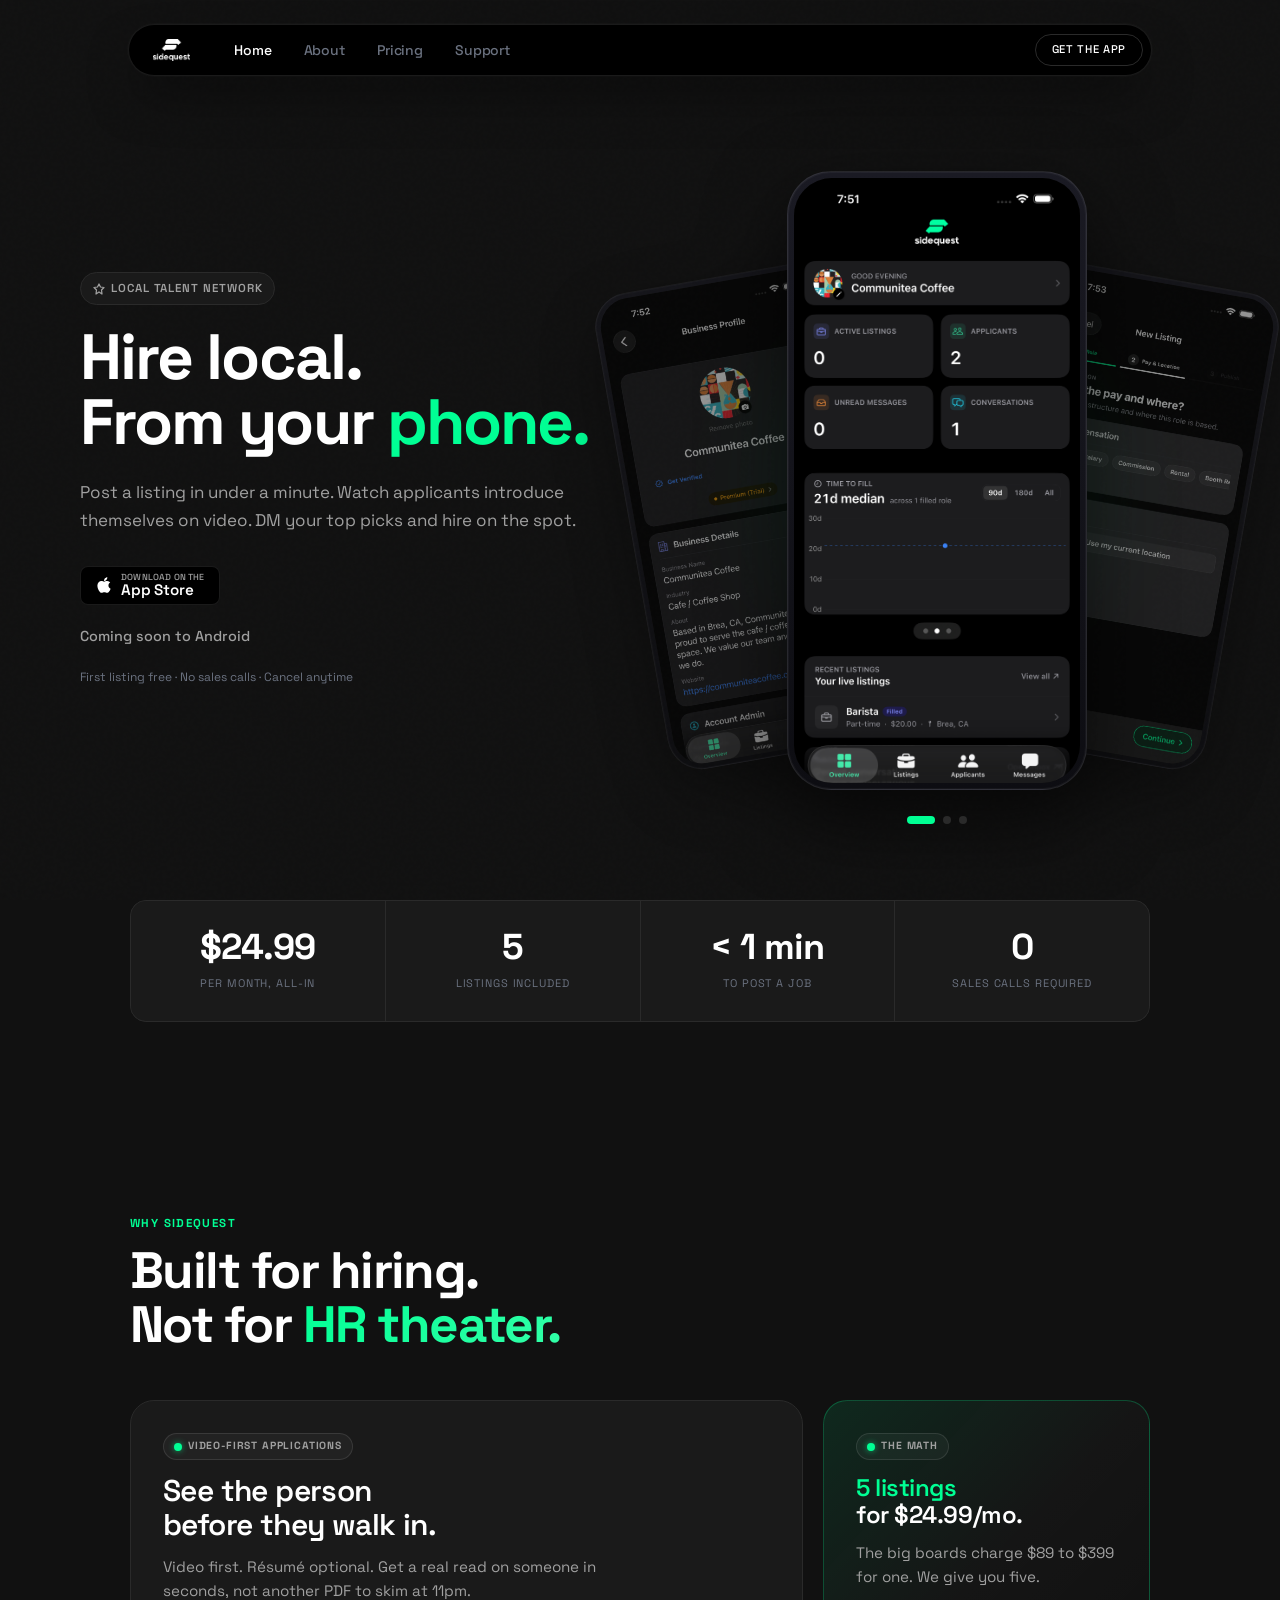
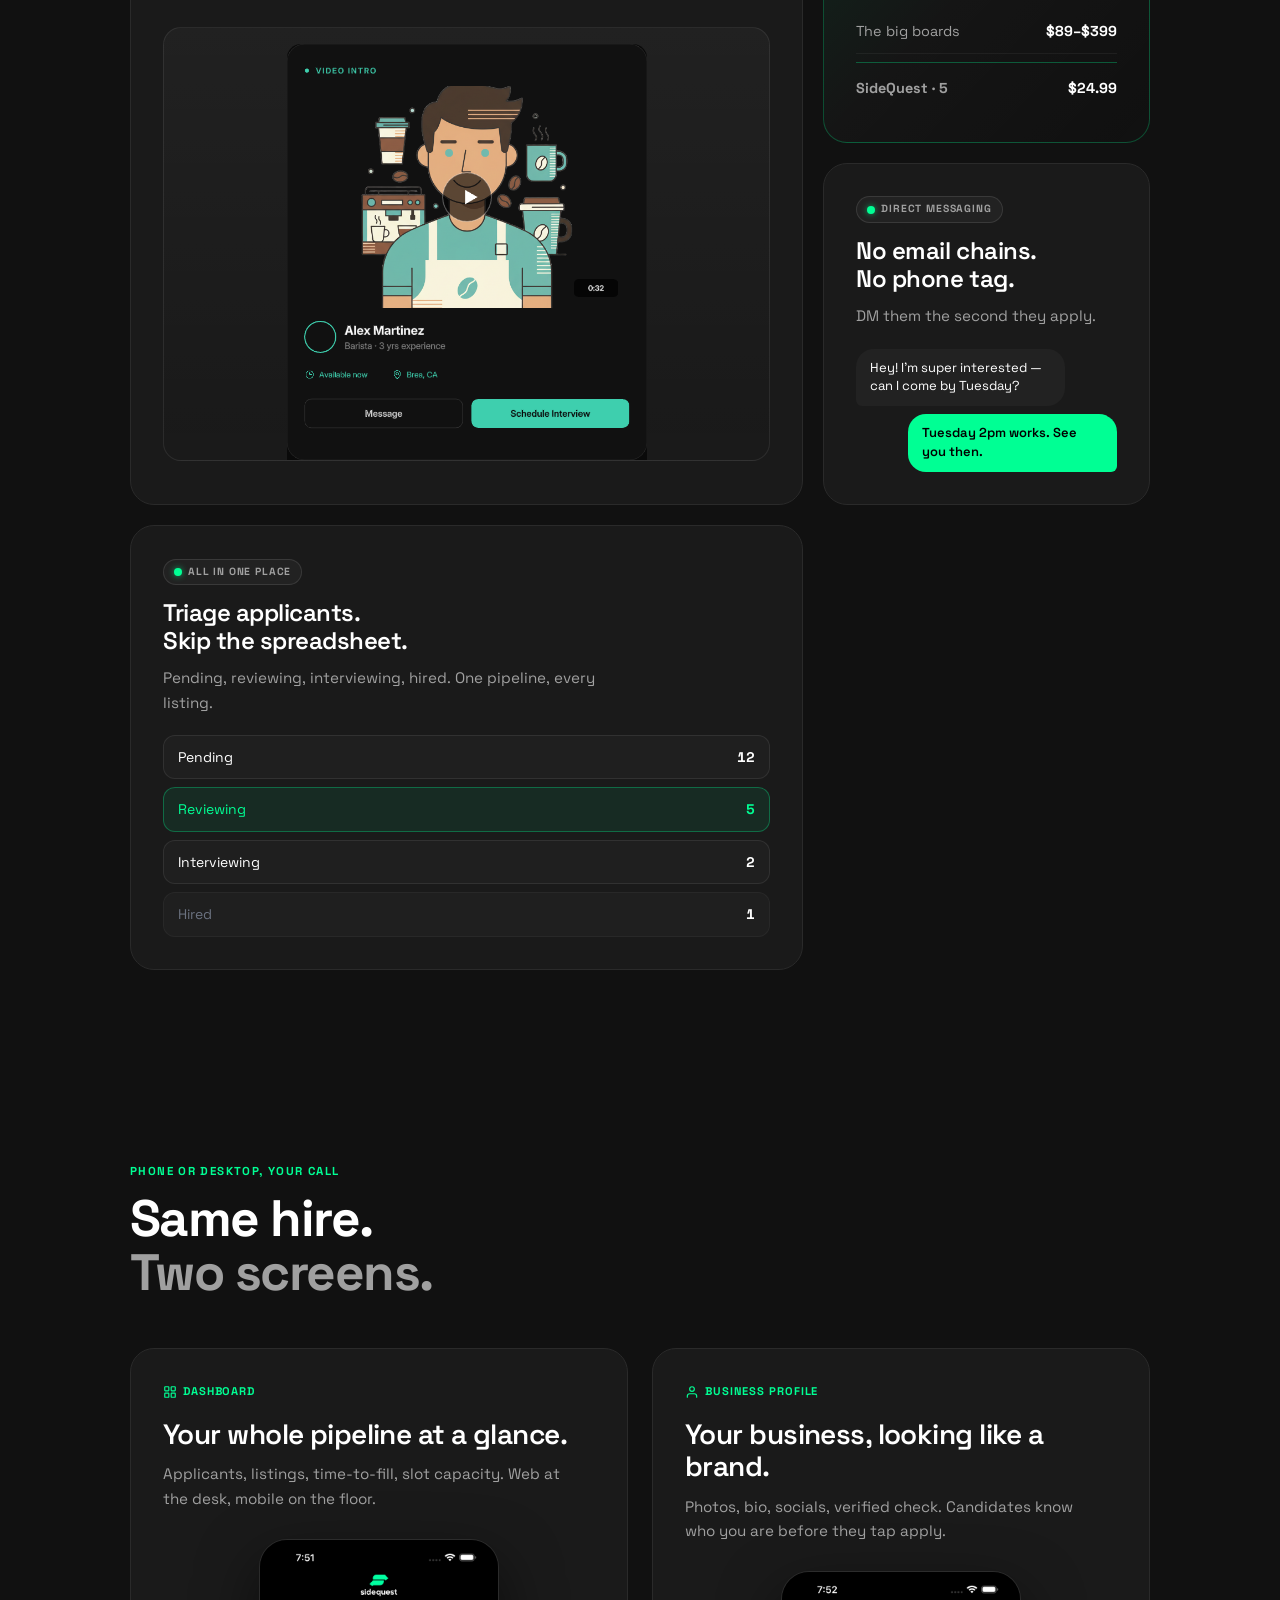
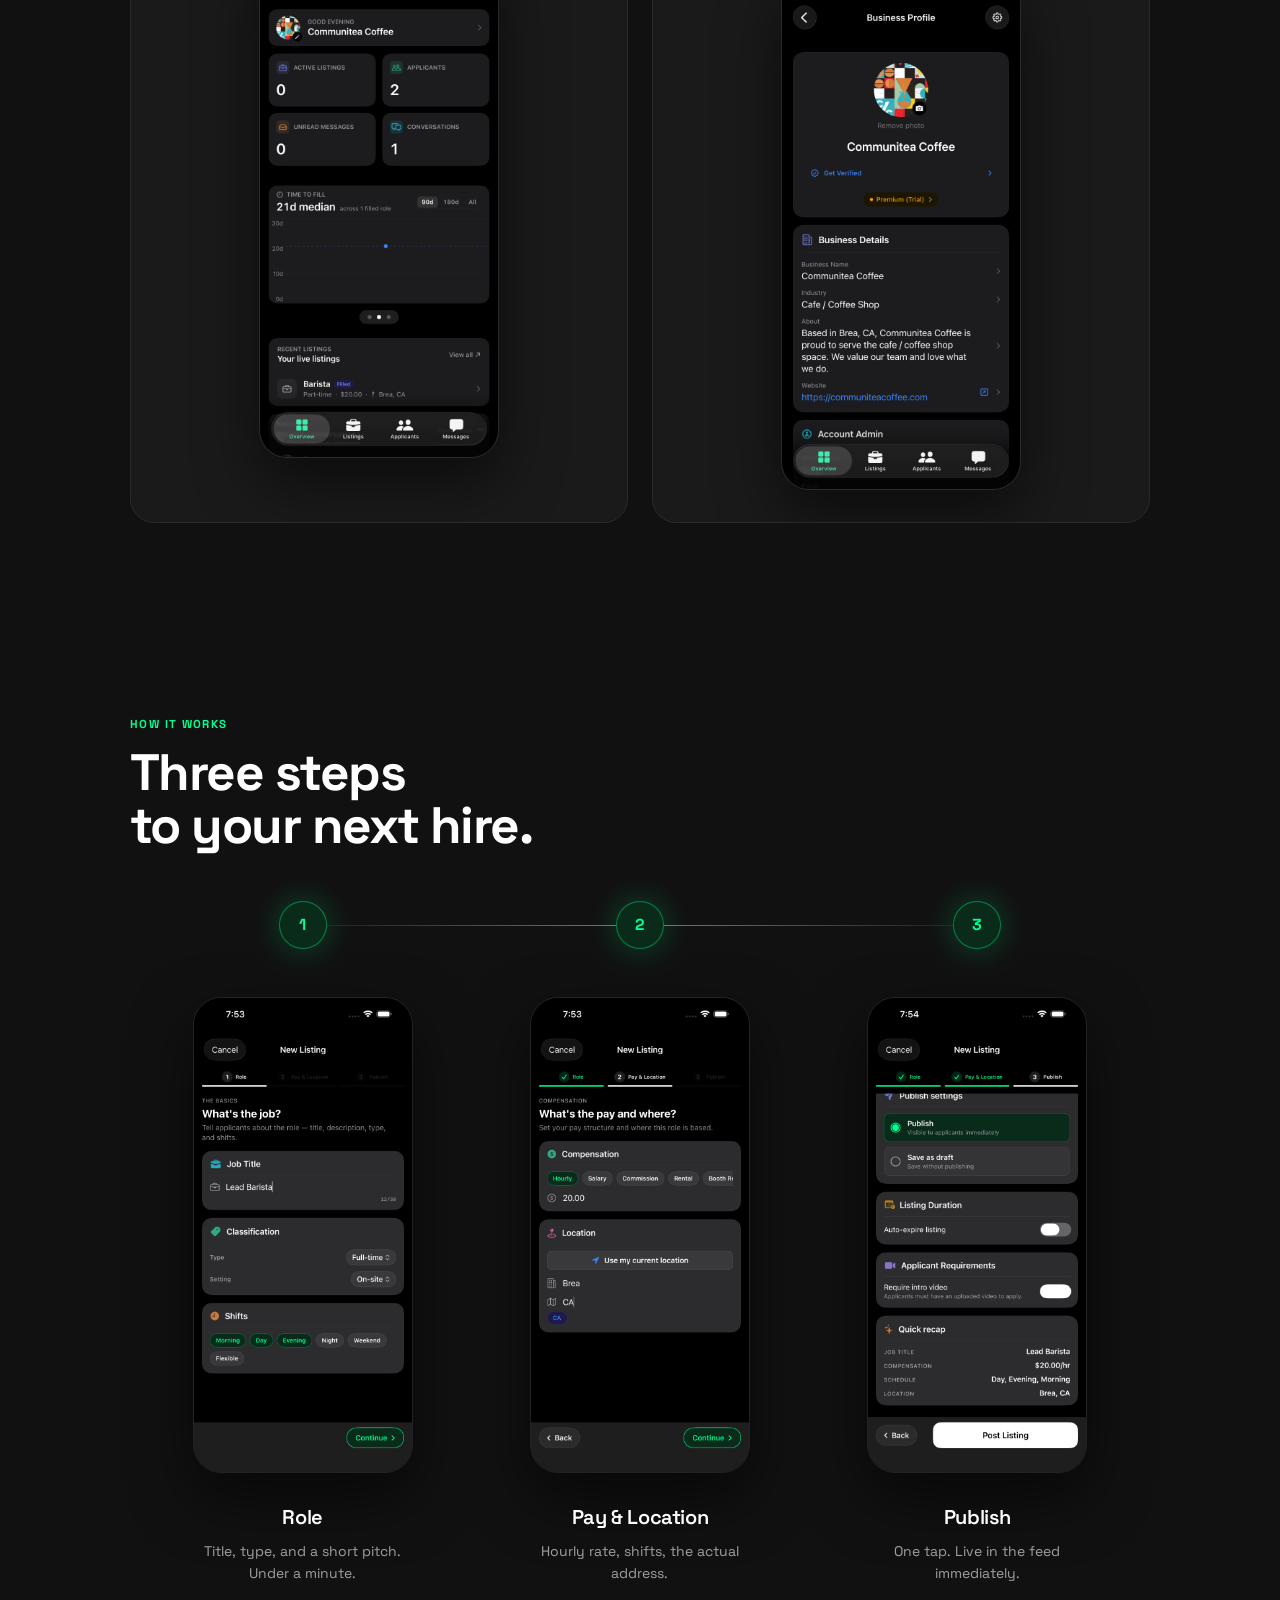
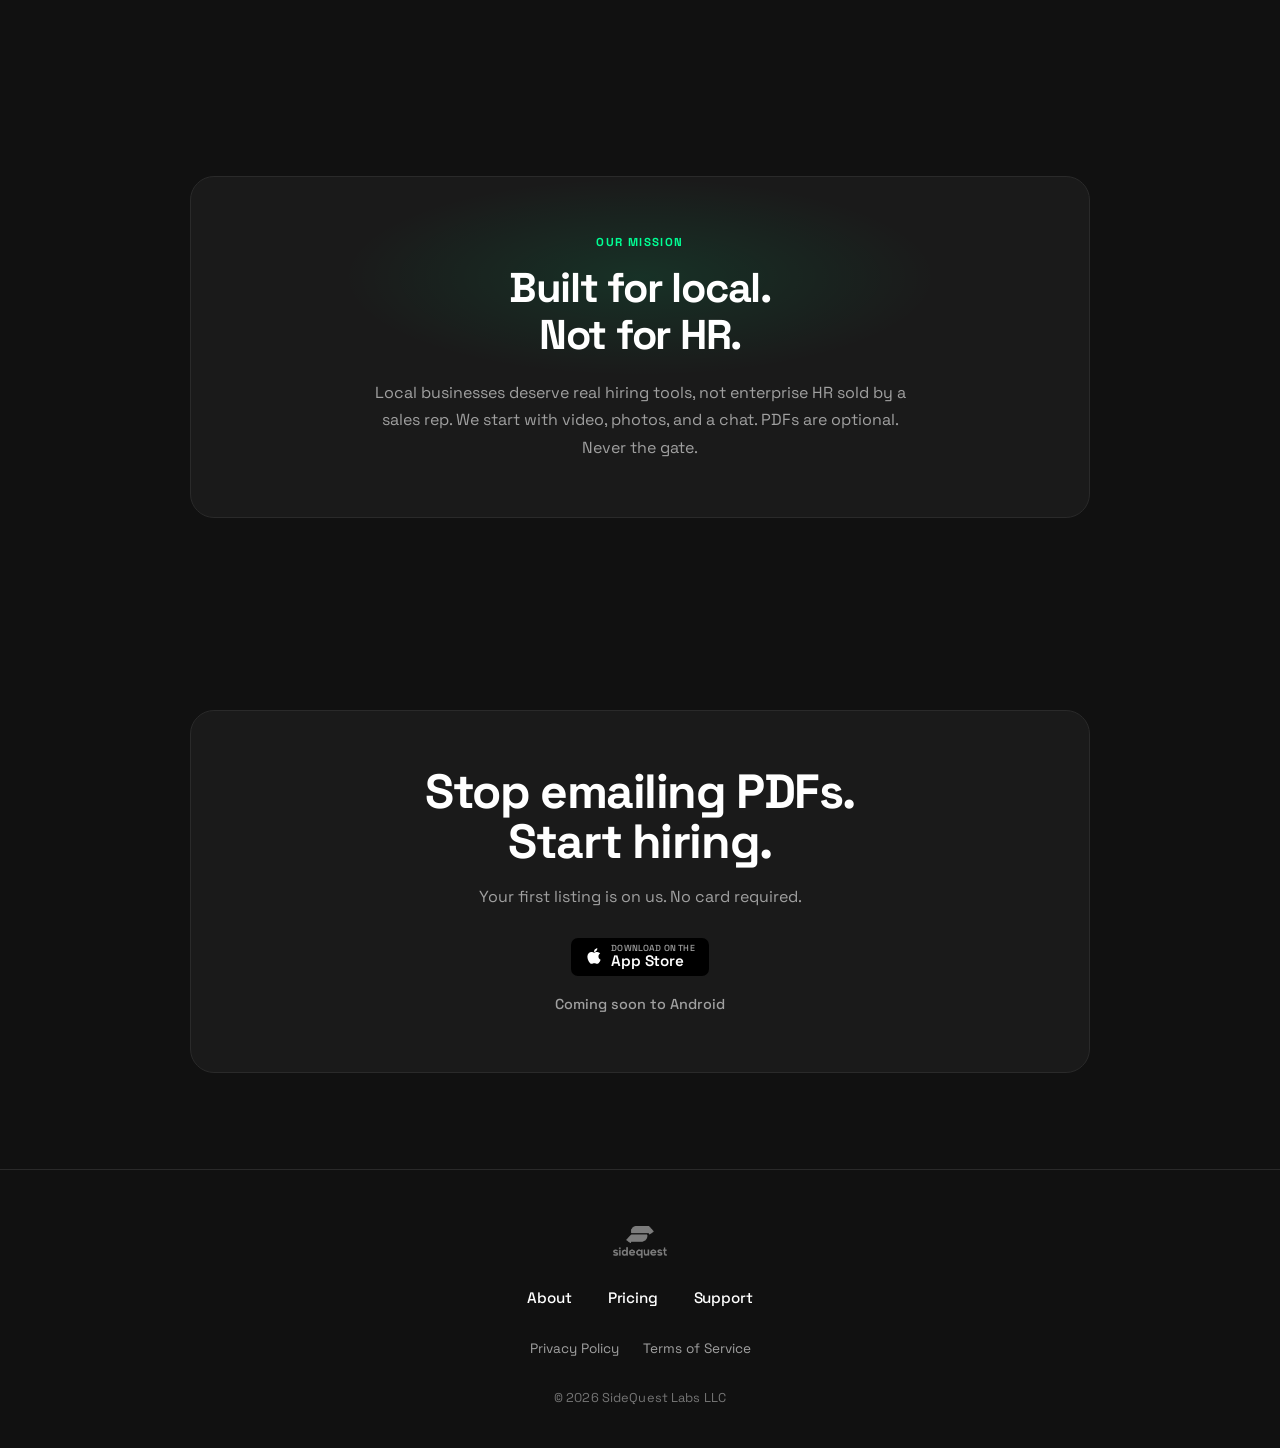
==== commit 903261cd: "refine landing page" ====
--- a/index.html
+++ b/index.html
@@ -33,10 +33,10 @@
         <svg width="12" height="12" viewBox="0 0 24 24" fill="none" stroke="currentColor" stroke-width="2.5" stroke-linecap="round" stroke-linejoin="round"><polygon points="12 2 15 8 22 9 17 14 18 22 12 18 6 22 7 14 2 9 9 8 12 2"></polygon></svg>
         Local Talent Network
       </span>
-      <h1>Hire locally.<br>Skip the <span class="accent">r&eacute;sum&eacute;s.</span></h1>
+      <h1>Hire local.<br>From your <span class="accent">phone.</span></h1>
       <p class="lp-hero-sub">
-        See a face and a video before they walk in. Post a listing in seconds,
-        message applicants directly, and hire from anywhere on our mobile app.
+        Post a listing in under a minute. Watch applicants introduce
+        themselves on video. DM your top picks and hire on the spot.
       </p>
       <div class="lp-hero-actions">
         <a href="https://apps.apple.com/us/app/sidequest-find-local-jobs/id6760982014" target="_blank" rel="noopener" class="app-store-btn pulse-btn">
@@ -115,16 +115,16 @@
   <!-- BENTO FEATURES -->
   <section class="lp-section">
     <span class="lp-eyebrow reveal">Why SideQuest</span>
-    <h2 class="lp-section-title reveal">A hiring stack<br>actually built for <span class="accent">local.</span></h2>
+    <h2 class="lp-section-title reveal">Built for hiring.<br>Not for <span class="accent">HR theater.</span></h2>
 
     <div class="lp-bento">
       <!-- Card A — Video-first (wide) -->
       <article class="lp-bento-card lp-bento-card--wide reveal">
         <span class="lp-card-eyebrow"><span class="icon-dot"></span>Video-first applications</span>
         <h3>See the person<br>before they walk in.</h3>
-        <p>Every applicant leads with a short intro video, photos, and work history. R&eacute;sum&eacute;s and certs are there if the role needs them &mdash; never the gatekeeper.</p>
+        <p>Video first. R&eacute;sum&eacute; optional. Get a real read on someone in seconds, not another PDF to skim at 11pm.</p>
         <div class="lp-bento-art">
-          <img src="screenshots/track_applicants_v2.png" alt="Applicants list">
+          <img src="screenshots/vide_intro_card.png" alt="Applicant intro video card">
         </div>
       </article>
 
@@ -132,7 +132,7 @@
       <article class="lp-bento-card lp-bento-card--accent reveal">
         <span class="lp-card-eyebrow"><span class="icon-dot"></span>The math</span>
         <h3><span class="accent">5 listings</span><br>for $24.99/mo.</h3>
-        <p>The big job boards charge $89&ndash;$399/mo for one listing.</p>
+        <p>The big boards charge $89 to $399 for one. We give you five.</p>
         <div class="lp-pricing-rows">
           <div class="row"><span>The big boards</span><span>$89&ndash;$399</span></div>
           <div class="row row--us"><span>SideQuest &middot; 5</span><span>$24.99</span></div>
@@ -143,7 +143,7 @@
       <article class="lp-bento-card reveal">
         <span class="lp-card-eyebrow"><span class="icon-dot"></span>Direct messaging</span>
         <h3>No email chains.<br>No phone tag.</h3>
-        <p>Chat in-app the moment someone applies.</p>
+        <p>DM them the second they apply.</p>
         <div class="lp-msg-preview">
           <div class="lp-msg-bubble lp-msg-bubble--in">Hey! I&rsquo;m super interested &mdash; can I come by Tuesday?</div>
           <div class="lp-msg-bubble lp-msg-bubble--out">Tuesday 2pm works. See you then.</div>
@@ -153,8 +153,8 @@
       <!-- Card D — All in one (row) -->
       <article class="lp-bento-card lp-bento-card--row reveal">
         <span class="lp-card-eyebrow"><span class="icon-dot"></span>All in one place</span>
-        <h3>Triage applicants<br>without the spreadsheet.</h3>
-        <p>Status tracking &mdash; pending, reviewing, interviewing, hired &mdash; across every listing.</p>
+        <h3>Triage applicants.<br>Skip the spreadsheet.</h3>
+        <p>Pending, reviewing, interviewing, hired. One pipeline, every listing.</p>
         <div class="lp-status-list" style="margin-top:20px;">
           <div class="lp-status-row"><span>Pending</span><strong>12</strong></div>
           <div class="lp-status-row lp-status-row--highlight"><span>Reviewing</span><strong>5</strong></div>
@@ -167,8 +167,8 @@
 
   <!-- SHOWCASE: Dashboard + Profile -->
   <section class="lp-section">
-    <span class="lp-eyebrow reveal">Built for the way you work</span>
-    <h2 class="lp-section-title reveal">Two screens.<br><span style="color: var(--text-muted)">One source of truth.</span></h2>
+    <span class="lp-eyebrow reveal">Phone or desktop, your call</span>
+    <h2 class="lp-section-title reveal">Same hire.<br><span style="color: var(--text-muted)">Two screens.</span></h2>
 
     <div class="lp-showcase">
       <article class="lp-showcase-card reveal">
@@ -176,8 +176,8 @@
           <svg width="14" height="14" viewBox="0 0 24 24" fill="none" stroke="currentColor" stroke-width="2" stroke-linecap="round" stroke-linejoin="round"><rect x="3" y="3" width="7" height="7" rx="1"></rect><rect x="14" y="3" width="7" height="7" rx="1"></rect><rect x="3" y="14" width="7" height="7" rx="1"></rect><rect x="14" y="14" width="7" height="7" rx="1"></rect></svg>
           Dashboard
         </span>
-        <h3>Your hiring command center.</h3>
-        <p>Applicants, listings, time-to-fill, and slot capacity in one glance. Web for deep work, mobile for the moment &mdash; perfectly in sync.</p>
+        <h3>Your whole pipeline at a glance.</h3>
+        <p>Applicants, listings, time-to-fill, slot capacity. Web at the desk, mobile on the floor.</p>
         <div class="lp-showcase-shot">
           <img src="screenshots/Dashboard_view.png" alt="Business dashboard screenshot">
         </div>
@@ -188,8 +188,8 @@
           <svg width="14" height="14" viewBox="0 0 24 24" fill="none" stroke="currentColor" stroke-width="2" stroke-linecap="round" stroke-linejoin="round"><path d="M20 21v-2a4 4 0 0 0-4-4H8a4 4 0 0 0-4 4v2"></path><circle cx="12" cy="7" r="4"></circle></svg>
           Business Profile
         </span>
-        <h3>Your business, front and center.</h3>
-        <p>A polished public page so candidates know exactly who they&rsquo;re applying to &mdash; photos, bio, socials, and verified status all in one place.</p>
+        <h3>Your business, looking like a brand.</h3>
+        <p>Photos, bio, socials, verified check. Candidates know who you are before they tap apply.</p>
         <div class="lp-showcase-shot">
           <img src="screenshots/profile_view.png" alt="Business profile screenshot">
         </div>
@@ -209,19 +209,19 @@
           <div class="lp-step-badge">1</div>
           <img class="lp-step-phone" src="screenshots/new_listing_step1.png" alt="Choose a role">
           <h3>Role</h3>
-          <p>Job title, type, and a short description &mdash; under a minute.</p>
+          <p>Title, type, and a short pitch. Under a minute.</p>
         </div>
         <div class="lp-step">
           <div class="lp-step-badge">2</div>
           <img class="lp-step-phone" src="screenshots/new_listing_step2.png" alt="Set pay and location">
           <h3>Pay &amp; Location</h3>
-          <p>Hourly pay, shifts, and exactly where the work happens.</p>
+          <p>Hourly rate, shifts, the actual address.</p>
         </div>
         <div class="lp-step">
           <div class="lp-step-badge">3</div>
           <img class="lp-step-phone" src="screenshots/new_listing_step3.png" alt="Publish the listing">
           <h3>Publish</h3>
-          <p>Review and post &mdash; live in the applicant feed instantly.</p>
+          <p>One tap. Live in the feed immediately.</p>
         </div>
       </div>
     </div>
@@ -232,15 +232,15 @@
     <div class="lp-mission reveal">
       <span class="lp-eyebrow">Our mission</span>
       <h2>Built for local.<br>Not for HR.</h2>
-      <p>Local businesses need better hiring tools than what enterprise HR sells. SideQuest leads with video, photos, and direct chat. R&eacute;sum&eacute;s and certs are there if they help &mdash; never the only thing standing between you and a hire.</p>
+      <p>Local businesses deserve real hiring tools, not enterprise HR sold by a sales rep. We start with video, photos, and a chat. PDFs are optional. Never the gate.</p>
     </div>
   </section>
 
   <!-- FINAL CTA — App Store only, no signup -->
   <section class="lp-section">
     <div class="lp-final-cta reveal">
-      <h2>Ready to hire<br>without the bloat?</h2>
-      <p>Free for your first listing. No credit card to start.</p>
+      <h2>Stop emailing PDFs.<br>Start hiring.</h2>
+      <p>Your first listing is on us. No card required.</p>
       <div class="store-pills">
         <a href="https://apps.apple.com/us/app/sidequest-find-local-jobs/id6760982014" target="_blank" rel="noopener" class="app-store-btn pulse-btn">
           <svg class="apple-icon" viewBox="0 0 384 512" fill="currentColor" xmlns="http://www.w3.org/2000/svg">
